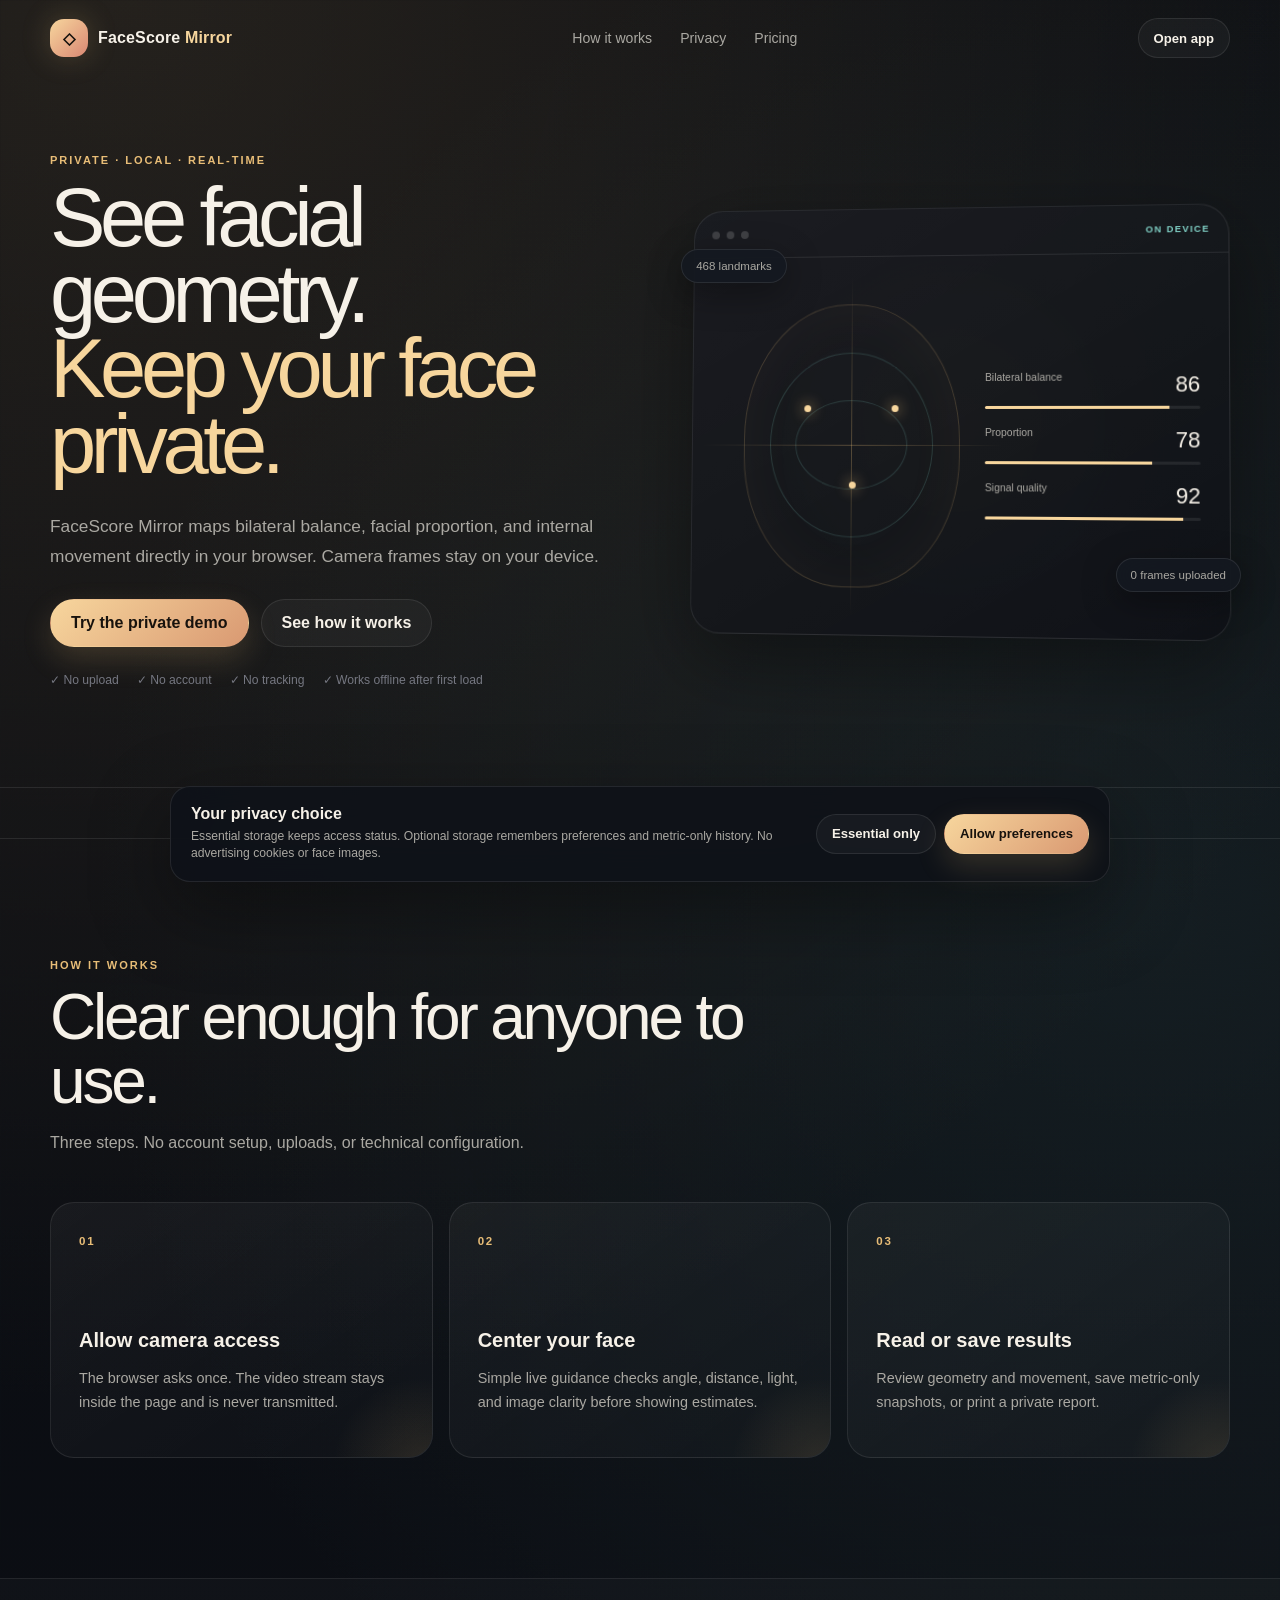
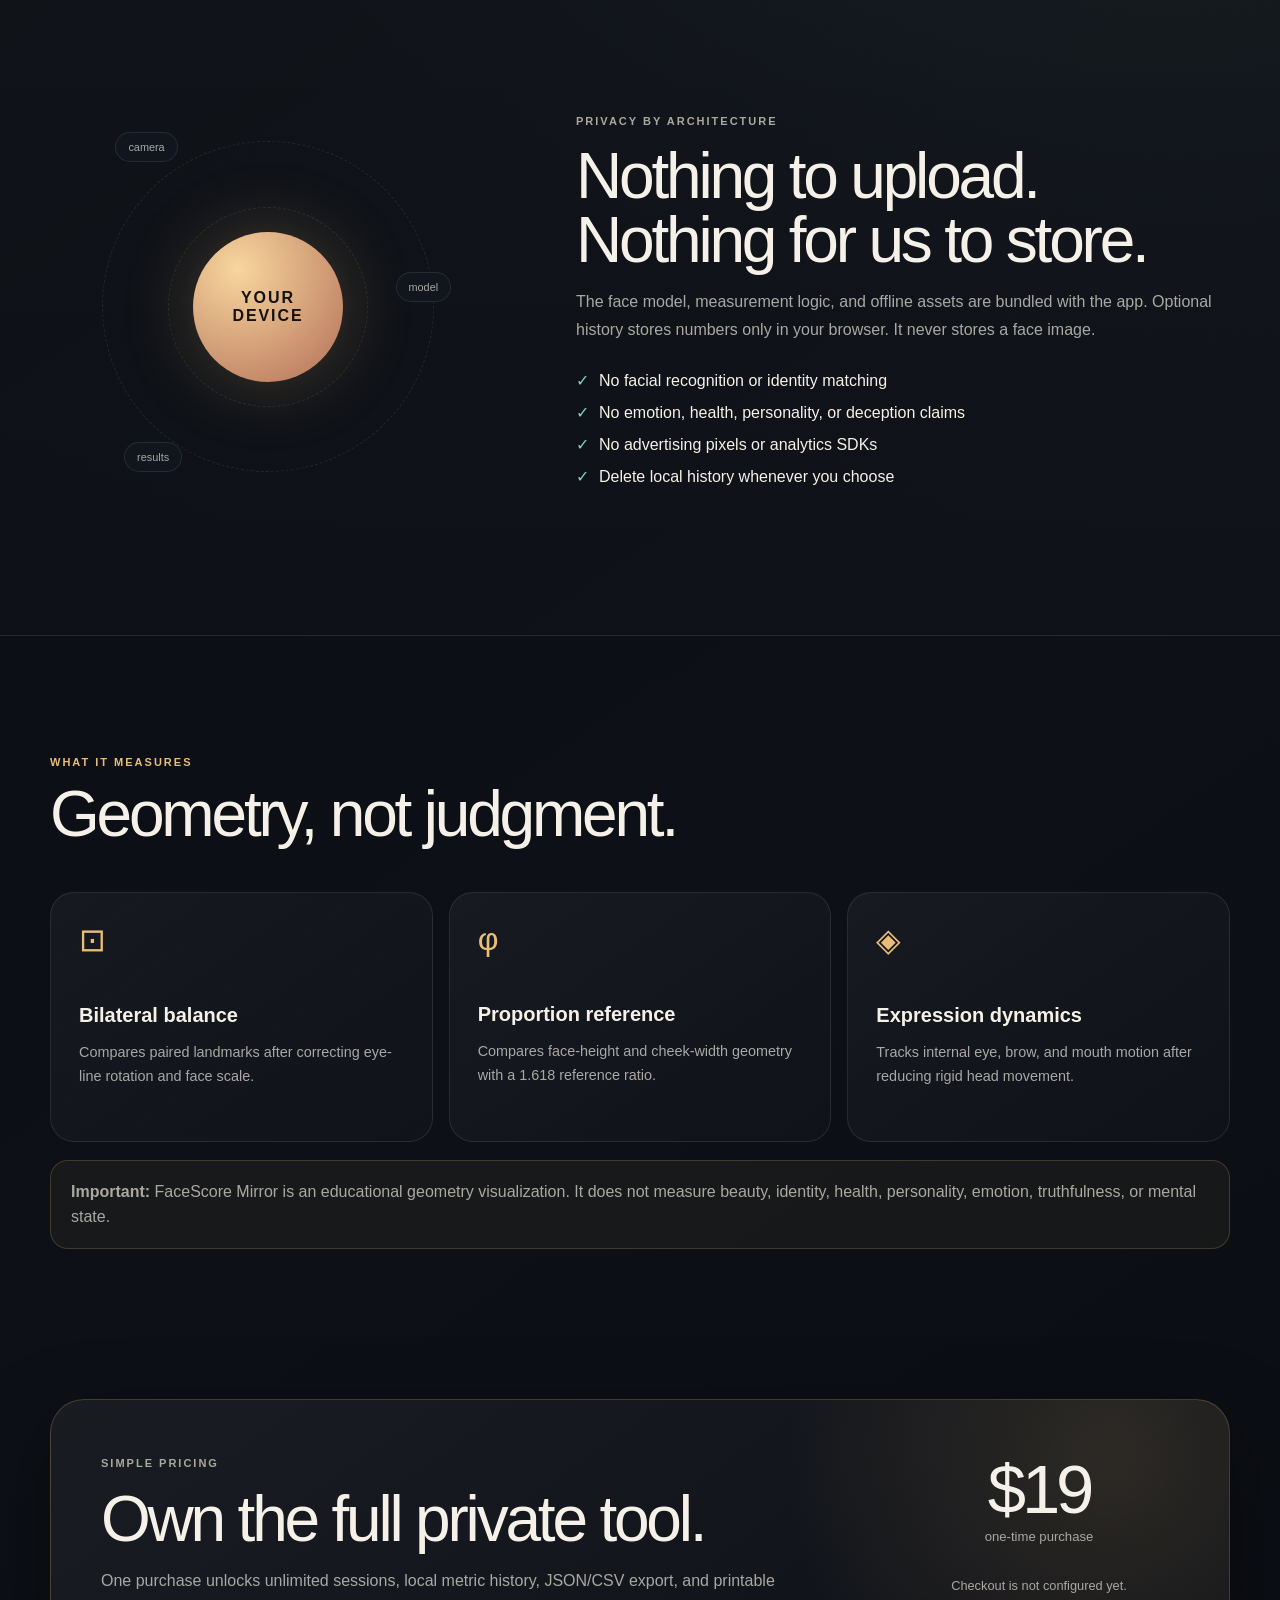
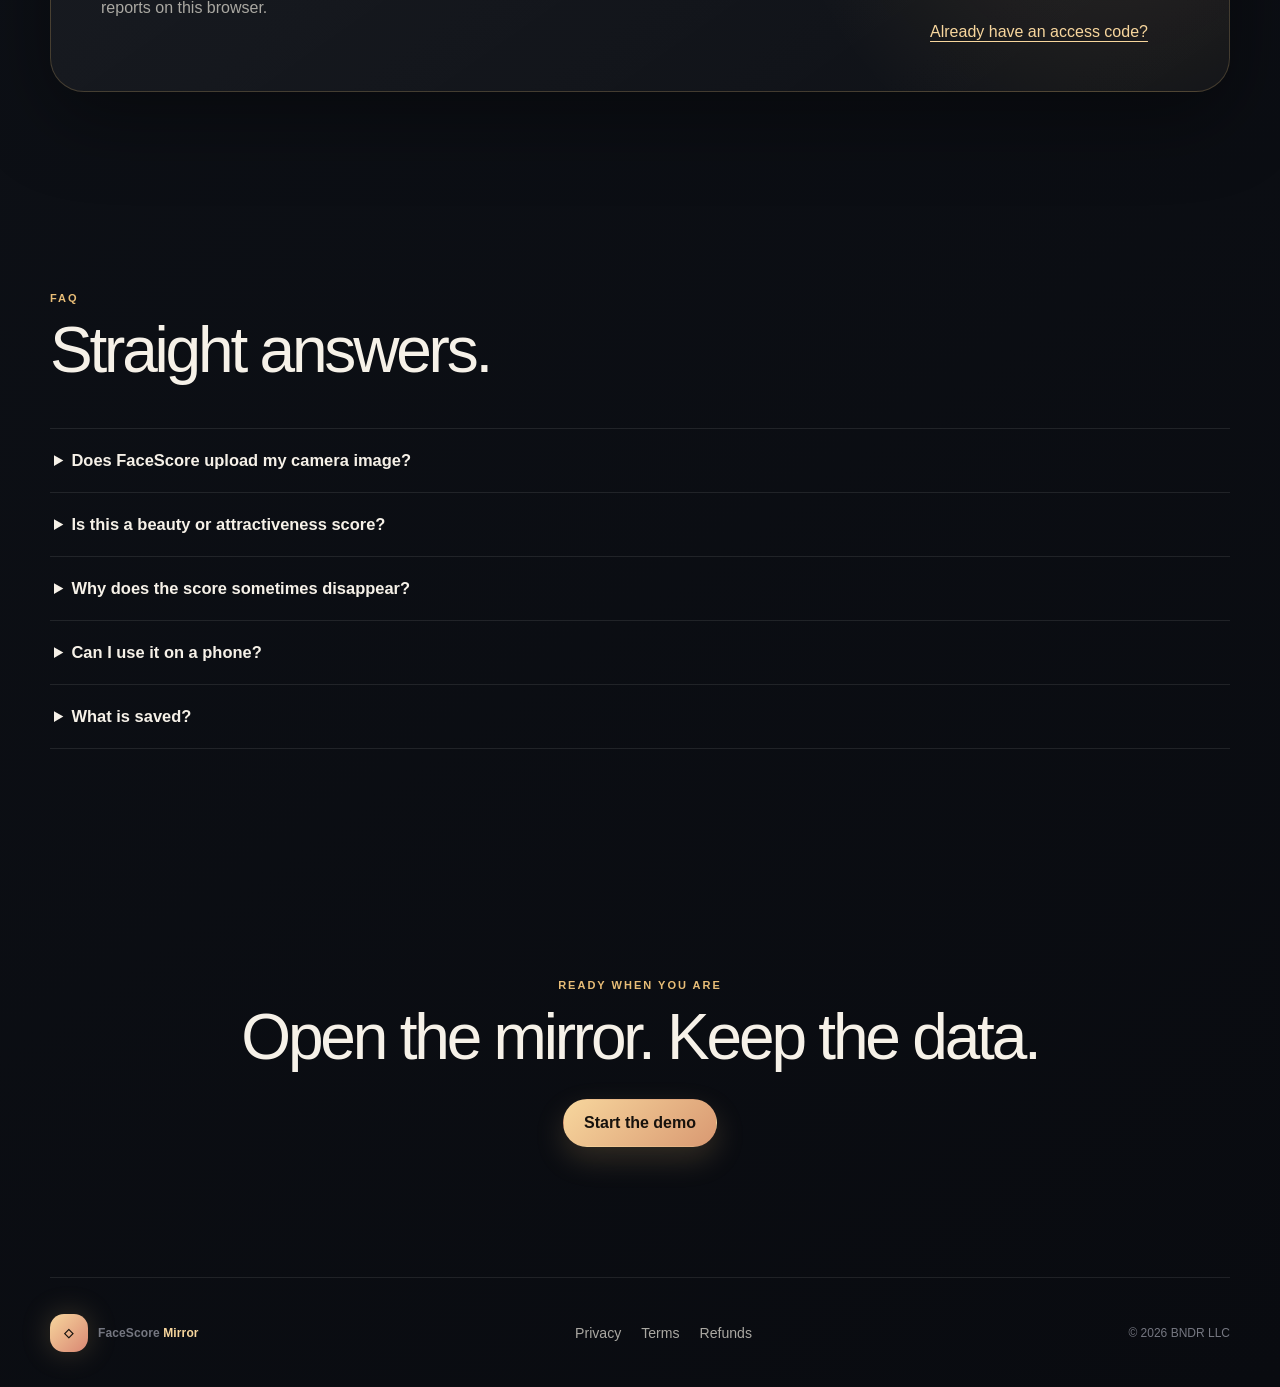
==== index.html @ 3c95c1e1 "Add files via upload" ====
<!doctype html>
<html lang="en">
<head>
  <meta charset="utf-8">
  <meta name="viewport" content="width=device-width, initial-scale=1, viewport-fit=cover">
  <meta name="theme-color" content="#0b0d12">
  <meta name="description" content="Private on-device facial geometry analysis. No uploads, accounts, trackers, or cloud processing.">
  <meta http-equiv="Content-Security-Policy" content="default-src 'self'; script-src 'self'; style-src 'self' 'unsafe-inline'; img-src 'self' data: blob:; media-src 'self' blob:; connect-src 'self'; worker-src 'self'; manifest-src 'self'; base-uri 'self'; frame-ancestors 'none'; object-src 'none'">
  <title>FaceScore Mirror — Private facial geometry, on your device</title>
  <link rel="manifest" href="manifest.webmanifest">
  <link rel="icon" href="icons/icon.svg" type="image/svg+xml">
  <link rel="stylesheet" href="styles.css">
  <script src="config.js" defer></script>
  <script src="shared.js" defer></script>
  <script src="landing.js" defer></script>
</head>
<body class="site-page">
  <a class="skip-link" href="#main">Skip to content</a>
  <header class="site-header">
    <a class="site-brand" href="index.html" aria-label="FaceScore home">
      <span class="logo-orb" aria-hidden="true">◇</span>
      <span>FaceScore <b>Mirror</b></span>
    </a>
    <nav class="site-nav" aria-label="Primary navigation">
      <a href="#how">How it works</a><a href="#privacy">Privacy</a><a href="#pricing">Pricing</a>
    </nav>
    <a class="button button-small button-ghost" href="app.html">Open app</a>
  </header>

  <main id="main">
    <section class="hero section-shell">
      <div class="hero-copy reveal">
        <p class="eyebrow">PRIVATE · LOCAL · REAL-TIME</p>
        <h1>See facial geometry.<br><span>Keep your face private.</span></h1>
        <p class="hero-lede">FaceScore Mirror maps bilateral balance, facial proportion, and internal movement directly in your browser. Camera frames stay on your device.</p>
        <div class="hero-actions">
          <a class="button button-primary" href="app.html">Try the private demo</a>
          <a class="button button-ghost" href="#how">See how it works</a>
        </div>
        <div class="trust-row" aria-label="Privacy promises">
          <span>✓ No upload</span><span>✓ No account</span><span>✓ No tracking</span><span>✓ Works offline after first load</span>
        </div>
      </div>
      <div class="hero-visual reveal" aria-label="Product preview illustration">
        <div class="visual-glow"></div>
        <div class="visual-window">
          <div class="visual-topbar"><span></span><span></span><span></span><b>ON DEVICE</b></div>
          <div class="visual-stage">
            <div class="face-radar"><div class="radar-ring r1"></div><div class="radar-ring r2"></div><div class="radar-axis x"></div><div class="radar-axis y"></div><div class="radar-dot d1"></div><div class="radar-dot d2"></div><div class="radar-dot d3"></div></div>
            <div class="visual-metrics">
              <div><span>Bilateral balance</span><strong>86</strong><i style="--p:86%"></i></div>
              <div><span>Proportion</span><strong>78</strong><i style="--p:78%"></i></div>
              <div><span>Signal quality</span><strong>92</strong><i style="--p:92%"></i></div>
            </div>
          </div>
        </div>
        <div class="floating-badge badge-one">468 landmarks</div>
        <div class="floating-badge badge-two">0 frames uploaded</div>
      </div>
    </section>

    <section class="proof-strip" aria-label="Product principles"><span>Local-first</span><span>Explainable measurements</span><span>Mobile camera ready</span><span>No subscription required</span></section>

    <section id="how" class="content-section section-shell">
      <div class="section-heading reveal"><p class="eyebrow">HOW IT WORKS</p><h2>Clear enough for anyone to use.</h2><p>Three steps. No account setup, uploads, or technical configuration.</p></div>
      <div class="steps-grid">
        <article class="feature-card reveal"><b>01</b><h3>Allow camera access</h3><p>The browser asks once. The video stream stays inside the page and is never transmitted.</p></article>
        <article class="feature-card reveal"><b>02</b><h3>Center your face</h3><p>Simple live guidance checks angle, distance, light, and image clarity before showing estimates.</p></article>
        <article class="feature-card reveal"><b>03</b><h3>Read or save results</h3><p>Review geometry and movement, save metric-only snapshots, or print a private report.</p></article>
      </div>
    </section>

    <section id="privacy" class="privacy-section">
      <div class="section-shell privacy-grid">
        <div class="privacy-orbit reveal"><div class="privacy-core">YOUR<br>DEVICE</div><span class="orbit o1">camera</span><span class="orbit o2">model</span><span class="orbit o3">results</span></div>
        <div class="reveal"><p class="eyebrow">PRIVACY BY ARCHITECTURE</p><h2>Nothing to upload.<br>Nothing for us to store.</h2><p>The face model, measurement logic, and offline assets are bundled with the app. Optional history stores numbers only in your browser. It never stores a face image.</p><ul class="check-list"><li>No facial recognition or identity matching</li><li>No emotion, health, personality, or deception claims</li><li>No advertising pixels or analytics SDKs</li><li>Delete local history whenever you choose</li></ul></div>
      </div>
    </section>

    <section class="content-section section-shell">
      <div class="section-heading reveal"><p class="eyebrow">WHAT IT MEASURES</p><h2>Geometry, not judgment.</h2></div>
      <div class="metric-explain-grid">
        <article class="glass-card reveal"><span>⊡</span><h3>Bilateral balance</h3><p>Compares paired landmarks after correcting eye-line rotation and face scale.</p></article>
        <article class="glass-card reveal"><span>φ</span><h3>Proportion reference</h3><p>Compares face-height and cheek-width geometry with a 1.618 reference ratio.</p></article>
        <article class="glass-card reveal"><span>◈</span><h3>Expression dynamics</h3><p>Tracks internal eye, brow, and mouth motion after reducing rigid head movement.</p></article>
      </div>
      <p class="disclaimer-card reveal"><strong>Important:</strong> FaceScore Mirror is an educational geometry visualization. It does not measure beauty, identity, health, personality, emotion, truthfulness, or mental state.</p>
    </section>

    <section id="pricing" class="pricing-section section-shell">
      <div class="pricing-card reveal">
        <div><p class="eyebrow">SIMPLE PRICING</p><h2>Own the full private tool.</h2><p>One purchase unlocks unlimited sessions, local metric history, JSON/CSV export, and printable reports on this browser.</p></div>
        <div class="price-column"><div class="price" data-price>$19</div><div class="price-note" data-price-note>one-time purchase</div><div class="payment-buttons" data-payment-buttons></div><p class="payment-empty" data-payment-empty hidden>Checkout is not configured yet.</p><a class="text-link" href="app.html#activate">Already have an access code?</a></div>
      </div>
    </section>

    <section class="faq-section section-shell">
      <div class="section-heading reveal"><p class="eyebrow">FAQ</p><h2>Straight answers.</h2></div>
      <div class="faq-list">
        <details><summary>Does FaceScore upload my camera image?</summary><p>No. The model runs locally in the browser. The app does not include an upload endpoint.</p></details>
        <details><summary>Is this a beauty or attractiveness score?</summary><p>No. The composite is a weighted geometry reference. It is not an objective judgment of appearance or worth.</p></details>
        <details><summary>Why does the score sometimes disappear?</summary><p>The app withholds measurements when face angle, size, lighting, or image clarity is not sufficient.</p></details>
        <details><summary>Can I use it on a phone?</summary><p>Yes. It is mobile-first and works in modern browsers over HTTPS. Camera permissions are controlled by your device.</p></details>
        <details><summary>What is saved?</summary><p>Essential access status and, with permission, preferences and metric-only history. No camera frame is saved.</p></details>
      </div>
    </section>

    <section class="final-cta section-shell reveal"><p class="eyebrow">READY WHEN YOU ARE</p><h2>Open the mirror. Keep the data.</h2><a class="button button-primary" href="app.html">Start the demo</a></section>
  </main>

  <footer class="site-footer section-shell"><div class="site-brand"><span class="logo-orb">◇</span><span>FaceScore <b>Mirror</b></span></div><nav><a href="privacy.html">Privacy</a><a href="terms.html">Terms</a><a href="refund.html">Refunds</a><a data-support-link hidden>Support</a></nav><span>© <span data-year></span> BNDR LLC</span></footer>

  <aside class="consent-banner" data-consent-banner hidden aria-label="Storage choices"><div><strong>Your privacy choice</strong><p>Essential storage keeps access status. Optional storage remembers preferences and metric-only history. No advertising cookies or face images.</p></div><div class="consent-actions"><button class="button button-ghost button-small" data-consent-essential>Essential only</button><button class="button button-primary button-small" data-consent-preferences>Allow preferences</button></div></aside>
</body>
</html>
---- styles.css ----
:root {
  --bg: #0b0d12;
  --bg2: #11151d;
  --panel: rgba(18, 22, 30, 0.82);
  --panel2: #171c25;
  --text: #f6f1e8;
  --muted: #aaa8a2;
  --dim: #757781;
  --line: rgba(255, 255, 255, 0.09);
  --gold: #e8bd77;
  --gold2: #f7d69d;
  --rose: #d98773;
  --cyan: #7fd0c5;
  --good: #86c49a;
  --warn: #e0b878;
  --bad: #e08a7c;
  --radius: 24px;
  --shadow: 0 26px 80px rgba(0, 0, 0, 0.38);
  --ease: cubic-bezier(0.2, 0.75, 0.25, 1);
  font-family:
    Inter,
    ui-sans-serif,
    -apple-system,
    BlinkMacSystemFont,
    "Segoe UI",
    sans-serif;
  color-scheme: dark;
}
* {
  box-sizing: border-box;
}
html {
  scroll-behavior: smooth;
  background: var(--bg);
}
body {
  margin: 0;
  min-height: 100vh;
  overflow-x: clip;
  color: var(--text);
  background:
    radial-gradient(
      circle at 10% 0,
      rgba(232, 189, 119, 0.12),
      transparent 30%
    ),
    radial-gradient(
      circle at 90% 20%,
      rgba(127, 208, 197, 0.08),
      transparent 28%
    ),
    linear-gradient(145deg, #090b10, #0d1016 55%, #090b10);
  -webkit-font-smoothing: antialiased;
}
body.reduce-motion *,
body.reduce-motion *::before,
body.reduce-motion *::after {
  animation: none !important;
  transition: none !important;
  scroll-behavior: auto !important;
}
a {
  color: inherit;
}
button,
input {
  font: inherit;
}
.skip-link {
  position: fixed;
  left: 12px;
  top: -60px;
  z-index: 9999;
  background: #fff;
  color: #111;
  padding: 10px 14px;
  border-radius: 8px;
}
.skip-link:focus-visible {
  top: 12px;
}
.section-shell,
.site-header,
.app-topbar,
.app-shell {
  width: min(1180px, calc(100% - 32px));
  margin-inline: auto;
}
.site-header,
.app-topbar {
  height: 76px;
  display: flex;
  align-items: center;
  justify-content: space-between;
  gap: 22px;
  position: relative;
  z-index: 50;
}
.site-brand {
  display: inline-flex;
  align-items: center;
  gap: 10px;
  text-decoration: none;
  font-weight: 600;
  letter-spacing: 0.01em;
}
.site-brand b {
  color: var(--gold2);
}
.logo-orb {
  width: 38px;
  height: 38px;
  display: grid;
  place-items: center;
  border-radius: 14px;
  color: #14110d;
  background: linear-gradient(135deg, var(--gold2), var(--rose));
  box-shadow: 0 0 30px rgba(232, 189, 119, 0.22);
  font-weight: 900;
}
.site-nav {
  display: flex;
  gap: 28px;
}
.site-nav a,
.site-footer a {
  text-decoration: none;
  color: var(--muted);
  font-size: 0.88rem;
}
.site-nav a:hover,
.site-footer a:hover {
  color: var(--text);
}
.button {
  min-height: 48px;
  padding: 12px 20px;
  border-radius: 999px;
  border: 1px solid transparent;
  display: inline-flex;
  align-items: center;
  justify-content: center;
  gap: 8px;
  text-decoration: none;
  cursor: pointer;
  font-weight: 750;
  transition:
    transform 0.24s var(--ease),
    box-shadow 0.24s,
    background 0.2s,
    border-color 0.2s;
}
.button:hover {
  transform: translateY(-2px);
}
.button:active {
  transform: translateY(0) scale(0.98);
}
.button-primary {
  background: linear-gradient(135deg, var(--gold2), #d99972);
  color: #17120d;
  box-shadow: 0 12px 30px rgba(232, 189, 119, 0.18);
}
.button-primary:hover {
  box-shadow: 0 17px 40px rgba(232, 189, 119, 0.3);
}
.button-secondary {
  background: #fff;
  color: #111;
}
.button-ghost {
  background: rgba(255, 255, 255, 0.035);
  border-color: var(--line);
  color: var(--text);
}
.button-small {
  min-height: 40px;
  padding: 8px 15px;
  font-size: 0.82rem;
}
.eyebrow {
  margin: 0 0 14px;
  color: var(--gold);
  font-size: 0.69rem;
  font-weight: 800;
  letter-spacing: 0.18em;
}
.hero {
  min-height: 680px;
  display: grid;
  grid-template-columns: 1.02fr 0.98fr;
  gap: 60px;
  align-items: center;
  padding: 78px 0 100px;
}
.hero h1 {
  font-size: clamp(3.1rem, 6.5vw, 6.25rem);
  line-height: 0.91;
  letter-spacing: -0.065em;
  margin: 0;
  font-weight: 350;
  max-width: 760px;
}
.hero h1 span {
  color: var(--gold2);
}
.hero-lede {
  font-size: 1.08rem;
  line-height: 1.75;
  color: var(--muted);
  max-width: 620px;
  margin: 28px 0;
}
.hero-actions {
  display: flex;
  gap: 12px;
  flex-wrap: wrap;
}
.trust-row {
  display: flex;
  gap: 18px;
  flex-wrap: wrap;
  margin-top: 26px;
  color: var(--dim);
  font-size: 0.76rem;
}
.hero-visual {
  position: relative;
  min-height: 520px;
  display: grid;
  place-items: center;
}
.visual-glow {
  position: absolute;
  width: 80%;
  aspect-ratio: 1;
  border-radius: 50%;
  background: radial-gradient(
    circle,
    rgba(232, 189, 119, 0.17),
    transparent 66%
  );
  filter: blur(12px);
}
.visual-window {
  position: relative;
  width: min(100%, 540px);
  height: 430px;
  border: 1px solid var(--line);
  border-radius: 30px;
  background:
    linear-gradient(
      150deg,
      rgba(255, 255, 255, 0.06),
      rgba(255, 255, 255, 0.015)
    ),
    rgba(10, 13, 18, 0.9);
  box-shadow: var(--shadow);
  overflow: hidden;
  transform: perspective(1200px) rotateY(-5deg) rotateX(2deg);
}
.visual-topbar {
  height: 48px;
  display: flex;
  align-items: center;
  gap: 7px;
  padding: 0 18px;
  border-bottom: 1px solid var(--line);
}
.visual-topbar span {
  width: 8px;
  height: 8px;
  border-radius: 50%;
  background: rgba(255, 255, 255, 0.16);
}
.visual-topbar b {
  margin-left: auto;
  font-size: 0.58rem;
  color: var(--cyan);
  letter-spacing: 0.14em;
}
.visual-stage {
  height: calc(100% - 48px);
  display: grid;
  grid-template-columns: 1.12fr 0.88fr;
  align-items: center;
  padding: 28px;
}
.face-radar {
  position: relative;
  width: 220px;
  height: 285px;
  border: 1px solid rgba(232, 189, 119, 0.2);
  border-radius: 48% 48% 46% 46%;
  margin: auto;
  box-shadow: inset 0 0 60px rgba(232, 189, 119, 0.04);
}
.radar-ring {
  position: absolute;
  border: 1px solid rgba(127, 208, 197, 0.19);
  border-radius: 50%;
  inset: 17% 12%;
}
.radar-ring.r2 {
  inset: 34% 24%;
}
.radar-axis {
  position: absolute;
  background: linear-gradient(
    90deg,
    transparent,
    rgba(232, 189, 119, 0.3),
    transparent
  );
}
.radar-axis.x {
  height: 1px;
  left: -20%;
  right: -20%;
  top: 50%;
}
.radar-axis.y {
  width: 1px;
  top: -10%;
  bottom: -10%;
  left: 50%;
  background: linear-gradient(
    transparent,
    rgba(232, 189, 119, 0.3),
    transparent
  );
}
.radar-dot {
  position: absolute;
  width: 7px;
  height: 7px;
  border-radius: 50%;
  background: var(--gold2);
  box-shadow: 0 0 14px var(--gold);
}
.d1 {
  left: 28%;
  top: 36%;
}
.d2 {
  right: 28%;
  top: 36%;
}
.d3 {
  left: 49%;
  top: 63%;
}
.visual-metrics {
  display: grid;
  gap: 18px;
}
.visual-metrics div {
  display: grid;
  grid-template-columns: 1fr auto;
  gap: 8px;
}
.visual-metrics span {
  font-size: 0.65rem;
  color: var(--muted);
}
.visual-metrics strong {
  font-weight: 400;
  font-size: 1.35rem;
}
.visual-metrics i {
  grid-column: 1/-1;
  height: 3px;
  border-radius: 10px;
  background: linear-gradient(
    90deg,
    var(--gold2) var(--p),
    rgba(255, 255, 255, 0.08) var(--p)
  );
}
.floating-badge {
  position: absolute;
  padding: 10px 14px;
  border-radius: 999px;
  background: rgba(20, 25, 33, 0.9);
  border: 1px solid var(--line);
  box-shadow: 0 10px 35px rgba(0, 0, 0, 0.35);
  font-size: 0.72rem;
  color: var(--muted);
  backdrop-filter: blur(16px);
  animation: float 4s ease-in-out infinite;
}
.badge-one {
  left: 0;
  top: 17%;
}
.badge-two {
  right: -2%;
  bottom: 17%;
  animation-delay: -1.3s;
}
@keyframes float {
  50% {
    transform: translateY(-8px);
  }
}
.proof-strip {
  border-block: 1px solid var(--line);
  display: flex;
  justify-content: center;
  gap: 52px;
  flex-wrap: wrap;
  padding: 19px 24px;
  color: var(--dim);
  font-size: 0.72rem;
  letter-spacing: 0.08em;
  text-transform: uppercase;
}
.content-section {
  padding: 120px 0;
}
.section-heading {
  max-width: 720px;
  margin-bottom: 46px;
}
.section-heading h2,
.privacy-section h2,
.pricing-card h2,
.final-cta h2 {
  font-size: clamp(2.3rem, 5vw, 4.6rem);
  line-height: 1;
  letter-spacing: -0.05em;
  margin: 0;
  font-weight: 400;
}
.section-heading > p:last-child,
.privacy-section p,
.pricing-card p {
  color: var(--muted);
  line-height: 1.7;
}
.steps-grid,
.metric-explain-grid {
  display: grid;
  grid-template-columns: repeat(3, 1fr);
  gap: 16px;
}
.feature-card,
.glass-card {
  position: relative;
  padding: 28px;
  border-radius: var(--radius);
  border: 1px solid var(--line);
  background: linear-gradient(
    145deg,
    rgba(255, 255, 255, 0.045),
    rgba(255, 255, 255, 0.015)
  );
  min-height: 250px;
  overflow: hidden;
}
.feature-card::after {
  content: "";
  position: absolute;
  width: 180px;
  height: 180px;
  border-radius: 50%;
  right: -80px;
  bottom: -100px;
  background: radial-gradient(
    circle,
    rgba(232, 189, 119, 0.13),
    transparent 70%
  );
}
.feature-card > b {
  font-size: 0.72rem;
  color: var(--gold);
  letter-spacing: 0.15em;
}
.feature-card h3,
.glass-card h3 {
  font-size: 1.25rem;
  margin: 80px 0 10px;
}
.feature-card p,
.glass-card p {
  color: var(--muted);
  line-height: 1.65;
  font-size: 0.9rem;
}
.privacy-section {
  padding: 110px 0;
  background: linear-gradient(
    180deg,
    rgba(255, 255, 255, 0.018),
    rgba(255, 255, 255, 0.006)
  );
  border-block: 1px solid var(--line);
}
.privacy-grid {
  display: grid;
  grid-template-columns: 0.8fr 1.2fr;
  gap: 90px;
  align-items: center;
}
.privacy-orbit {
  position: relative;
  aspect-ratio: 1;
  display: grid;
  place-items: center;
}
.privacy-core {
  width: 150px;
  aspect-ratio: 1;
  border-radius: 50%;
  display: grid;
  place-items: center;
  text-align: center;
  background: radial-gradient(circle at 30% 25%, var(--gold2), #b36f58);
  color: #16110e;
  font-weight: 900;
  letter-spacing: 0.12em;
  box-shadow: 0 0 70px rgba(232, 189, 119, 0.25);
}
.orbit {
  position: absolute;
  border: 1px solid var(--line);
  border-radius: 999px;
  padding: 8px 12px;
  background: var(--bg2);
  font-size: 0.68rem;
  color: var(--muted);
}
.o1 {
  top: 10%;
  left: 15%;
}
.o2 {
  right: 8%;
  top: 42%;
}
.o3 {
  left: 17%;
  bottom: 12%;
}
.privacy-orbit::before,
.privacy-orbit::after {
  content: "";
  position: absolute;
  inset: 12%;
  border: 1px dashed rgba(255, 255, 255, 0.09);
  border-radius: 50%;
  animation: spin 28s linear infinite;
}
.privacy-orbit::after {
  inset: 27%;
  animation-direction: reverse;
  animation-duration: 20s;
}
@keyframes spin {
  to {
    transform: rotate(360deg);
  }
}
.check-list {
  padding: 0;
  list-style: none;
  display: grid;
  gap: 13px;
  margin-top: 28px;
}
.check-list li::before {
  content: "✓";
  color: var(--cyan);
  margin-right: 10px;
}
.glass-card span {
  font-size: 2rem;
  color: var(--gold);
}
.glass-card h3 {
  margin-top: 45px;
}
.disclaimer-card {
  margin: 18px 0 0;
  padding: 18px 20px;
  border: 1px solid rgba(232, 189, 119, 0.2);
  border-radius: 18px;
  background: rgba(232, 189, 119, 0.05);
  color: var(--muted);
  line-height: 1.6;
}
.pricing-section {
  padding: 30px 0 120px;
}
.pricing-card {
  display: grid;
  grid-template-columns: 1fr auto;
  gap: 70px;
  align-items: center;
  padding: 50px;
  border-radius: 34px;
  border: 1px solid rgba(232, 189, 119, 0.22);
  background:
    radial-gradient(
      circle at 90% 20%,
      rgba(232, 189, 119, 0.13),
      transparent 30%
    ),
    linear-gradient(
      145deg,
      rgba(255, 255, 255, 0.05),
      rgba(255, 255, 255, 0.015)
    );
  box-shadow: var(--shadow);
}
.price-column {
  min-width: 280px;
  text-align: center;
}
.price {
  font-size: 4.3rem;
  letter-spacing: -0.06em;
  font-weight: 330;
}
.price-note {
  color: var(--muted);
  font-size: 0.82rem;
  margin-bottom: 18px;
}
.payment-buttons {
  display: flex;
  flex-direction: column;
  gap: 10px;
}
.payment-empty {
  color: var(--dim);
  font-size: 0.8rem;
}
.text-link,
.text-button {
  display: inline-block;
  margin-top: 14px;
  background: none;
  border: 0;
  color: var(--gold2);
  text-decoration: underline;
  text-underline-offset: 4px;
  cursor: pointer;
}
.faq-section {
  padding: 80px 0 120px;
}
.faq-list {
  border-top: 1px solid var(--line);
}
.faq-list details {
  border-bottom: 1px solid var(--line);
  padding: 22px 4px;
}
.faq-list summary {
  cursor: pointer;
  font-size: 1.03rem;
  font-weight: 700;
}
.faq-list p {
  color: var(--muted);
  line-height: 1.7;
  max-width: 760px;
}
.final-cta {
  text-align: center;
  padding: 110px 0 130px;
}
.final-cta h2 {
  margin-bottom: 30px;
}
.site-footer {
  border-top: 1px solid var(--line);
  min-height: 110px;
  display: flex;
  align-items: center;
  justify-content: space-between;
  gap: 20px;
  color: var(--dim);
  font-size: 0.75rem;
}
.site-footer nav {
  display: flex;
  gap: 20px;
}
.reveal {
  opacity: 0;
  transform: translateY(18px);
  transition:
    opacity 0.7s var(--ease),
    transform 0.7s var(--ease);
}
.reveal.visible {
  opacity: 1;
  transform: none;
}
.consent-banner {
  position: fixed;
  left: 50%;
  bottom: 18px;
  transform: translateX(-50%);
  z-index: 1000;
  width: min(940px, calc(100% - 28px));
  display: flex;
  align-items: center;
  justify-content: space-between;
  gap: 20px;
  padding: 18px 20px;
  border-radius: 20px;
  border: 1px solid var(--line);
  background: rgba(15, 18, 24, 0.96);
  box-shadow: var(--shadow);
  backdrop-filter: blur(18px);
}
.consent-banner[hidden] {
  display: none;
}
.consent-banner strong {
  display: block;
  margin-bottom: 5px;
}
.consent-banner p {
  margin: 0;
  color: var(--muted);
  font-size: 0.76rem;
  line-height: 1.45;
}
.consent-actions {
  display: flex;
  gap: 8px;
  flex-shrink: 0;
}
/* APP */
.app-topbar {
  height: 70px;
}
.app-nav-actions {
  display: flex;
  align-items: center;
  gap: 8px;
}
.icon-button {
  width: 39px;
  height: 39px;
  border-radius: 13px;
  border: 1px solid var(--line);
  background: rgba(255, 255, 255, 0.035);
  color: var(--muted);
  cursor: pointer;
}
.icon-button:hover {
  color: var(--text);
  border-color: rgba(232, 189, 119, 0.25);
}
.status-pill {
  height: 39px;
  display: inline-flex;
  align-items: center;
  gap: 8px;
  border: 1px solid var(--line);
  border-radius: 999px;
  padding: 0 12px;
  color: var(--muted);
  font-size: 0.65rem;
  letter-spacing: 0.1em;
}
.status-dot {
  width: 7px;
  height: 7px;
  border-radius: 50%;
  background: #555;
}
.status-pill.active .status-dot {
  background: var(--good);
  box-shadow: 0 0 12px var(--good);
}
.status-pill.warning .status-dot {
  background: var(--warn);
}
.status-pill.error .status-dot {
  background: var(--bad);
}
.app-shell {
  padding-bottom: 20px;
}
.app-intro {
  display: flex;
  justify-content: space-between;
  align-items: end;
  gap: 20px;
  padding: 30px 0 18px;
}
.app-intro h1 {
  font-size: clamp(2rem, 4vw, 3.5rem);
  margin: 0;
  letter-spacing: -0.045em;
  font-weight: 400;
}
.entitlement-pill {
  padding: 9px 12px;
  border-radius: 999px;
  border: 1px solid var(--line);
  font-size: 0.62rem;
  letter-spacing: 0.12em;
  color: var(--gold2);
}
.workspace {
  display: grid;
  grid-template-columns: minmax(0, 1.08fr) minmax(360px, 0.92fr);
  gap: 18px;
}
.panel {
  background:
    linear-gradient(155deg, rgba(255, 255, 255, 0.04), transparent 45%),
    var(--panel);
  border: 1px solid var(--line);
  box-shadow: var(--shadow);
  border-radius: var(--radius);
  backdrop-filter: blur(22px);
}
.camera-card {
  padding: 14px;
  min-height: 680px;
  display: flex;
  flex-direction: column;
}
.camera-viewport {
  position: relative;
  flex: 1;
  min-height: 570px;
  overflow: hidden;
  border-radius: 17px;
  background: #050609;
}
.camera-viewport video,
.camera-viewport canvas {
  position: absolute;
  inset: 0;
  width: 100%;
  height: 100%;
  object-fit: cover;
  transform: scaleX(-1);
}
.camera-viewport canvas {
  pointer-events: none;
  z-index: 3;
}
.face-guide {
  position: absolute;
  inset: 0;
  display: grid;
  place-items: center;
  pointer-events: none;
  z-index: 2;
}
.guide-oval {
  width: 48%;
  aspect-ratio: 0.78;
  border: 1px dashed rgba(255, 255, 255, 0.16);
  border-radius: 50%;
  display: grid;
  place-items: end center;
  padding-bottom: 12%;
  color: rgba(255, 255, 255, 0.28);
  font-size: 0.62rem;
  letter-spacing: 0.12em;
  text-transform: uppercase;
}
.camera-card.tracking .guide-oval {
  border-style: solid;
  border-color: rgba(232, 189, 119, 0.32);
}
.launch-overlay {
  position: absolute;
  inset: 0;
  z-index: 8;
  display: flex;
  flex-direction: column;
  align-items: center;
  justify-content: center;
  gap: 22px;
  padding: 44px;
  text-align: center;
  background:
    radial-gradient(
      circle at 50% 30%,
      rgba(232, 189, 119, 0.09),
      transparent 35%
    ),
    rgba(8, 9, 12, 0.9);
  backdrop-filter: blur(14px);
  transition:
    opacity 0.4s,
    var(--ease);
}
.launch-overlay.hidden {
  opacity: 0;
  visibility: hidden;
  pointer-events: none;
}
.launch-copy {
  max-width: 470px;
}
.launch-kicker {
  color: var(--gold);
  font-size: 0.66rem;
  letter-spacing: 0.18em;
  margin-bottom: 13px;
}
.launch-copy h2 {
  font-size: clamp(1.8rem, 4vw, 3.1rem);
  line-height: 1.02;
  margin: 0 0 15px;
  font-weight: 380;
  letter-spacing: -0.04em;
}
.launch-copy p {
  margin: 0;
  color: var(--muted);
  line-height: 1.65;
  font-size: 0.92rem;
}
.launch-note {
  color: var(--dim);
  font-size: 0.64rem;
  text-transform: uppercase;
  letter-spacing: 0.1em;
}
.camera-message {
  position: absolute;
  left: 50%;
  bottom: 18px;
  z-index: 7;
  transform: translateX(-50%) translateY(10px);
  opacity: 0;
  max-width: calc(100% - 30px);
  padding: 9px 14px;
  border-radius: 999px;
  background: rgba(8, 9, 12, 0.82);
  border: 1px solid var(--line);
  font-size: 0.72rem;
  white-space: nowrap;
  transition: 0.25s var(--ease);
  pointer-events: none;
}
.camera-message.visible {
  opacity: 1;
  transform: translateX(-50%);
}
.camera-message.warning {
  color: #f1d2a1;
}
.camera-message.error {
  color: #efada3;
}
.demo-timer {
  position: absolute;
  right: 14px;
  top: 14px;
  z-index: 6;
  padding: 8px 10px;
  border-radius: 12px;
  background: rgba(8, 9, 12, 0.72);
  border: 1px solid var(--line);
  display: flex;
  gap: 8px;
  align-items: center;
  font-size: 0.62rem;
  color: var(--muted);
}
.demo-timer strong {
  color: var(--gold2);
  font-variant-numeric: tabular-nums;
}
.camera-toolbar {
  display: flex;
  align-items: center;
  justify-content: space-between;
  gap: 12px;
  min-height: 52px;
  padding: 12px 2px 0;
}
.toolbar-left,
.toolbar-actions {
  display: flex;
  gap: 8px;
  flex-wrap: wrap;
}
.privacy-chip,
.model-chip,
.movement-tag {
  border-radius: 999px;
  padding: 5px 9px;
  font-size: 0.58rem;
  letter-spacing: 0.1em;
  border: 1px solid var(--line);
}
.privacy-chip {
  color: var(--good);
}
.model-chip {
  color: var(--dim);
}
.model-chip.active {
  color: var(--gold2);
}
.secondary-button {
  border: 1px solid var(--line);
  background: rgba(255, 255, 255, 0.035);
  color: var(--muted);
  border-radius: 999px;
  padding: 8px 12px;
  font-size: 0.7rem;
  cursor: pointer;
}
.secondary-button:disabled {
  opacity: 0.35;
  cursor: not-allowed;
}
.metrics {
  display: grid;
  grid-template-columns: 1fr 1fr;
  gap: 14px;
  align-content: start;
}
.metric-card,
.summary-card {
  padding: 20px;
  min-height: 205px;
}
.metric-card:nth-child(3),
.summary-card {
  grid-column: 1/-1;
}
.metric-header,
.summary-topline {
  display: flex;
  align-items: flex-start;
  justify-content: space-between;
  gap: 12px;
}
.metric-label {
  color: var(--muted);
  font-size: 0.68rem;
  letter-spacing: 0.12em;
  text-transform: uppercase;
  font-weight: 650;
}
.metric-caption {
  color: var(--dim);
  font-size: 0.68rem;
  margin-top: 5px;
  line-height: 1.4;
}
.metric-icon {
  width: 30px;
  height: 30px;
  border-radius: 50%;
  display: grid;
  place-items: center;
  color: var(--gold);
  background: rgba(255, 255, 255, 0.035);
  border: 1px solid var(--line);
}
.metric-icon.phi {
  font-family: Georgia, serif;
  font-style: italic;
  font-size: 1.05rem;
}
.metric-value-row {
  display: flex;
  align-items: baseline;
  gap: 8px;
  margin: 20px 0 13px;
  min-height: 60px;
}
.metric-value {
  font-size: 3.1rem;
  line-height: 1;
  font-weight: 260;
  letter-spacing: -0.055em;
  font-variant-numeric: tabular-nums;
}
.metric-unit {
  color: var(--dim);
  font-size: 0.72rem;
}
.movement-tag {
  margin-left: auto;
  color: var(--gold2);
}
.meter,
.main-meter {
  width: 100%;
  overflow: hidden;
  border-radius: 99px;
  background: rgba(255, 255, 255, 0.055);
}
.meter {
  height: 4px;
}
.main-meter {
  height: 9px;
  margin-top: 20px;
}
.meter-fill,
.main-meter-fill {
  height: 100%;
  width: 0;
  border-radius: inherit;
  background: linear-gradient(90deg, #8a7561, var(--gold2) 52%, var(--rose));
  transition: width 0.55s var(--ease);
}
.metric-detail {
  color: var(--dim);
  font-size: 0.65rem;
  margin-top: 12px;
  line-height: 1.45;
}
.summary-card {
  min-height: 245px;
}
.summary-value {
  font-size: 2.35rem;
  line-height: 1;
  font-weight: 260;
  letter-spacing: -0.045em;
}
.quality-grid {
  display: grid;
  grid-template-columns: repeat(4, 1fr);
  gap: 8px;
  margin-top: 18px;
}
.quality-item {
  padding: 10px;
  border: 1px solid var(--line);
  border-radius: 12px;
  background: rgba(255, 255, 255, 0.02);
}
.quality-item span {
  display: block;
  color: var(--dim);
  font-size: 0.57rem;
  text-transform: uppercase;
  letter-spacing: 0.09em;
}
.quality-item strong {
  display: block;
  margin-top: 4px;
  color: var(--muted);
  font-size: 0.76rem;
}
.quality-item strong.good {
  color: var(--good);
}
.quality-item strong.warn {
  color: var(--warn);
}
.quality-item strong.bad {
  color: var(--bad);
}
.quality-message {
  margin-top: 12px;
  color: var(--muted);
  font-size: 0.7rem;
  line-height: 1.45;
}
.app-footer {
  display: flex;
  justify-content: space-between;
  gap: 24px;
  color: var(--dim);
  font-size: 0.62rem;
  line-height: 1.5;
  padding: 14px 4px;
}
.toast-stack {
  position: fixed;
  top: 82px;
  right: 18px;
  z-index: 1200;
  display: grid;
  gap: 8px;
}
.toast {
  max-width: 320px;
  padding: 12px 15px;
  border-radius: 14px;
  background: rgba(18, 22, 30, 0.96);
  border: 1px solid var(--line);
  box-shadow: 0 12px 35px rgba(0, 0, 0, 0.34);
  font-size: 0.78rem;
  animation: toastin 0.25s var(--ease);
}
@keyframes toastin {
  from {
    opacity: 0;
    transform: translateY(-8px);
  }
}
.modal-backdrop {
  position: fixed;
  inset: 0;
  z-index: 900;
  background: rgba(3, 4, 7, 0.72);
  backdrop-filter: blur(10px);
  display: grid;
  place-items: center;
  padding: 18px;
}
.modal-backdrop[hidden] {
  display: none;
}
.modal-card {
  position: relative;
  width: min(520px, 100%);
  max-height: min(760px, calc(100vh - 36px));
  overflow: auto;
  padding: 32px;
  border-radius: 28px;
  background:
    linear-gradient(
      150deg,
      rgba(255, 255, 255, 0.055),
      rgba(255, 255, 255, 0.018)
    ),
    #11151d;
  border: 1px solid var(--line);
  box-shadow: var(--shadow);
}
.modal-wide {
  width: min(760px, 100%);
}
.modal-card h2 {
  font-size: 2rem;
  letter-spacing: -0.04em;
  margin: 0 0 10px;
}
.modal-card h3 {
  margin: 10px 0 5px;
}
.modal-subcopy,
.modal-card > p {
  color: var(--muted);
  line-height: 1.6;
}
.modal-close {
  position: absolute;
  right: 16px;
  top: 16px;
  width: 38px;
  height: 38px;
  border-radius: 12px;
  border: 1px solid var(--line);
  background: rgba(255, 255, 255, 0.03);
  color: var(--muted);
  font-size: 1.4rem;
  cursor: pointer;
}
.modal-actions {
  display: flex;
  justify-content: flex-end;
  gap: 10px;
  margin-top: 26px;
}
.walkthrough-progress {
  display: flex;
  gap: 6px;
  margin-bottom: 24px;
}
.walkthrough-progress i {
  height: 4px;
  flex: 1;
  border-radius: 5px;
  background: rgba(255, 255, 255, 0.08);
}
.walkthrough-progress i.active {
  background: var(--gold);
}
.walkthrough-slide {
  display: none;
}
.walkthrough-slide.active {
  display: block;
}
.walkthrough-graphic {
  height: 180px;
  margin-top: 24px;
  border-radius: 22px;
  border: 1px solid var(--line);
  display: grid;
  place-items: center;
  font-size: 4rem;
  color: var(--gold);
  background: radial-gradient(
    circle,
    rgba(232, 189, 119, 0.12),
    transparent 60%
  );
}
.accept-row {
  display: flex;
  gap: 10px;
  align-items: flex-start;
  margin-top: 20px;
  padding: 14px;
  border: 1px solid var(--line);
  border-radius: 14px;
  color: var(--muted);
}
.settings-list {
  display: grid;
  margin: 22px 0;
}
.settings-list label {
  display: flex;
  align-items: center;
  justify-content: space-between;
  gap: 18px;
  padding: 15px 0;
  border-bottom: 1px solid var(--line);
}
.settings-list small {
  display: block;
  color: var(--dim);
  margin-top: 3px;
}
.settings-list input {
  width: 20px;
  height: 20px;
}
.access-panel {
  padding-top: 12px;
}
.plan-badge {
  display: inline-block;
  padding: 6px 10px;
  border: 1px solid var(--line);
  border-radius: 999px;
  color: var(--gold2);
  font-size: 0.62rem;
  letter-spacing: 0.1em;
}
.code-row {
  display: flex;
  gap: 8px;
}
.code-row input {
  min-width: 0;
  flex: 1;
  background: #0b0e14;
  color: var(--text);
  border: 1px solid var(--line);
  border-radius: 14px;
  padding: 11px 13px;
}
.form-message {
  min-height: 18px;
  color: var(--muted);
  font-size: 0.74rem;
}
.danger {
  color: var(--bad);
}
.history-list {
  display: grid;
  gap: 10px;
  margin-top: 20px;
}
.history-empty {
  padding: 30px;
  border: 1px dashed var(--line);
  border-radius: 16px;
  color: var(--dim);
  text-align: center;
}
.history-row {
  display: grid;
  grid-template-columns: 1.2fr repeat(4, 0.6fr) auto;
  gap: 8px;
  align-items: center;
  padding: 13px;
  border: 1px solid var(--line);
  border-radius: 15px;
}
.history-row span {
  font-size: 0.72rem;
  color: var(--muted);
}
.history-row strong {
  font-size: 0.9rem;
  font-variant-numeric: tabular-nums;
}
.history-delete {
  border: 0;
  background: none;
  color: var(--dim);
  cursor: pointer;
}
.paywall-card {
  text-align: center;
}
.paywall-icon {
  width: 72px;
  height: 72px;
  margin: 0 auto 22px;
  border-radius: 24px;
  display: grid;
  place-items: center;
  background: linear-gradient(135deg, var(--gold2), var(--rose));
  color: #18120e;
  font-size: 2rem;
}
.price-line {
  margin: 20px 0;
}
.price-line strong {
  font-size: 3.4rem;
  letter-spacing: -0.06em;
}
.price-line span {
  display: block;
  color: var(--muted);
  font-size: 0.78rem;
}
.paywall-card .payment-buttons {
  margin-bottom: 10px;
}
.legal-shell {
  width: min(840px, calc(100% - 32px));
  margin: 60px auto 120px;
}
.legal-shell h1 {
  font-size: clamp(2.5rem, 6vw, 4.5rem);
  letter-spacing: -0.055em;
}
.legal-shell h2 {
  margin-top: 42px;
}
.legal-shell p,
.legal-shell li {
  color: var(--muted);
  line-height: 1.75;
}
.legal-meta {
  color: var(--dim);
  font-size: 0.8rem;
}
.error-page {
  min-height: 100vh;
  display: grid;
  place-items: center;
  text-align: center;
  padding: 24px;
}
.error-page h1 {
  font-size: 6rem;
  margin: 0;
  color: var(--gold2);
}
@media (max-width: 940px) {
  .hero {
    grid-template-columns: 1fr;
    padding-top: 50px;
  }
  .hero-visual {
    min-height: 470px;
  }
  .privacy-grid {
    grid-template-columns: 1fr;
    gap: 40px;
  }
  .workspace {
    grid-template-columns: 1fr;
  }
  .camera-card {
    min-height: 620px;
  }
  .camera-viewport {
    min-height: 520px;
  }
  .pricing-card {
    grid-template-columns: 1fr;
  }
  .price-column {
    text-align: left;
  }
  .payment-buttons {
    max-width: 340px;
  }
  .site-nav {
    display: none;
  }
}
@media (max-width: 650px) {
  .section-shell,
  .site-header,
  .app-topbar,
  .app-shell {
    width: min(100% - 20px, 520px);
  }
  .site-header,
  .app-topbar {
    height: 64px;
  }
  .site-header .button {
    display: none;
  }
  .hero {
    min-height: auto;
    padding: 48px 0 80px;
    gap: 30px;
  }
  .hero h1 {
    font-size: 3.25rem;
  }
  .hero-visual {
    min-height: 390px;
  }
  .visual-window {
    height: 350px;
  }
  .visual-stage {
    padding: 18px;
    grid-template-columns: 1fr;
  }
  .face-radar {
    width: 160px;
    height: 210px;
  }
  .visual-metrics {
    display: none;
  }
  .floating-badge {
    font-size: 0.6rem;
  }
  .proof-strip {
    gap: 18px;
    justify-content: flex-start;
    overflow: auto;
    flex-wrap: nowrap;
  }
  .proof-strip span {
    white-space: nowrap;
  }
  .content-section {
    padding: 80px 0;
  }
  .steps-grid,
  .metric-explain-grid {
    grid-template-columns: 1fr;
  }
  .feature-card,
  .glass-card {
    min-height: 210px;
  }
  .privacy-section {
    padding: 80px 0;
  }
  .privacy-orbit {
    max-width: 390px;
    margin: auto;
    width: 100%;
  }
  .pricing-section {
    padding-bottom: 80px;
  }
  .pricing-card {
    padding: 28px;
  }
  .site-footer {
    flex-direction: column;
    align-items: flex-start;
    padding: 28px 0;
  }
  .site-footer nav {
    flex-wrap: wrap;
  }
  .consent-banner {
    display: grid;
  }
  .consent-actions {
    width: 100%;
  }
  .consent-actions .button {
    flex: 1;
  }
  .app-intro {
    padding-top: 18px;
  }
  .app-intro h1 {
    font-size: 2rem;
  }
  .app-nav-actions .icon-button:nth-child(2) {
    display: none;
  }
  .status-pill {
    padding-inline: 9px;
  }
  .camera-card {
    min-height: 510px;
    padding: 10px;
  }
  .camera-viewport {
    min-height: 410px;
  }
  .launch-overlay {
    padding: 24px;
  }
  .camera-toolbar {
    align-items: flex-start;
  }
  .toolbar-actions {
    justify-content: flex-end;
  }
  .metrics {
    grid-template-columns: 1fr;
  }
  .metric-card,
  .metric-card:nth-child(3),
  .summary-card {
    grid-column: auto;
  }
  .quality-grid {
    grid-template-columns: 1fr 1fr;
  }
  .app-footer {
    flex-direction: column;
    gap: 5px;
  }
  .camera-message {
    white-space: normal;
    width: calc(100% - 28px);
    text-align: center;
  }
  .modal-card {
    padding: 26px 20px;
  }
  .code-row {
    flex-direction: column;
  }
  .history-row {
    grid-template-columns: 1fr repeat(4, 0.5fr) auto;
  }
  .history-row span:first-child {
    grid-column: 1/-1;
  }
  .toast-stack {
    left: 12px;
    right: 12px;
    top: 70px;
  }
  .toast {
    max-width: none;
  }
}
@media (prefers-reduced-motion: reduce) {
  *,
  *::before,
  *::after {
    animation: none !important;
    transition-duration: 0.01ms !important;
    scroll-behavior: auto !important;
  }
}
@media print {
  body {
    background: #fff;
    color: #111;
  }
  .app-topbar,
  .app-intro,
  .camera-card,
  .app-footer,
  .consent-banner,
  .toast-stack,
  .modal-backdrop {
    display: none !important;
  }
  .app-shell {
    width: 100%;
    padding: 0;
  }
  .workspace {
    display: block;
  }
  .metrics {
    display: grid;
    grid-template-columns: 1fr 1fr;
  }
  .panel {
    box-shadow: none;
    background: #fff;
    border: 1px solid #ccc;
    color: #111;
  }
  .metric-label,
  .metric-caption,
  .metric-detail,
  .quality-message,
  .quality-item span {
    color: #555;
  }
  .metric-card:nth-child(3),
  .summary-card {
    grid-column: 1/-1;
  }
}

@media (prefers-reduced-motion: reduce) {
  .reveal {
    opacity: 1;
    transform: none;
    transition: none;
  }
  .floating-badge,
  .privacy-orbit::before,
  .privacy-orbit::after {
    animation: none;
  }
}

/* Runtime startup and recovery states */
.runtime-progress {
  min-height: 36px;
  display: inline-flex;
  align-items: center;
  justify-content: center;
  gap: 10px;
  color: var(--muted);
  font-size: 0.72rem;
  letter-spacing: 0.03em;
}

.runtime-progress[hidden] {
  display: none;
}

.runtime-spinner {
  width: 16px;
  height: 16px;
  border-radius: 50%;
  border: 2px solid rgba(255, 255, 255, 0.12);
  border-top-color: var(--gold2);
  animation: runtime-spin 0.8s linear infinite;
}

@keyframes runtime-spin {
  to {
    transform: rotate(360deg);
  }
}

.launch-note.error {
  max-width: 520px;
  color: var(--bad);
  text-transform: none;
  letter-spacing: 0;
  line-height: 1.5;
}

.runtime-recovery {
  position: absolute;
  inset: auto 16px 16px;
  z-index: 9;
  display: grid;
  grid-template-columns: auto minmax(0, 1fr) auto;
  align-items: center;
  gap: 14px;
  padding: 16px;
  border: 1px solid rgba(224, 138, 124, 0.28);
  border-radius: 18px;
  background: rgba(12, 15, 21, 0.94);
  box-shadow: 0 18px 45px rgba(0, 0, 0, 0.45);
  backdrop-filter: blur(18px);
}

.runtime-recovery[hidden] {
  display: none;
}

.runtime-recovery-icon {
  width: 38px;
  height: 38px;
  display: grid;
  place-items: center;
  border-radius: 13px;
  background: rgba(224, 138, 124, 0.14);
  color: var(--bad);
  font-weight: 900;
}

.runtime-recovery strong {
  display: block;
  margin-bottom: 4px;
}

.runtime-recovery p {
  margin: 0;
  color: var(--muted);
  font-size: 0.72rem;
  line-height: 1.45;
}

.runtime-recovery details {
  margin-top: 6px;
  color: var(--dim);
  font-size: 0.65rem;
}

.runtime-recovery code {
  display: block;
  max-height: 70px;
  overflow: auto;
  margin-top: 6px;
  white-space: pre-wrap;
  overflow-wrap: anywhere;
}

.runtime-recovery-actions {
  display: flex;
  flex-direction: column;
  gap: 7px;
}

@media (max-width: 650px) {
  .runtime-recovery {
    inset: auto 10px 10px;
    grid-template-columns: auto minmax(0, 1fr);
    padding: 13px;
  }

  .runtime-recovery-actions {
    grid-column: 1 / -1;
    display: grid;
    grid-template-columns: 1fr 1fr;
  }
}
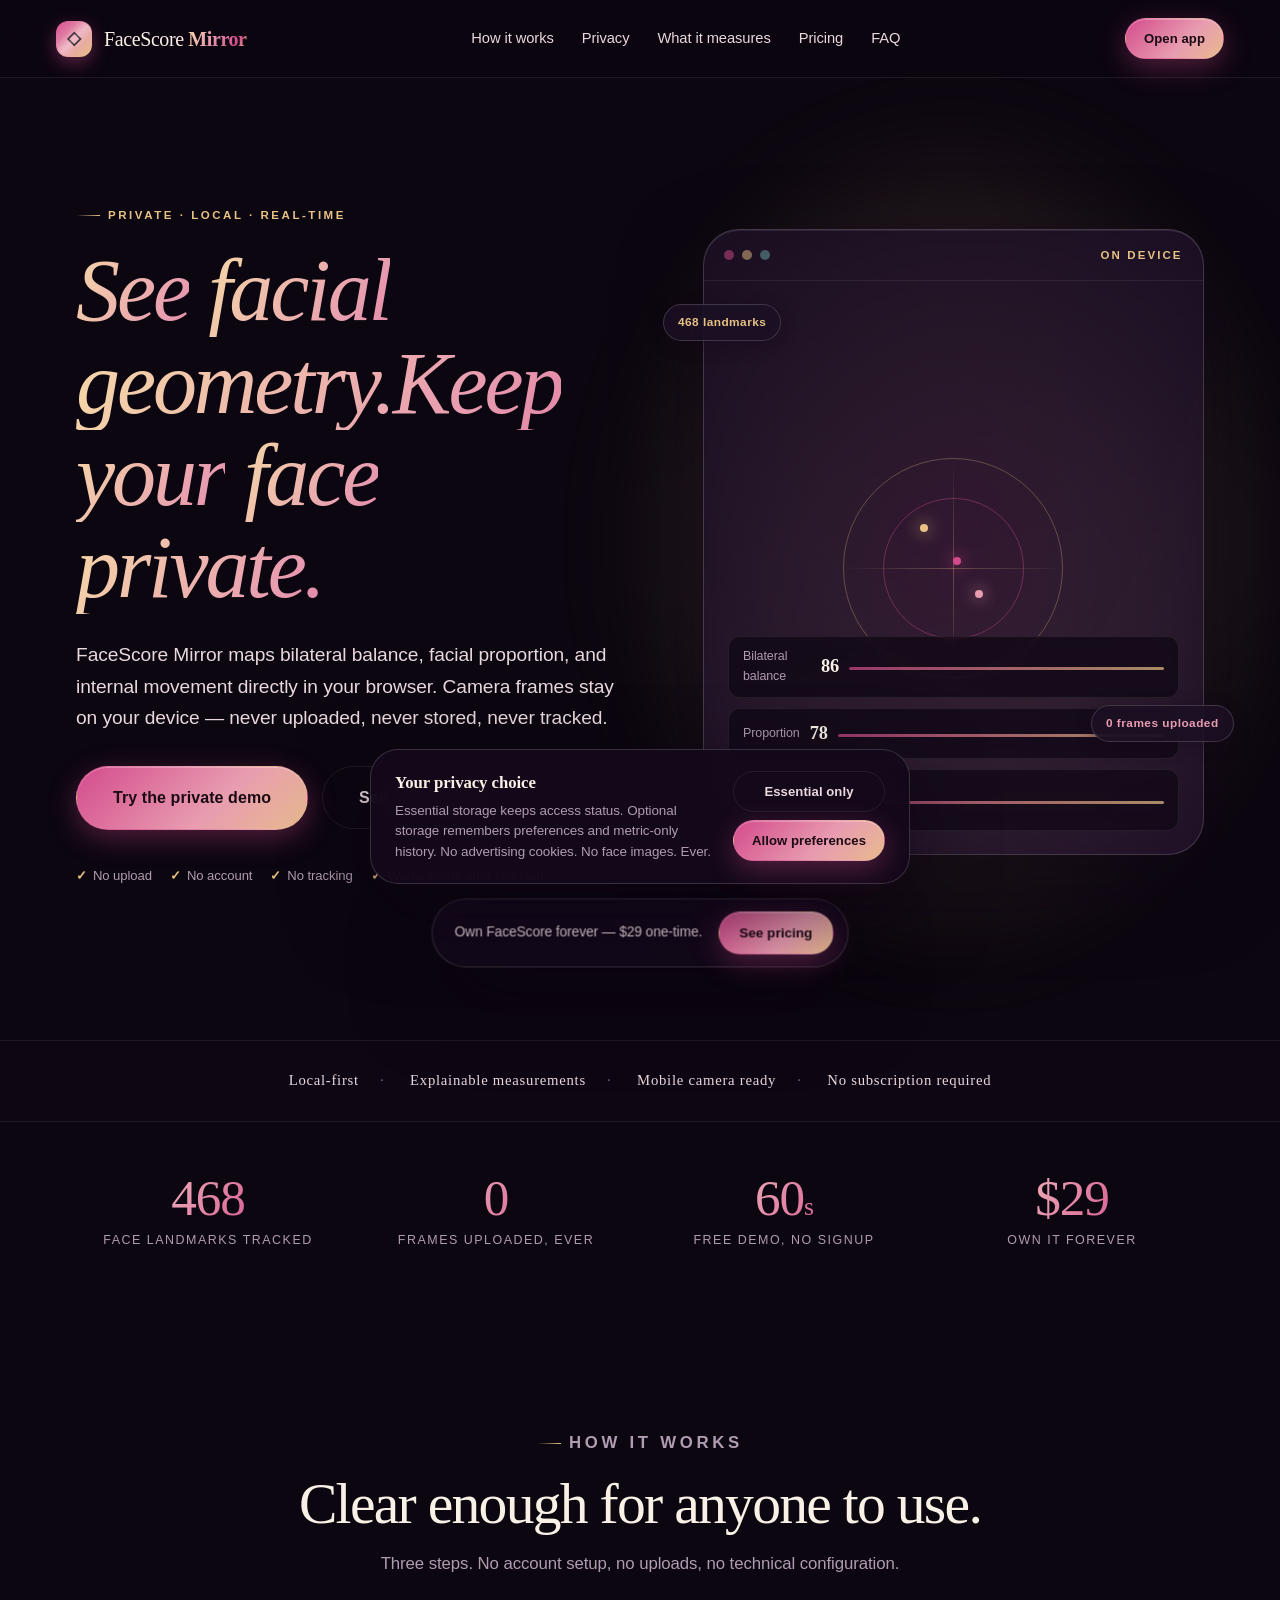
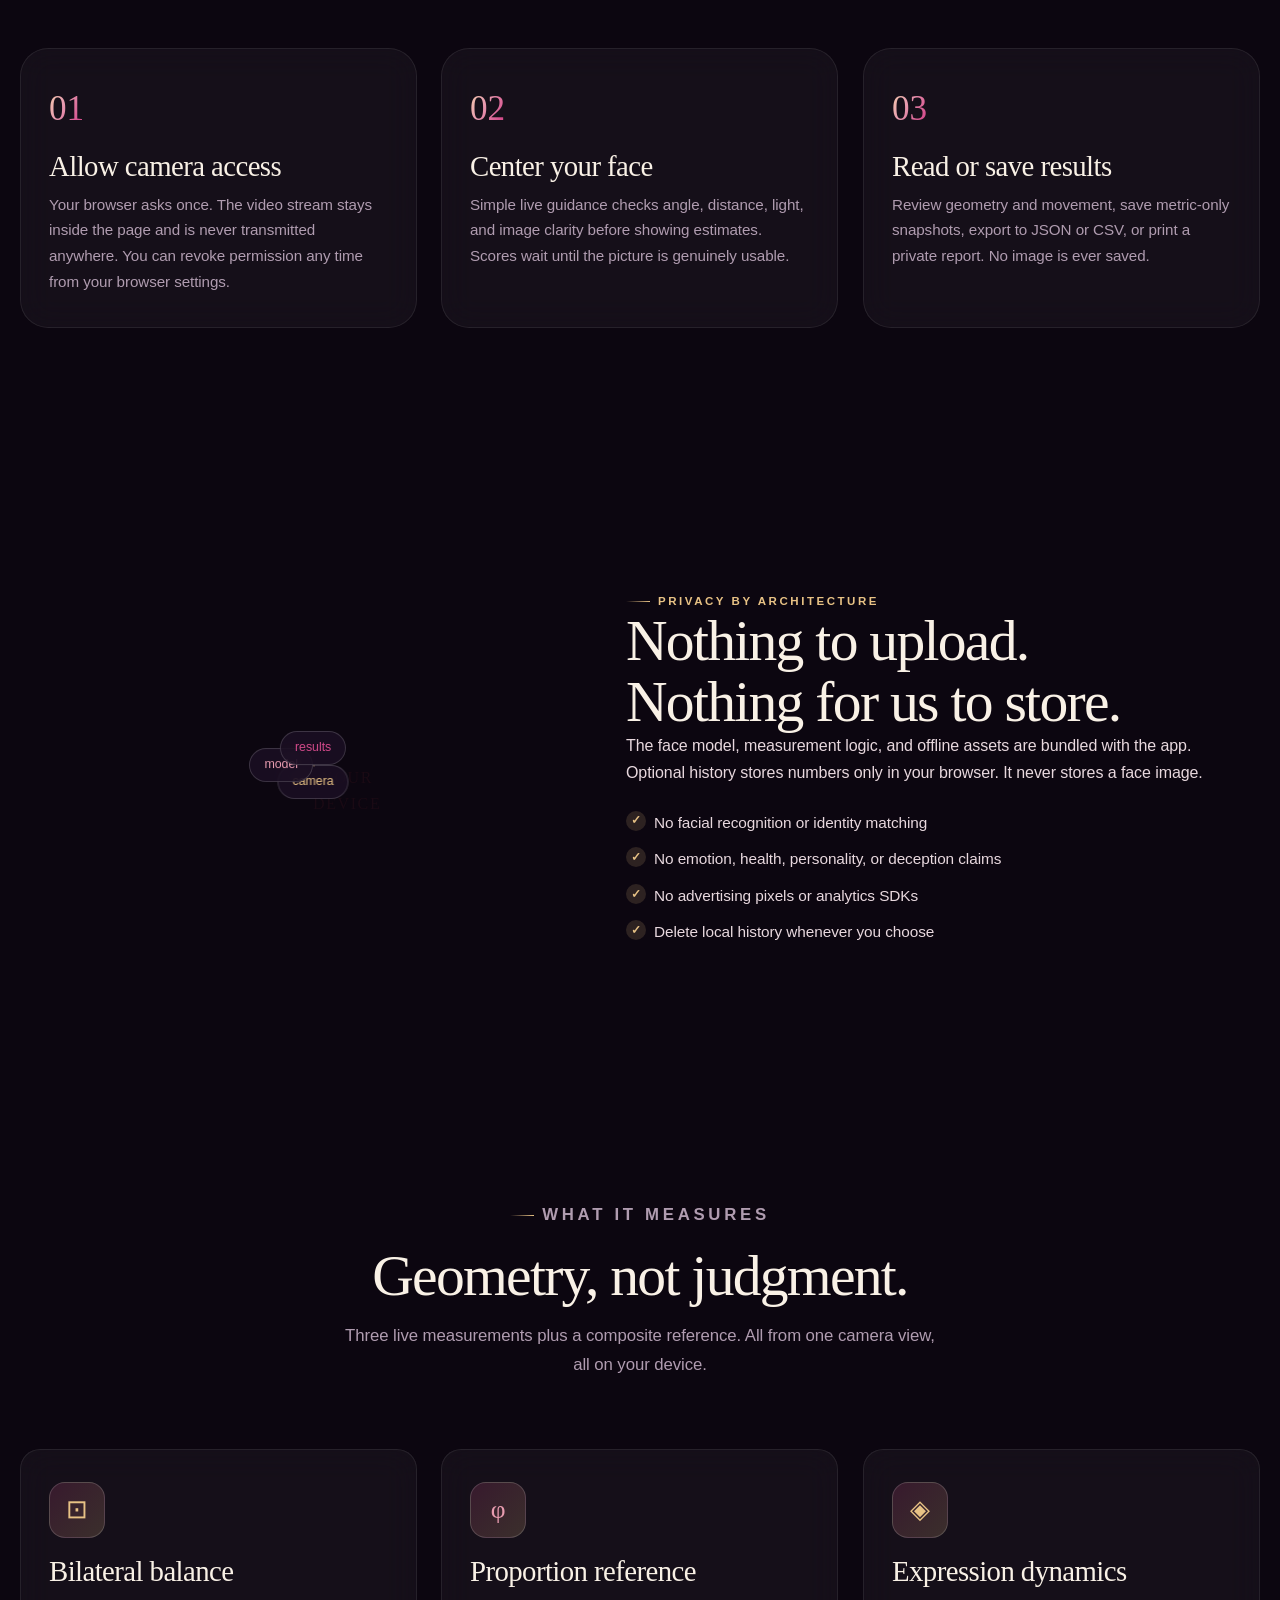
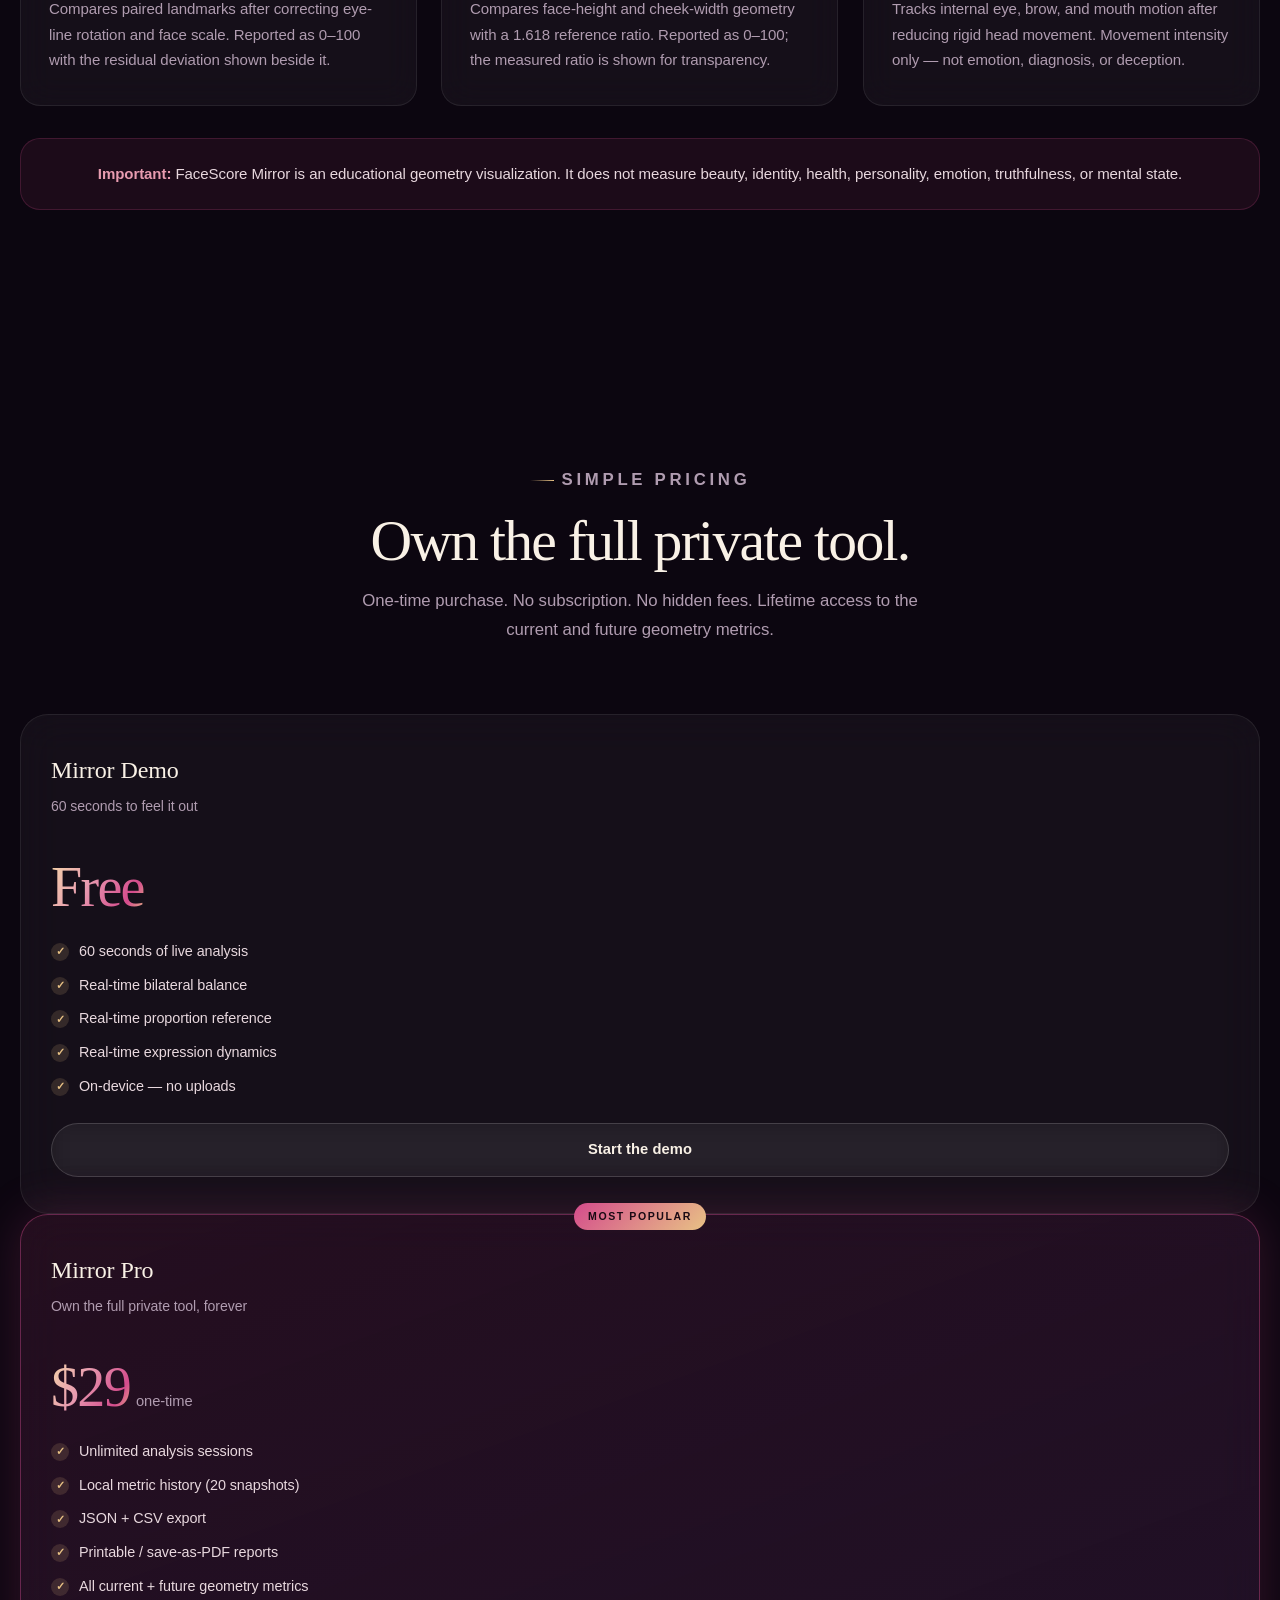
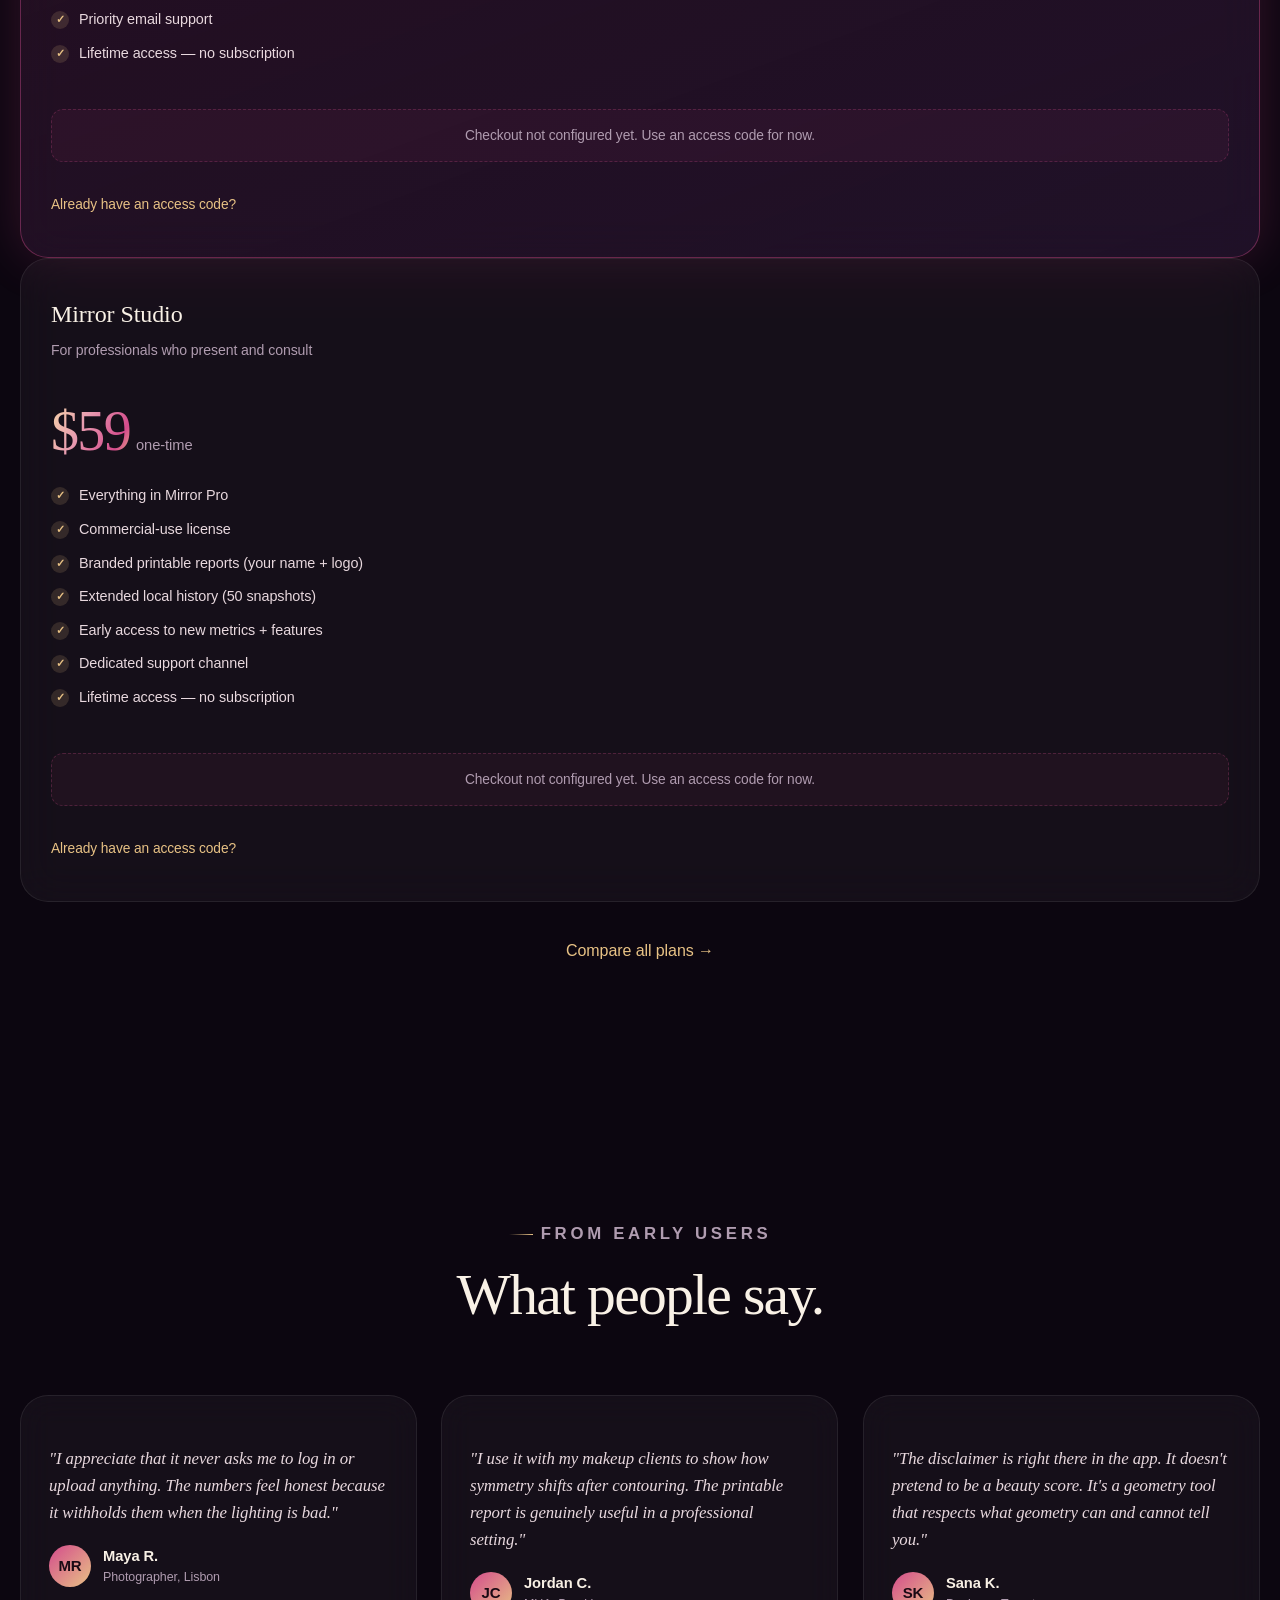
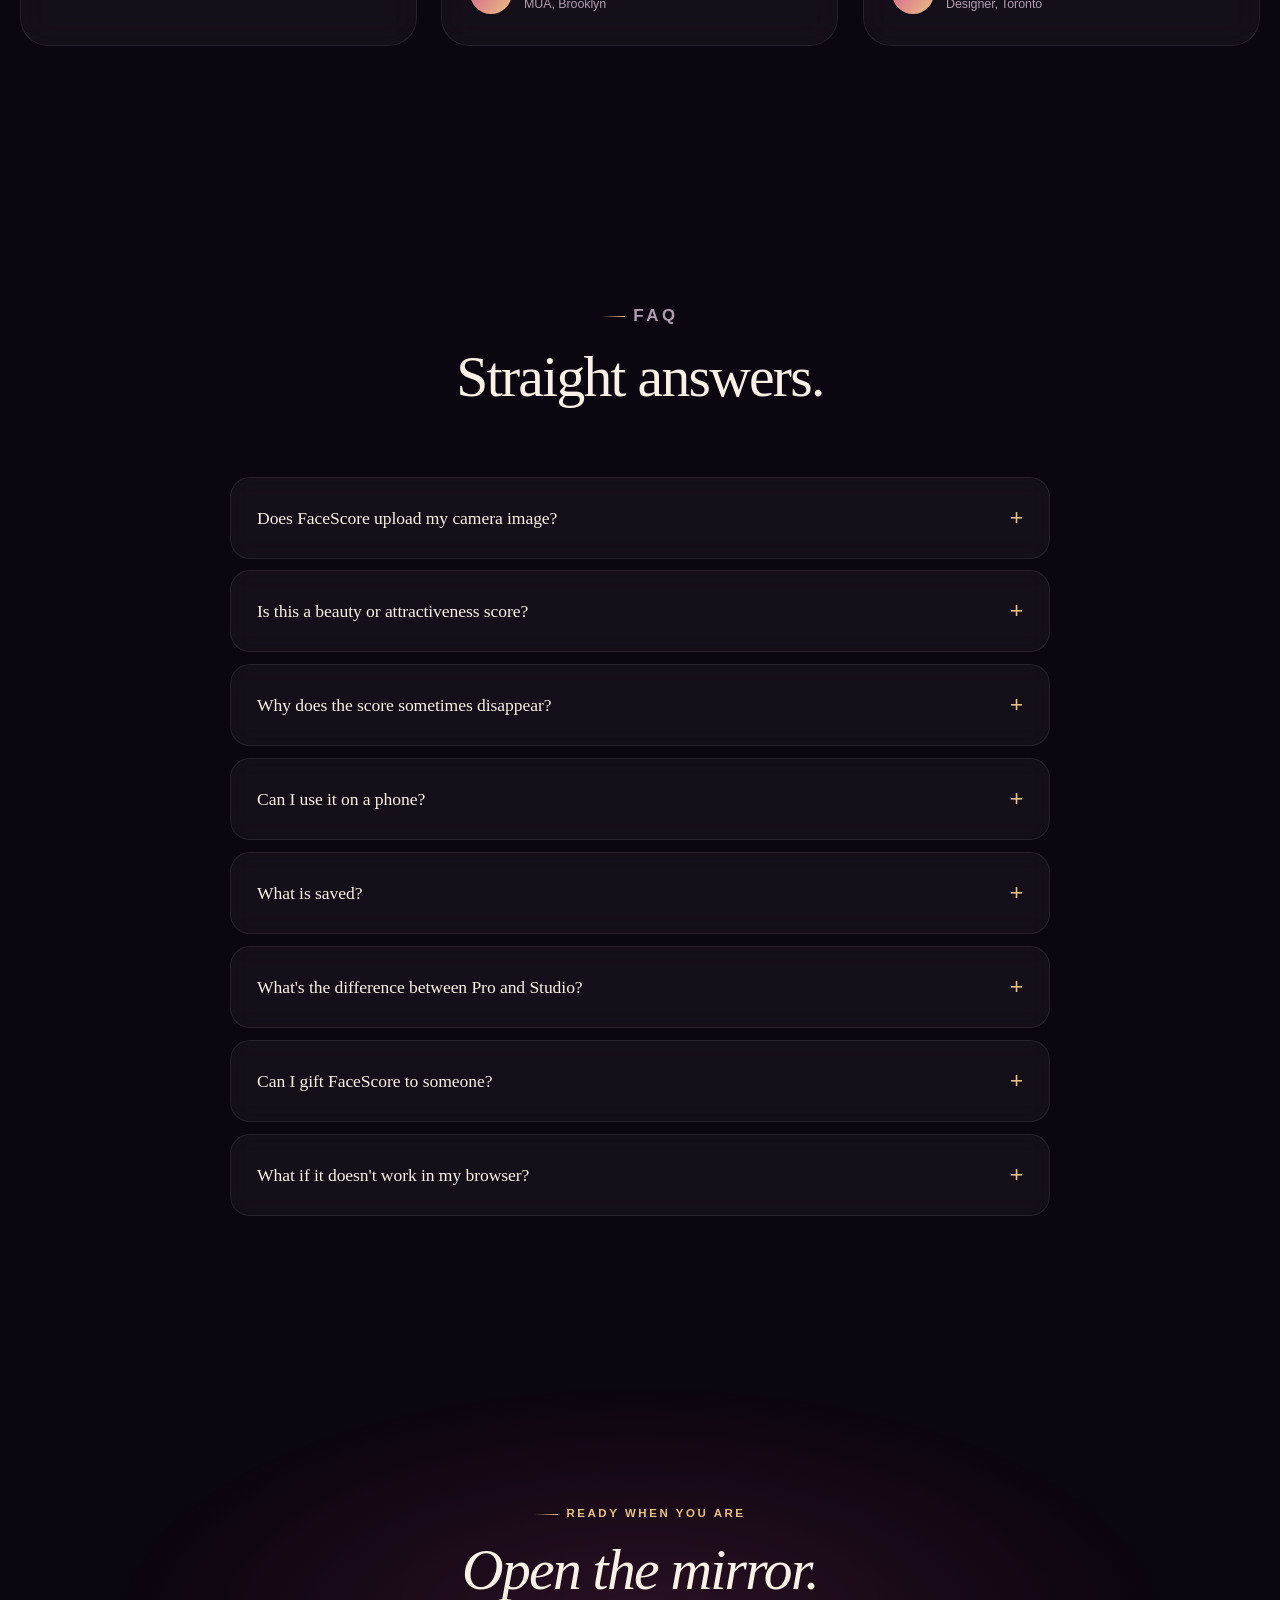
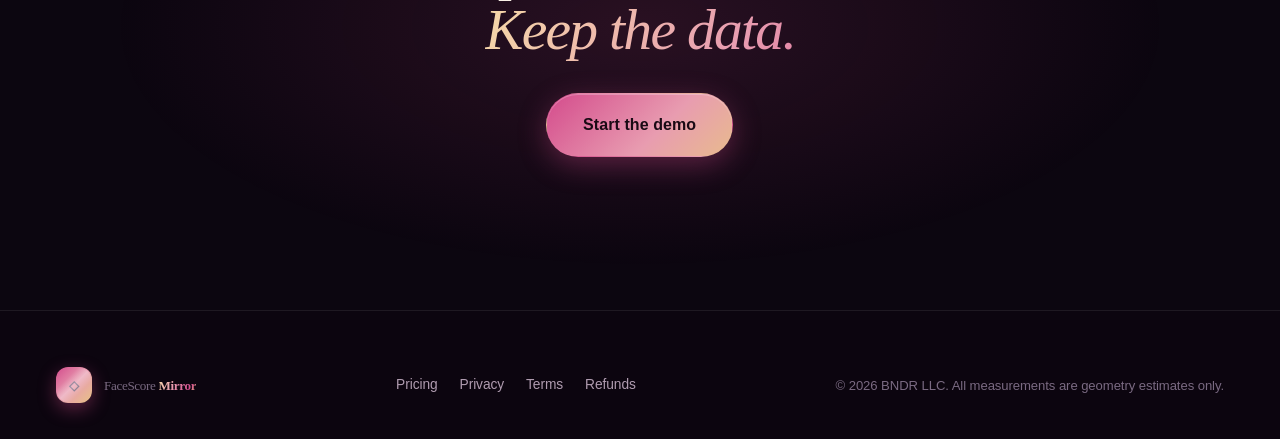
==== commit 52ec5961: "Add files via upload" ====
--- a/index.html
+++ b/index.html
@@ -3,10 +3,21 @@
 <head>
   <meta charset="utf-8">
   <meta name="viewport" content="width=device-width, initial-scale=1, viewport-fit=cover">
-  <meta name="theme-color" content="#0b0d12">
-  <meta name="description" content="Private on-device facial geometry analysis. No uploads, accounts, trackers, or cloud processing.">
+  <meta name="theme-color" content="#0c0610">
+  <meta name="description" content="FaceScore Mirror — private on-device facial geometry analysis. No uploads, no accounts, no trackers. Bilateral balance, proportion, expression dynamics. One-time purchase.">
+  <meta name="author" content="BNDR LLC">
+  <meta property="og:title" content="FaceScore Mirror — Private facial geometry, on your device">
+  <meta property="og:description" content="Bilateral balance, proportion, and expression dynamics — mapped locally in your browser. No uploads. No account. No tracking.">
+  <meta property="og:type" content="website">
+  <meta name="twitter:card" content="summary_large_image">
   <meta http-equiv="Content-Security-Policy" content="default-src 'self'; script-src 'self'; style-src 'self' 'unsafe-inline'; img-src 'self' data: blob:; media-src 'self' blob:; connect-src 'self'; worker-src 'self'; manifest-src 'self'; base-uri 'self'; frame-ancestors 'none'; object-src 'none'">
   <title>FaceScore Mirror — Private facial geometry, on your device</title>
+
+  <!-- Web fonts: Fraunces (display serif) + Inter (body sans) -->
+  <link rel="preconnect" href="https://fonts.googleapis.com">
+  <link rel="preconnect" href="https://fonts.gstatic.com" crossorigin>
+  <link href="https://fonts.googleapis.com/css2?family=Fraunces:ital,opsz,wght@0,9..144,300..700;1,9..144,300..600&family=Inter:wght@400;500;600;700&display=swap" rel="stylesheet">
+
   <link rel="manifest" href="manifest.webmanifest">
   <link rel="icon" href="icons/icon.svg" type="image/svg+xml">
   <link rel="stylesheet" href="styles.css">
@@ -16,29 +27,39 @@
 </head>
 <body class="site-page">
   <a class="skip-link" href="#main">Skip to content</a>
+
   <header class="site-header">
     <a class="site-brand" href="index.html" aria-label="FaceScore home">
       <span class="logo-orb" aria-hidden="true">◇</span>
       <span>FaceScore <b>Mirror</b></span>
     </a>
     <nav class="site-nav" aria-label="Primary navigation">
-      <a href="#how">How it works</a><a href="#privacy">Privacy</a><a href="#pricing">Pricing</a>
+      <a href="#how">How it works</a>
+      <a href="#privacy">Privacy</a>
+      <a href="#metrics">What it measures</a>
+      <a href="pricing.html">Pricing</a>
+      <a href="#faq">FAQ</a>
     </nav>
-    <a class="button button-small button-ghost" href="app.html">Open app</a>
+    <button class="mobile-menu-toggle" type="button" aria-label="Toggle menu" aria-expanded="false">≡</button>
+    <a class="button button-primary button-small" href="app.html">Open app</a>
   </header>
 
   <main id="main">
+    <!-- HERO -->
     <section class="hero section-shell">
       <div class="hero-copy reveal">
         <p class="eyebrow">PRIVATE · LOCAL · REAL-TIME</p>
-        <h1>See facial geometry.<br><span>Keep your face private.</span></h1>
-        <p class="hero-lede">FaceScore Mirror maps bilateral balance, facial proportion, and internal movement directly in your browser. Camera frames stay on your device.</p>
+        <h1 data-kinetic>See facial geometry.<br><span>Keep your face private.</span></h1>
+        <p class="hero-lede">FaceScore Mirror maps bilateral balance, facial proportion, and internal movement directly in your browser. Camera frames stay on your device — never uploaded, never stored, never tracked.</p>
         <div class="hero-actions">
-          <a class="button button-primary" href="app.html">Try the private demo</a>
-          <a class="button button-ghost" href="#how">See how it works</a>
+          <a class="button button-primary button-large" href="app.html" data-magnetic>Try the private demo</a>
+          <a class="button button-ghost button-large" href="#how">See how it works</a>
         </div>
         <div class="trust-row" aria-label="Privacy promises">
-          <span>✓ No upload</span><span>✓ No account</span><span>✓ No tracking</span><span>✓ Works offline after first load</span>
+          <span>No upload</span>
+          <span>No account</span>
+          <span>No tracking</span>
+          <span>Works offline after first load</span>
         </div>
       </div>
       <div class="hero-visual reveal" aria-label="Product preview illustration">
@@ -46,7 +67,15 @@
         <div class="visual-window">
           <div class="visual-topbar"><span></span><span></span><span></span><b>ON DEVICE</b></div>
           <div class="visual-stage">
-            <div class="face-radar"><div class="radar-ring r1"></div><div class="radar-ring r2"></div><div class="radar-axis x"></div><div class="radar-axis y"></div><div class="radar-dot d1"></div><div class="radar-dot d2"></div><div class="radar-dot d3"></div></div>
+            <div class="face-radar">
+              <div class="radar-ring r1"></div>
+              <div class="radar-ring r2"></div>
+              <div class="radar-axis x"></div>
+              <div class="radar-axis y"></div>
+              <div class="radar-dot d1"></div>
+              <div class="radar-dot d2"></div>
+              <div class="radar-dot d3"></div>
+            </div>
             <div class="visual-metrics">
               <div><span>Bilateral balance</span><strong>86</strong><i style="--p:86%"></i></div>
               <div><span>Proportion</span><strong>78</strong><i style="--p:78%"></i></div>
@@ -59,57 +88,246 @@
       </div>
     </section>
 
-    <section class="proof-strip" aria-label="Product principles"><span>Local-first</span><span>Explainable measurements</span><span>Mobile camera ready</span><span>No subscription required</span></section>
-
+    <!-- PROOF STRIP -->
+    <section class="proof-strip" aria-label="Product principles">
+      <span>Local-first</span>
+      <span>Explainable measurements</span>
+      <span>Mobile camera ready</span>
+      <span>No subscription required</span>
+    </section>
+
+    <!-- STATS -->
+    <section class="section-shell">
+      <div class="stat-block">
+        <div class="stat-item reveal">
+          <div class="stat-value"><span data-count="468">468</span></div>
+          <div class="stat-label">Face landmarks tracked</div>
+        </div>
+        <div class="stat-item reveal">
+          <div class="stat-value"><span data-count="0">0</span></div>
+          <div class="stat-label">Frames uploaded, ever</div>
+        </div>
+        <div class="stat-item reveal">
+          <div class="stat-value"><span data-count="60">60</span><span style="font-size:1.6rem;color:var(--muted)">s</span></div>
+          <div class="stat-label">Free demo, no signup</div>
+        </div>
+        <div class="stat-item reveal">
+          <div class="stat-value">$29</div>
+          <div class="stat-label">Own it forever</div>
+        </div>
+      </div>
+    </section>
+
+    <!-- HOW IT WORKS -->
     <section id="how" class="content-section section-shell">
-      <div class="section-heading reveal"><p class="eyebrow">HOW IT WORKS</p><h2>Clear enough for anyone to use.</h2><p>Three steps. No account setup, uploads, or technical configuration.</p></div>
+      <div class="section-heading reveal">
+        <p class="eyebrow">HOW IT WORKS</p>
+        <h2>Clear enough for anyone to use.</h2>
+        <p>Three steps. No account setup, no uploads, no technical configuration.</p>
+      </div>
       <div class="steps-grid">
-        <article class="feature-card reveal"><b>01</b><h3>Allow camera access</h3><p>The browser asks once. The video stream stays inside the page and is never transmitted.</p></article>
-        <article class="feature-card reveal"><b>02</b><h3>Center your face</h3><p>Simple live guidance checks angle, distance, light, and image clarity before showing estimates.</p></article>
-        <article class="feature-card reveal"><b>03</b><h3>Read or save results</h3><p>Review geometry and movement, save metric-only snapshots, or print a private report.</p></article>
-      </div>
-    </section>
-
+        <article class="feature-card reveal">
+          <b>01</b>
+          <h3>Allow camera access</h3>
+          <p>Your browser asks once. The video stream stays inside the page and is never transmitted anywhere. You can revoke permission any time from your browser settings.</p>
+        </article>
+        <article class="feature-card reveal">
+          <b>02</b>
+          <h3>Center your face</h3>
+          <p>Simple live guidance checks angle, distance, light, and image clarity before showing estimates. Scores wait until the picture is genuinely usable.</p>
+        </article>
+        <article class="feature-card reveal">
+          <b>03</b>
+          <h3>Read or save results</h3>
+          <p>Review geometry and movement, save metric-only snapshots, export to JSON or CSV, or print a private report. No image is ever saved.</p>
+        </article>
+      </div>
+    </section>
+
+    <!-- PRIVACY -->
     <section id="privacy" class="privacy-section">
       <div class="section-shell privacy-grid">
-        <div class="privacy-orbit reveal"><div class="privacy-core">YOUR<br>DEVICE</div><span class="orbit o1">camera</span><span class="orbit o2">model</span><span class="orbit o3">results</span></div>
-        <div class="reveal"><p class="eyebrow">PRIVACY BY ARCHITECTURE</p><h2>Nothing to upload.<br>Nothing for us to store.</h2><p>The face model, measurement logic, and offline assets are bundled with the app. Optional history stores numbers only in your browser. It never stores a face image.</p><ul class="check-list"><li>No facial recognition or identity matching</li><li>No emotion, health, personality, or deception claims</li><li>No advertising pixels or analytics SDKs</li><li>Delete local history whenever you choose</li></ul></div>
-      </div>
-    </section>
-
-    <section class="content-section section-shell">
-      <div class="section-heading reveal"><p class="eyebrow">WHAT IT MEASURES</p><h2>Geometry, not judgment.</h2></div>
+        <div class="privacy-orbit reveal">
+          <div class="privacy-core">YOUR<br>DEVICE</div>
+          <span class="orbit o1">camera</span>
+          <span class="orbit o2">model</span>
+          <span class="orbit o3">results</span>
+        </div>
+        <div class="reveal">
+          <p class="eyebrow">PRIVACY BY ARCHITECTURE</p>
+          <h2>Nothing to upload.<br>Nothing for us to store.</h2>
+          <p>The face model, measurement logic, and offline assets are bundled with the app. Optional history stores numbers only in your browser. It never stores a face image.</p>
+          <ul class="check-list">
+            <li>No facial recognition or identity matching</li>
+            <li>No emotion, health, personality, or deception claims</li>
+            <li>No advertising pixels or analytics SDKs</li>
+            <li>Delete local history whenever you choose</li>
+          </ul>
+        </div>
+      </div>
+    </section>
+
+    <!-- WHAT IT MEASURES -->
+    <section id="metrics" class="content-section section-shell">
+      <div class="section-heading reveal">
+        <p class="eyebrow">WHAT IT MEASURES</p>
+        <h2>Geometry, not judgment.</h2>
+        <p>Three live measurements plus a composite reference. All from one camera view, all on your device.</p>
+      </div>
       <div class="metric-explain-grid">
-        <article class="glass-card reveal"><span>⊡</span><h3>Bilateral balance</h3><p>Compares paired landmarks after correcting eye-line rotation and face scale.</p></article>
-        <article class="glass-card reveal"><span>φ</span><h3>Proportion reference</h3><p>Compares face-height and cheek-width geometry with a 1.618 reference ratio.</p></article>
-        <article class="glass-card reveal"><span>◈</span><h3>Expression dynamics</h3><p>Tracks internal eye, brow, and mouth motion after reducing rigid head movement.</p></article>
+        <article class="glass-card reveal">
+          <span aria-hidden="true">⊡</span>
+          <h3>Bilateral balance</h3>
+          <p>Compares paired landmarks after correcting eye-line rotation and face scale. Reported as 0–100 with the residual deviation shown beside it.</p>
+        </article>
+        <article class="glass-card reveal">
+          <span class="phi" aria-hidden="true">φ</span>
+          <h3>Proportion reference</h3>
+          <p>Compares face-height and cheek-width geometry with a 1.618 reference ratio. Reported as 0–100; the measured ratio is shown for transparency.</p>
+        </article>
+        <article class="glass-card reveal">
+          <span aria-hidden="true">◈</span>
+          <h3>Expression dynamics</h3>
+          <p>Tracks internal eye, brow, and mouth motion after reducing rigid head movement. Movement intensity only — not emotion, diagnosis, or deception.</p>
+        </article>
       </div>
       <p class="disclaimer-card reveal"><strong>Important:</strong> FaceScore Mirror is an educational geometry visualization. It does not measure beauty, identity, health, personality, emotion, truthfulness, or mental state.</p>
     </section>
 
+    <!-- PRICING PREVIEW -->
     <section id="pricing" class="pricing-section section-shell">
-      <div class="pricing-card reveal">
-        <div><p class="eyebrow">SIMPLE PRICING</p><h2>Own the full private tool.</h2><p>One purchase unlocks unlimited sessions, local metric history, JSON/CSV export, and printable reports on this browser.</p></div>
-        <div class="price-column"><div class="price" data-price>$19</div><div class="price-note" data-price-note>one-time purchase</div><div class="payment-buttons" data-payment-buttons></div><p class="payment-empty" data-payment-empty hidden>Checkout is not configured yet.</p><a class="text-link" href="app.html#activate">Already have an access code?</a></div>
-      </div>
-    </section>
-
-    <section class="faq-section section-shell">
-      <div class="section-heading reveal"><p class="eyebrow">FAQ</p><h2>Straight answers.</h2></div>
+      <div class="section-heading reveal">
+        <p class="eyebrow">SIMPLE PRICING</p>
+        <h2>Own the full private tool.</h2>
+        <p>One-time purchase. No subscription. No hidden fees. Lifetime access to the current and future geometry metrics.</p>
+      </div>
+      <div data-tier-cards data-skip-demo="false" style="margin-top:50px;"></div>
+      <div style="text-align:center;margin-top:36px;" class="reveal">
+        <a class="text-link" href="pricing.html">Compare all plans →</a>
+      </div>
+    </section>
+
+    <!-- TESTIMONIALS -->
+    <section class="testimonials-section section-shell">
+      <div class="section-heading reveal">
+        <p class="eyebrow">FROM EARLY USERS</p>
+        <h2>What people say.</h2>
+      </div>
+      <div class="testimonials-grid">
+        <article class="testimonial reveal">
+          <blockquote>"I appreciate that it never asks me to log in or upload anything. The numbers feel honest because it withholds them when the lighting is bad."</blockquote>
+          <div class="testimonial-author">
+            <div class="testimonial-avatar">MR</div>
+            <div>
+              <div class="testimonial-name">Maya R.</div>
+              <div class="testimonial-role">Photographer, Lisbon</div>
+            </div>
+          </div>
+        </article>
+        <article class="testimonial reveal">
+          <blockquote>"I use it with my makeup clients to show how symmetry shifts after contouring. The printable report is genuinely useful in a professional setting."</blockquote>
+          <div class="testimonial-author">
+            <div class="testimonial-avatar">JC</div>
+            <div>
+              <div class="testimonial-name">Jordan C.</div>
+              <div class="testimonial-role">MUA, Brooklyn</div>
+            </div>
+          </div>
+        </article>
+        <article class="testimonial reveal">
+          <blockquote>"The disclaimer is right there in the app. It doesn't pretend to be a beauty score. It's a geometry tool that respects what geometry can and cannot tell you."</blockquote>
+          <div class="testimonial-author">
+            <div class="testimonial-avatar">SK</div>
+            <div>
+              <div class="testimonial-name">Sana K.</div>
+              <div class="testimonial-role">Designer, Toronto</div>
+            </div>
+          </div>
+        </article>
+      </div>
+    </section>
+
+    <!-- FAQ -->
+    <section id="faq" class="faq-section section-shell">
+      <div class="section-heading reveal">
+        <p class="eyebrow">FAQ</p>
+        <h2>Straight answers.</h2>
+      </div>
       <div class="faq-list">
-        <details><summary>Does FaceScore upload my camera image?</summary><p>No. The model runs locally in the browser. The app does not include an upload endpoint.</p></details>
-        <details><summary>Is this a beauty or attractiveness score?</summary><p>No. The composite is a weighted geometry reference. It is not an objective judgment of appearance or worth.</p></details>
-        <details><summary>Why does the score sometimes disappear?</summary><p>The app withholds measurements when face angle, size, lighting, or image clarity is not sufficient.</p></details>
-        <details><summary>Can I use it on a phone?</summary><p>Yes. It is mobile-first and works in modern browsers over HTTPS. Camera permissions are controlled by your device.</p></details>
-        <details><summary>What is saved?</summary><p>Essential access status and, with permission, preferences and metric-only history. No camera frame is saved.</p></details>
-      </div>
-    </section>
-
-    <section class="final-cta section-shell reveal"><p class="eyebrow">READY WHEN YOU ARE</p><h2>Open the mirror. Keep the data.</h2><a class="button button-primary" href="app.html">Start the demo</a></section>
+        <details class="reveal">
+          <summary>Does FaceScore upload my camera image?</summary>
+          <p>No. The model runs locally in the browser. The app does not include an upload endpoint. Your camera frames stay on your device.</p>
+        </details>
+        <details class="reveal">
+          <summary>Is this a beauty or attractiveness score?</summary>
+          <p>No. The composite is a weighted geometry reference. It is not an objective judgment of appearance or worth. The app says so directly in its disclaimer.</p>
+        </details>
+        <details class="reveal">
+          <summary>Why does the score sometimes disappear?</summary>
+          <p>The app withholds measurements when face angle, size, lighting, or image clarity is not sufficient. This is intentional — it refuses to show numbers it cannot stand behind.</p>
+        </details>
+        <details class="reveal">
+          <summary>Can I use it on a phone?</summary>
+          <p>Yes. It is mobile-first and works in modern Safari on iPhone/iPad and modern Chrome, Edge, or Firefox on Android. Camera permissions are controlled by your device.</p>
+        </details>
+        <details class="reveal">
+          <summary>What is saved?</summary>
+          <p>Essential storage keeps access status and demo usage. With your permission, optional storage remembers interface preferences and metric-only history (numbers, timestamps). No camera frame is ever saved.</p>
+        </details>
+        <details class="reveal">
+          <summary>What's the difference between Pro and Studio?</summary>
+          <p>Pro ($29 one-time) unlocks unlimited analysis, local history, JSON/CSV export, printable reports, and priority email support. Studio ($59 one-time) adds a commercial-use license, branded reports, extended history, early access to new metrics, and a dedicated support channel. Both are lifetime — no subscription.</p>
+        </details>
+        <details class="reveal">
+          <summary>Can I gift FaceScore to someone?</summary>
+          <p>Yes. The owner can generate SHA-256 access codes from any code string and add the hash to the app's configuration. The recipient enters the code in Settings → Access code and unlocks Pro or Studio instantly. See the README for the exact command.</p>
+        </details>
+        <details class="reveal">
+          <summary>What if it doesn't work in my browser?</summary>
+          <p>The app gracefully reports blocked permission, unavailable WebGL or WebAssembly, missing model assets, timeout, and camera-in-use states. If a failure is genuinely unrecoverable, a one-click "Notify BNDR.Labs" button sends a sanitized diagnostic to the developer (with your permission) and shows a simple acknowledgment — never raw logs or your image.</p>
+        </details>
+      </div>
+    </section>
+
+    <!-- FINAL CTA -->
+    <section class="final-cta section-shell reveal">
+      <p class="eyebrow" style="justify-content:center">READY WHEN YOU ARE</p>
+      <h2>Open the mirror.<br><span class="text-gradient">Keep the data.</span></h2>
+      <a class="button button-primary button-large" href="app.html" data-magnetic>Start the demo</a>
+    </section>
   </main>
 
-  <footer class="site-footer section-shell"><div class="site-brand"><span class="logo-orb">◇</span><span>FaceScore <b>Mirror</b></span></div><nav><a href="privacy.html">Privacy</a><a href="terms.html">Terms</a><a href="refund.html">Refunds</a><a data-support-link hidden>Support</a></nav><span>© <span data-year></span> BNDR LLC</span></footer>
-
-  <aside class="consent-banner" data-consent-banner hidden aria-label="Storage choices"><div><strong>Your privacy choice</strong><p>Essential storage keeps access status. Optional storage remembers preferences and metric-only history. No advertising cookies or face images.</p></div><div class="consent-actions"><button class="button button-ghost button-small" data-consent-essential>Essential only</button><button class="button button-primary button-small" data-consent-preferences>Allow preferences</button></div></aside>
+  <footer class="site-footer">
+    <a class="site-brand" href="index.html">
+      <span class="logo-orb">◇</span>
+      <span>FaceScore <b>Mirror</b></span>
+    </a>
+    <nav aria-label="Footer">
+      <a href="pricing.html">Pricing</a>
+      <a href="privacy.html">Privacy</a>
+      <a href="terms.html">Terms</a>
+      <a href="refund.html">Refunds</a>
+      <a data-support-link hidden>Support</a>
+    </nav>
+    <span>© <span data-year></span> BNDR LLC. All measurements are geometry estimates only.</span>
+  </footer>
+
+  <!-- Sticky CTA -->
+  <div class="sticky-cta" data-sticky-cta aria-hidden="true">
+    <span class="sticky-cta-label">Own FaceScore forever — $29 one-time.</span>
+    <a class="button button-primary button-small" href="pricing.html">See pricing</a>
+  </div>
+
+  <!-- Consent banner -->
+  <aside class="consent-banner" data-consent-banner hidden aria-label="Storage choices">
+    <div>
+      <strong>Your privacy choice</strong>
+      <p>Essential storage keeps access status. Optional storage remembers preferences and metric-only history. No advertising cookies. No face images. Ever.</p>
+    </div>
+    <div class="consent-actions">
+      <button class="button button-ghost button-small" data-consent-essential>Essential only</button>
+      <button class="button button-primary button-small" data-consent-preferences>Allow preferences</button>
+    </div>
+  </aside>
 </body>
 </html>
--- a/styles.css
+++ b/styles.css
@@ -1,57 +1,2489 @@
+/* ============================================================================
+   FaceScore Mirror — Luxury Edition Design System
+   ----------------------------------------------------------------------------
+   A bleeding-edge, feminine-bold-luxury design language built on:
+   - CSS custom properties with @property for animated gradients
+   - Scroll-driven animations (animation-timeline: scroll())
+   - View Transitions API opt-in
+   - Container queries for true component-level responsiveness
+   - color-mix() for dynamic theme blending
+   - Glassmorphism with backdrop-filter
+   - Kinetic typography with staggered reveals
+   - Mobile-first, asymmetric layouts
+   ============================================================================ */
+
+/* ---- Animated custom properties ------------------------------------------- */
+@property --grad-angle {
+  syntax: "<angle>";
+  initial-value: 0deg;
+  inherits: false;
+}
+@property --shimmer-x {
+  syntax: "<percentage>";
+  initial-value: -100%;
+  inherits: false;
+}
+@property --hue-shift {
+  syntax: "<angle>";
+  initial-value: 0deg;
+  inherits: false;
+}
+
+/* ---- Design tokens -------------------------------------------------------- */
 :root {
-  --bg: #0b0d12;
-  --bg2: #11151d;
-  --panel: rgba(18, 22, 30, 0.82);
-  --panel2: #171c25;
-  --text: #f6f1e8;
-  --muted: #aaa8a2;
-  --dim: #757781;
-  --line: rgba(255, 255, 255, 0.09);
-  --gold: #e8bd77;
-  --gold2: #f7d69d;
-  --rose: #d98773;
-  --cyan: #7fd0c5;
+  /* Color system — deep plum + rose gold + blush + champagne */
+  --bg: #0c0610;
+  --bg-2: #14091a;
+  --bg-3: #1d0f25;
+  --panel: rgba(28, 16, 36, 0.72);
+  --panel-2: rgba(40, 22, 50, 0.6);
+  --panel-glass: rgba(255, 255, 255, 0.04);
+  --panel-glass-hover: rgba(255, 255, 255, 0.08);
+
+  --text: #f6eef0;
+  --text-soft: #e8d8de;
+  --muted: #b09cb0;
+  --dim: #7a6a82;
+
+  --line: rgba(255, 255, 255, 0.08);
+  --line-strong: rgba(255, 255, 255, 0.16);
+
+  /* Accent palette — feminine bold luxury */
+  --gold: #e8c285;        /* champagne gold */
+  --gold-2: #f5d9a8;      /* light champagne */
+  --gold-deep: #c69856;   /* deep gold */
+  --rose: #e89cb0;        /* blush rose */
+  --rose-2: #f4c4d2;      /* light blush */
+  --magenta: #d44b8c;     /* bold magenta */
+  --magenta-deep: #9b2a6b;
+  --plum: #4a1d3f;        /* deep plum */
+  --plum-2: #2d0f25;
+  --cream: #f9f1e6;
   --good: #86c49a;
   --warn: #e0b878;
   --bad: #e08a7c;
-  --radius: 24px;
-  --shadow: 0 26px 80px rgba(0, 0, 0, 0.38);
-  --ease: cubic-bezier(0.2, 0.75, 0.25, 1);
-  font-family:
-    Inter,
-    ui-sans-serif,
-    -apple-system,
-    BlinkMacSystemFont,
-    "Segoe UI",
-    sans-serif;
+  --cyan: #7fd0c5;
+
+  /* Gradients */
+  --grad-hero: linear-gradient(
+    135deg,
+    var(--magenta) 0%,
+    var(--rose) 35%,
+    var(--gold) 75%,
+    var(--gold-2) 100%
+  );
+  --grad-hero-soft: linear-gradient(
+    135deg,
+    rgba(212, 75, 140, 0.18) 0%,
+    rgba(232, 156, 176, 0.12) 50%,
+    rgba(232, 194, 133, 0.18) 100%
+  );
+  --grad-text: linear-gradient(
+    120deg,
+    var(--gold-2) 0%,
+    var(--rose) 40%,
+    var(--magenta) 80%,
+    var(--gold) 100%
+  );
+  --grad-text-soft: linear-gradient(
+    120deg,
+    var(--gold-2) 0%,
+    var(--rose-2) 100%
+  );
+
+  /* Shadows — soft, luxurious, multi-layered */
+  --shadow-sm: 0 4px 16px rgba(20, 8, 24, 0.4);
+  --shadow: 0 18px 50px rgba(15, 5, 22, 0.45);
+  --shadow-lg: 0 30px 80px rgba(12, 4, 18, 0.55);
+  --shadow-glow: 0 0 60px rgba(212, 75, 140, 0.18);
+  --shadow-gold: 0 0 50px rgba(232, 194, 133, 0.22);
+
+  /* Radii — generous, soft */
+  --radius-sm: 12px;
+  --radius: 20px;
+  --radius-lg: 28px;
+  --radius-xl: 36px;
+  --radius-pill: 999px;
+
+  /* Spacing scale */
+  --space-1: 4px;
+  --space-2: 8px;
+  --space-3: 12px;
+  --space-4: 16px;
+  --space-5: 24px;
+  --space-6: 32px;
+  --space-7: 48px;
+  --space-8: 64px;
+  --space-9: 96px;
+  --space-10: 128px;
+
+  /* Typography */
+  --font-display: "Fraunces", "Playfair Display", "Cormorant Garamond", Georgia, serif;
+  --font-body: "Inter", ui-sans-serif, -apple-system, BlinkMacSystemFont, "Segoe UI", sans-serif;
+  --font-mono: "JetBrains Mono", "Fira Code", ui-monospace, Menlo, monospace;
+
+  /* Motion */
+  --ease: cubic-bezier(0.22, 0.78, 0.28, 1);
+  --ease-out: cubic-bezier(0.16, 1, 0.3, 1);
+  --ease-in-out: cubic-bezier(0.65, 0, 0.35, 1);
+  --ease-spring: cubic-bezier(0.34, 1.56, 0.64, 1);
+  --dur-fast: 180ms;
+  --dur: 320ms;
+  --dur-slow: 600ms;
+  --dur-slower: 1200ms;
+
+  /* Layout */
+  --shell: 1240px;
+  --shell-narrow: 760px;
+  --shell-wide: 1440px;
+
+  /* Z-index scale */
+  --z-base: 1;
+  --z-sticky: 100;
+  --z-header: 200;
+  --z-overlay: 800;
+  --z-modal: 900;
+  --z-toast: 1000;
+  --z-cursor: 9999;
+
   color-scheme: dark;
 }
-* {
-  box-sizing: border-box;
-}
+
+/* ---- Reset ---------------------------------------------------------------- */
+*, *::before, *::after { box-sizing: border-box; }
+* { margin: 0; padding: 0; }
 html {
   scroll-behavior: smooth;
   background: var(--bg);
+  -webkit-text-size-adjust: 100%;
+  text-rendering: optimizeLegibility;
+  -webkit-font-smoothing: antialiased;
+  -moz-osx-font-smoothing: grayscale;
 }
 body {
-  margin: 0;
+  font-family: var(--font-body);
+  color: var(--text);
+  background: var(--bg);
   min-height: 100vh;
   overflow-x: clip;
-  color: var(--text);
+  line-height: 1.6;
+  font-size: 16px;
+  letter-spacing: -0.005em;
+  position: relative;
+}
+img, svg, video, canvas { display: block; max-width: 100%; }
+a { color: inherit; text-decoration: none; }
+button, input, select, textarea {
+  font: inherit;
+  color: inherit;
+  background: none;
+  border: none;
+}
+button { cursor: pointer; }
+ul, ol { list-style: none; }
+:focus-visible {
+  outline: 2px solid var(--gold);
+  outline-offset: 3px;
+  border-radius: 4px;
+}
+::selection {
+  background: rgba(212, 75, 140, 0.35);
+  color: var(--cream);
+}
+
+/* ---- Animated background field -------------------------------------------- */
+body::before {
+  content: "";
+  position: fixed;
+  inset: 0;
+  z-index: -2;
   background:
     radial-gradient(
-      circle at 10% 0,
-      rgba(232, 189, 119, 0.12),
-      transparent 30%
+      ellipse 80% 60% at 12% -10%,
+      rgba(212, 75, 140, 0.18),
+      transparent 55%
     ),
     radial-gradient(
-      circle at 90% 20%,
-      rgba(127, 208, 197, 0.08),
-      transparent 28%
+      ellipse 70% 50% at 88% 8%,
+      rgba(232, 194, 133, 0.14),
+      transparent 55%
     ),
-    linear-gradient(145deg, #090b10, #0d1016 55%, #090b10);
-  -webkit-font-smoothing: antialiased;
-}
+    radial-gradient(
+      ellipse 90% 70% at 50% 110%,
+      rgba(232, 156, 176, 0.12),
+      transparent 60%
+    ),
+    linear-gradient(160deg, #0c0610 0%, #14091a 40%, #1d0f25 75%, #0c0610 100%);
+  pointer-events: none;
+}
+body::after {
+  content: "";
+  position: fixed;
+  inset: 0;
+  z-index: -1;
+  background-image:
+    radial-gradient(circle at 1px 1px, rgba(255,255,255,0.025) 1px, transparent 0);
+  background-size: 36px 36px;
+  pointer-events: none;
+  mask-image: radial-gradient(ellipse 100% 100% at 50% 0%, black 30%, transparent 80%);
+  -webkit-mask-image: radial-gradient(ellipse 100% 100% at 50% 0%, black 30%, transparent 80%);
+}
+
+/* ---- Typography ----------------------------------------------------------- */
+h1, h2, h3, h4, h5 {
+  font-family: var(--font-display);
+  font-weight: 500;
+  line-height: 1.05;
+  letter-spacing: -0.02em;
+  color: var(--cream);
+}
+h1 {
+  font-size: clamp(2.6rem, 7vw, 5.5rem);
+  font-weight: 400;
+  letter-spacing: -0.035em;
+}
+h2 {
+  font-size: clamp(2rem, 5vw, 3.6rem);
+  letter-spacing: -0.03em;
+}
+h3 {
+  font-size: clamp(1.3rem, 2.5vw, 1.8rem);
+}
+h4 {
+  font-size: 1.1rem;
+  font-weight: 600;
+  font-family: var(--font-body);
+  letter-spacing: 0;
+}
+p { line-height: 1.7; color: var(--text-soft); }
+.eyebrow {
+  font-family: var(--font-body);
+  font-size: 0.72rem;
+  font-weight: 600;
+  letter-spacing: 0.22em;
+  text-transform: uppercase;
+  color: var(--gold);
+  display: inline-flex;
+  align-items: center;
+  gap: 8px;
+}
+.eyebrow::before {
+  content: "";
+  width: 24px;
+  height: 1px;
+  background: linear-gradient(90deg, transparent, var(--gold));
+}
+.text-gradient {
+  background: var(--grad-text);
+  background-size: 200% 200%;
+  -webkit-background-clip: text;
+  background-clip: text;
+  -webkit-text-fill-color: transparent;
+  color: transparent;
+  animation: text-grad-shift 8s ease-in-out infinite alternate;
+}
+@keyframes text-grad-shift {
+  0% { background-position: 0% 50%; }
+  100% { background-position: 100% 50%; }
+}
+.text-balance { text-wrap: balance; }
+.text-pretty { text-wrap: pretty; }
+
+/* ---- Layout shells -------------------------------------------------------- */
+.section-shell {
+  width: 100%;
+  max-width: var(--shell);
+  margin: 0 auto;
+  padding-left: clamp(20px, 5vw, 56px);
+  padding-right: clamp(20px, 5vw, 56px);
+}
+.section-shell-narrow {
+  width: 100%;
+  max-width: var(--shell-narrow);
+  margin: 0 auto;
+  padding-left: clamp(20px, 5vw, 40px);
+  padding-right: clamp(20px, 5vw, 40px);
+}
+.section-shell-wide {
+  width: 100%;
+  max-width: var(--shell-wide);
+  margin: 0 auto;
+  padding-left: clamp(20px, 5vw, 64px);
+  padding-right: clamp(20px, 5vw, 64px);
+}
+section { position: relative; }
+
+/* ---- Buttons -------------------------------------------------------------- */
+.button {
+  display: inline-flex;
+  align-items: center;
+  justify-content: center;
+  gap: 10px;
+  padding: 14px 26px;
+  border-radius: var(--radius-pill);
+  font-family: var(--font-body);
+  font-weight: 600;
+  font-size: 0.92rem;
+  letter-spacing: 0.005em;
+  border: 1px solid transparent;
+  transition: transform var(--dur) var(--ease-spring),
+              box-shadow var(--dur) var(--ease),
+              background var(--dur) var(--ease),
+              border-color var(--dur) var(--ease);
+  position: relative;
+  overflow: hidden;
+  isolation: isolate;
+  text-decoration: none;
+  white-space: nowrap;
+  -webkit-tap-highlight-color: transparent;
+}
+.button:disabled {
+  opacity: 0.45;
+  cursor: not-allowed;
+  pointer-events: none;
+}
+.button-primary {
+  background: linear-gradient(135deg, var(--magenta) 0%, var(--rose) 60%, var(--gold) 110%);
+  color: #1a0a14;
+  box-shadow:
+    0 8px 28px rgba(212, 75, 140, 0.35),
+    inset 0 1px 0 rgba(255, 255, 255, 0.25);
+}
+.button-primary::before {
+  content: "";
+  position: absolute;
+  inset: 0;
+  background: linear-gradient(135deg, var(--gold-2) 0%, var(--rose) 50%, var(--magenta) 110%);
+  opacity: 0;
+  transition: opacity var(--dur) var(--ease);
+  z-index: -1;
+}
+.button-primary:hover {
+  transform: translateY(-2px);
+  box-shadow:
+    0 14px 40px rgba(212, 75, 140, 0.5),
+    0 0 0 1px rgba(232, 194, 133, 0.3),
+    inset 0 1px 0 rgba(255, 255, 255, 0.35);
+}
+.button-primary:hover::before { opacity: 1; }
+.button-primary:active { transform: translateY(0); }
+.button-secondary {
+  background: var(--panel-glass);
+  color: var(--cream);
+  border-color: var(--line-strong);
+  backdrop-filter: blur(12px);
+  -webkit-backdrop-filter: blur(12px);
+}
+.button-secondary:hover {
+  background: var(--panel-glass-hover);
+  border-color: var(--gold);
+  transform: translateY(-2px);
+  box-shadow: 0 8px 24px rgba(0,0,0,0.3);
+}
+.button-ghost {
+  background: transparent;
+  color: var(--text-soft);
+  border-color: var(--line);
+}
+.button-ghost:hover {
+  color: var(--cream);
+  border-color: var(--gold);
+  background: rgba(232, 194, 133, 0.06);
+}
+.button-small {
+  padding: 9px 18px;
+  font-size: 0.82rem;
+}
+.button-large {
+  padding: 18px 36px;
+  font-size: 1rem;
+}
+
+/* Magnetic button shimmer */
+.button-primary::after {
+  content: "";
+  position: absolute;
+  top: 0;
+  left: 0;
+  width: 50%;
+  height: 100%;
+  background: linear-gradient(
+    100deg,
+    transparent 0%,
+    rgba(255, 255, 255, 0.35) 50%,
+    transparent 100%
+  );
+  transform: translateX(-150%) skewX(-20deg);
+  transition: transform var(--dur-slow) var(--ease);
+  z-index: 0;
+  pointer-events: none;
+}
+.button-primary:hover::after { transform: translateX(280%) skewX(-20deg); }
+
+.icon-button {
+  width: 40px;
+  height: 40px;
+  display: inline-flex;
+  align-items: center;
+  justify-content: center;
+  border-radius: var(--radius-pill);
+  background: var(--panel-glass);
+  border: 1px solid var(--line);
+  color: var(--text-soft);
+  font-size: 1.05rem;
+  transition: all var(--dur) var(--ease);
+  backdrop-filter: blur(10px);
+  -webkit-backdrop-filter: blur(10px);
+}
+.icon-button:hover {
+  background: var(--panel-glass-hover);
+  border-color: var(--gold);
+  color: var(--cream);
+  transform: translateY(-1px);
+}
+.icon-button:active { transform: translateY(0); }
+
+.secondary-button {
+  padding: 10px 18px;
+  border-radius: var(--radius-pill);
+  background: var(--panel-glass);
+  border: 1px solid var(--line);
+  color: var(--text-soft);
+  font-size: 0.84rem;
+  font-weight: 500;
+  transition: all var(--dur) var(--ease);
+}
+.secondary-button:hover:not(:disabled) {
+  background: var(--panel-glass-hover);
+  border-color: var(--gold);
+  color: var(--cream);
+}
+.secondary-button:disabled { opacity: 0.4; cursor: not-allowed; }
+
+.text-button {
+  background: none;
+  color: var(--gold);
+  font-size: 0.86rem;
+  font-weight: 500;
+  padding: 4px 0;
+  border-bottom: 1px solid transparent;
+  transition: all var(--dur) var(--ease);
+  cursor: pointer;
+}
+.text-button:hover {
+  color: var(--gold-2);
+  border-bottom-color: var(--gold);
+}
+.text-button.danger { color: var(--bad); }
+.text-button.danger:hover { border-bottom-color: var(--bad); }
+
+.text-link {
+  color: var(--gold);
+  border-bottom: 1px solid transparent;
+  transition: all var(--dur) var(--ease);
+}
+.text-link:hover { color: var(--gold-2); border-bottom-color: var(--gold); }
+
+/* ---- Glass panel ---------------------------------------------------------- */
+.panel {
+  background: var(--panel);
+  border: 1px solid var(--line);
+  border-radius: var(--radius-lg);
+  backdrop-filter: blur(20px) saturate(140%);
+  -webkit-backdrop-filter: blur(20px) saturate(140%);
+  box-shadow: var(--shadow);
+  position: relative;
+  overflow: hidden;
+}
+.panel::before {
+  content: "";
+  position: absolute;
+  inset: 0;
+  background: linear-gradient(
+    135deg,
+    rgba(255, 255, 255, 0.05) 0%,
+    transparent 30%,
+    transparent 70%,
+    rgba(255, 255, 255, 0.02) 100%
+  );
+  pointer-events: none;
+  border-radius: inherit;
+}
+.glass-card {
+  background: var(--panel-glass);
+  border: 1px solid var(--line);
+  border-radius: var(--radius);
+  backdrop-filter: blur(16px);
+  -webkit-backdrop-filter: blur(16px);
+  transition: all var(--dur) var(--ease);
+  position: relative;
+  overflow: hidden;
+}
+.glass-card:hover {
+  background: var(--panel-glass-hover);
+  border-color: var(--line-strong);
+  transform: translateY(-3px);
+  box-shadow: var(--shadow);
+}
+
+/* ---- Site header ---------------------------------------------------------- */
+.site-header {
+  position: sticky;
+  top: 0;
+  z-index: var(--z-header);
+  display: flex;
+  align-items: center;
+  justify-content: space-between;
+  gap: 20px;
+  padding: 18px clamp(20px, 5vw, 56px);
+  background: rgba(12, 6, 16, 0.7);
+  backdrop-filter: blur(20px) saturate(160%);
+  -webkit-backdrop-filter: blur(20px) saturate(160%);
+  border-bottom: 1px solid var(--line);
+  transition: all var(--dur) var(--ease);
+}
+.site-header.scrolled {
+  padding: 12px clamp(20px, 5vw, 56px);
+  background: rgba(12, 6, 16, 0.92);
+  box-shadow: 0 4px 24px rgba(0,0,0,0.4);
+}
+.site-brand {
+  display: inline-flex;
+  align-items: center;
+  gap: 12px;
+  font-family: var(--font-display);
+  font-size: 1.25rem;
+  font-weight: 500;
+  letter-spacing: -0.02em;
+  color: var(--cream);
+}
+.site-brand b {
+  font-weight: 600;
+  background: var(--grad-text);
+  -webkit-background-clip: text;
+  background-clip: text;
+  -webkit-text-fill-color: transparent;
+}
+.logo-orb {
+  display: inline-flex;
+  align-items: center;
+  justify-content: center;
+  width: 36px;
+  height: 36px;
+  border-radius: 12px;
+  background: linear-gradient(135deg, var(--magenta), var(--rose), var(--gold));
+  color: #1a0a14;
+  font-weight: 700;
+  font-size: 1.1rem;
+  box-shadow: 0 6px 18px rgba(212, 75, 140, 0.4);
+  position: relative;
+  overflow: hidden;
+}
+.logo-orb::after {
+  content: "";
+  position: absolute;
+  inset: 1px;
+  border-radius: 11px;
+  background: linear-gradient(135deg, transparent 30%, rgba(255,255,255,0.3) 50%, transparent 70%);
+  animation: orb-shimmer 4s linear infinite;
+}
+@keyframes orb-shimmer {
+  0% { transform: translateX(-100%) translateY(-100%); }
+  100% { transform: translateX(100%) translateY(100%); }
+}
+.site-nav {
+  display: flex;
+  align-items: center;
+  gap: 28px;
+  font-size: 0.92rem;
+  color: var(--text-soft);
+}
+.site-nav a {
+  position: relative;
+  transition: color var(--dur) var(--ease);
+}
+.site-nav a::after {
+  content: "";
+  position: absolute;
+  left: 0;
+  bottom: -4px;
+  width: 100%;
+  height: 1px;
+  background: var(--gold);
+  transform: scaleX(0);
+  transform-origin: left;
+  transition: transform var(--dur) var(--ease);
+}
+.site-nav a:hover { color: var(--cream); }
+.site-nav a:hover::after { transform: scaleX(1); }
+
+.mobile-menu-toggle {
+  display: none;
+  width: 40px;
+  height: 40px;
+  align-items: center;
+  justify-content: center;
+  border-radius: var(--radius-pill);
+  background: var(--panel-glass);
+  border: 1px solid var(--line);
+  color: var(--text-soft);
+}
+
+/* ---- Hero ----------------------------------------------------------------- */
+.hero {
+  display: grid;
+  grid-template-columns: 1.1fr 1fr;
+  gap: clamp(40px, 6vw, 80px);
+  align-items: center;
+  padding-top: clamp(60px, 10vw, 120px);
+  padding-bottom: clamp(80px, 12vw, 160px);
+  position: relative;
+}
+.hero-copy { position: relative; z-index: 2; }
+.hero h1 {
+  margin: 20px 0 24px;
+}
+.hero h1 span {
+  display: block;
+  background: var(--grad-text);
+  background-size: 200% 200%;
+  -webkit-background-clip: text;
+  background-clip: text;
+  -webkit-text-fill-color: transparent;
+  animation: text-grad-shift 8s ease-in-out infinite alternate;
+  font-style: italic;
+  font-weight: 400;
+}
+.hero-lede {
+  font-size: clamp(1.05rem, 1.6vw, 1.2rem);
+  line-height: 1.65;
+  color: var(--text-soft);
+  max-width: 540px;
+  margin-bottom: 32px;
+}
+.hero-actions {
+  display: flex;
+  flex-wrap: wrap;
+  gap: 14px;
+  margin-bottom: 36px;
+}
+.trust-row {
+  display: flex;
+  flex-wrap: wrap;
+  gap: 18px;
+  font-size: 0.82rem;
+  color: var(--muted);
+}
+.trust-row span {
+  display: inline-flex;
+  align-items: center;
+  gap: 6px;
+}
+.trust-row span::before {
+  content: "✓";
+  color: var(--gold);
+  font-weight: 700;
+}
+
+/* ---- Hero visual ---------------------------------------------------------- */
+.hero-visual {
+  position: relative;
+  aspect-ratio: 4 / 5;
+  max-width: 520px;
+  justify-self: end;
+  width: 100%;
+}
+.visual-glow {
+  position: absolute;
+  inset: -20% -20% -20% -20%;
+  background: radial-gradient(
+    ellipse at center,
+    rgba(212, 75, 140, 0.35) 0%,
+    rgba(232, 194, 133, 0.18) 30%,
+    transparent 70%
+  );
+  filter: blur(40px);
+  animation: glow-pulse 6s ease-in-out infinite alternate;
+}
+@keyframes glow-pulse {
+  0% { transform: scale(0.95); opacity: 0.7; }
+  100% { transform: scale(1.05); opacity: 1; }
+}
+.visual-window {
+  position: absolute;
+  inset: 0;
+  border-radius: var(--radius-xl);
+  background: linear-gradient(160deg, rgba(28, 16, 36, 0.9), rgba(40, 22, 50, 0.7));
+  border: 1px solid var(--line-strong);
+  backdrop-filter: blur(20px);
+  -webkit-backdrop-filter: blur(20px);
+  box-shadow: var(--shadow-lg), inset 0 1px 0 rgba(255,255,255,0.08);
+  overflow: hidden;
+}
+.visual-topbar {
+  display: flex;
+  align-items: center;
+  gap: 8px;
+  padding: 16px 20px;
+  border-bottom: 1px solid var(--line);
+  font-size: 0.72rem;
+  letter-spacing: 0.18em;
+  color: var(--gold);
+}
+.visual-topbar span {
+  width: 10px;
+  height: 10px;
+  border-radius: 50%;
+  background: var(--line-strong);
+}
+.visual-topbar span:nth-child(1) { background: rgba(212, 75, 140, 0.5); }
+.visual-topbar span:nth-child(2) { background: rgba(232, 194, 133, 0.5); }
+.visual-topbar span:nth-child(3) { background: rgba(127, 208, 197, 0.4); }
+.visual-topbar b { margin-left: auto; }
+.visual-stage {
+  position: relative;
+  height: calc(100% - 50px);
+  display: grid;
+  place-items: center;
+  padding: 30px;
+}
+.face-radar {
+  position: relative;
+  width: 220px;
+  height: 220px;
+}
+.radar-ring {
+  position: absolute;
+  inset: 0;
+  border: 1px solid var(--line-strong);
+  border-radius: 50%;
+}
+.radar-ring.r1 {
+  inset: 0;
+  border-color: rgba(232, 194, 133, 0.3);
+  animation: radar-pulse 3s ease-out infinite;
+}
+.radar-ring.r2 {
+  inset: 18%;
+  border-color: rgba(212, 75, 140, 0.4);
+  animation: radar-pulse 3s ease-out infinite 0.6s;
+}
+@keyframes radar-pulse {
+  0% { transform: scale(0.6); opacity: 1; }
+  100% { transform: scale(1.15); opacity: 0; }
+}
+.radar-axis {
+  position: absolute;
+  background: linear-gradient(90deg, transparent, var(--gold), transparent);
+  opacity: 0.3;
+}
+.radar-axis.x {
+  top: 50%;
+  left: 0;
+  right: 0;
+  height: 1px;
+}
+.radar-axis.y {
+  left: 50%;
+  top: 0;
+  bottom: 0;
+  width: 1px;
+  background: linear-gradient(180deg, transparent, var(--gold), transparent);
+}
+.radar-dot {
+  position: absolute;
+  width: 8px;
+  height: 8px;
+  border-radius: 50%;
+  background: var(--gold);
+  box-shadow: 0 0 16px var(--gold);
+  animation: dot-float 4s ease-in-out infinite;
+}
+.radar-dot.d1 { top: 30%; left: 35%; animation-delay: 0s; }
+.radar-dot.d2 { top: 60%; left: 60%; animation-delay: 1s; background: var(--rose); box-shadow: 0 0 16px var(--rose); }
+.radar-dot.d3 { top: 45%; left: 50%; animation-delay: 2s; background: var(--magenta); box-shadow: 0 0 16px var(--magenta); }
+@keyframes dot-float {
+  0%, 100% { transform: translate(0, 0); }
+  50% { transform: translate(8px, -8px); }
+}
+.visual-metrics {
+  position: absolute;
+  bottom: 24px;
+  left: 24px;
+  right: 24px;
+  display: grid;
+  gap: 10px;
+}
+.visual-metrics > div {
+  background: rgba(12, 6, 16, 0.6);
+  border: 1px solid var(--line);
+  border-radius: var(--radius-sm);
+  padding: 10px 14px;
+  display: flex;
+  align-items: center;
+  justify-content: space-between;
+  gap: 10px;
+  font-size: 0.78rem;
+  backdrop-filter: blur(8px);
+  -webkit-backdrop-filter: blur(8px);
+}
+.visual-metrics span { color: var(--muted); }
+.visual-metrics strong {
+  font-family: var(--font-display);
+  font-size: 1.15rem;
+  color: var(--cream);
+  font-feature-settings: "tnum";
+}
+.visual-metrics i {
+  display: block;
+  height: 3px;
+  width: 100%;
+  background: linear-gradient(90deg, var(--magenta), var(--gold));
+  border-radius: 2px;
+  margin-top: 4px;
+  opacity: 0.7;
+}
+.floating-badge {
+  position: absolute;
+  padding: 8px 14px;
+  border-radius: var(--radius-pill);
+  background: rgba(28, 16, 36, 0.85);
+  border: 1px solid var(--line-strong);
+  backdrop-filter: blur(12px);
+  -webkit-backdrop-filter: blur(12px);
+  font-size: 0.74rem;
+  font-weight: 600;
+  letter-spacing: 0.04em;
+  color: var(--cream);
+  box-shadow: var(--shadow-sm);
+  animation: badge-float 6s ease-in-out infinite;
+}
+.badge-one {
+  top: 12%;
+  left: -8%;
+  color: var(--gold);
+}
+.badge-two {
+  bottom: 18%;
+  right: -6%;
+  color: var(--rose);
+  animation-delay: -3s;
+}
+@keyframes badge-float {
+  0%, 100% { transform: translateY(0); }
+  50% { transform: translateY(-10px); }
+}
+
+/* ---- Section heading ------------------------------------------------------ */
+.section-heading {
+  text-align: center;
+  max-width: 720px;
+  margin: 0 auto clamp(40px, 6vw, 70px);
+  display: flex;
+  flex-direction: column;
+  align-items: center;
+  gap: 16px;
+}
+.section-heading h2 { margin: 0; }
+.section-heading p {
+  font-size: 1.05rem;
+  color: var(--muted);
+  max-width: 600px;
+}
+
+/* ---- Content sections ---------------------------------------------------- */
+.content-section {
+  padding: clamp(70px, 10vw, 130px) 0;
+  position: relative;
+}
+
+/* ---- How it works steps -------------------------------------------------- */
+.steps-grid {
+  display: grid;
+  grid-template-columns: repeat(3, 1fr);
+  gap: 24px;
+}
+.feature-card {
+  padding: 32px 28px;
+  border-radius: var(--radius-lg);
+  background: var(--panel-glass);
+  border: 1px solid var(--line);
+  backdrop-filter: blur(16px);
+  -webkit-backdrop-filter: blur(16px);
+  position: relative;
+  overflow: hidden;
+  transition: all var(--dur) var(--ease);
+}
+.feature-card::before {
+  content: "";
+  position: absolute;
+  top: 0;
+  left: 0;
+  width: 100%;
+  height: 1px;
+  background: linear-gradient(90deg, transparent, var(--gold), transparent);
+  opacity: 0;
+  transition: opacity var(--dur) var(--ease);
+}
+.feature-card:hover {
+  background: var(--panel-glass-hover);
+  border-color: var(--line-strong);
+  transform: translateY(-4px);
+  box-shadow: var(--shadow);
+}
+.feature-card:hover::before { opacity: 1; }
+.feature-card b {
+  display: inline-block;
+  font-family: var(--font-display);
+  font-size: 2.2rem;
+  font-weight: 400;
+  background: var(--grad-text);
+  -webkit-background-clip: text;
+  background-clip: text;
+  -webkit-text-fill-color: transparent;
+  margin-bottom: 14px;
+}
+.feature-card h3 { margin-bottom: 10px; }
+.feature-card p { color: var(--muted); font-size: 0.95rem; }
+
+/* ---- Privacy section ----------------------------------------------------- */
+.privacy-section {
+  padding: clamp(70px, 10vw, 130px) 0;
+  position: relative;
+}
+.privacy-grid {
+  display: grid;
+  grid-template-columns: 0.9fr 1.1fr;
+  gap: clamp(40px, 6vw, 80px);
+  align-items: center;
+}
+.privacy-orbit {
+  position: relative;
+  aspect-ratio: 1;
+  max-width: 420px;
+  margin: 0 auto;
+}
+.privacy-core {
+  position: absolute;
+  top: 50%;
+  left: 50%;
+  transform: translate(-50%, -50%);
+  width: 40%;
+  height: 40%;
+  border-radius: 50%;
+  background: linear-gradient(135deg, var(--magenta), var(--rose), var(--gold));
+  display: grid;
+  place-items: center;
+  font-family: var(--font-display);
+  font-size: 1rem;
+  font-weight: 500;
+  letter-spacing: 0.1em;
+  color: #1a0a14;
+  text-align: center;
+  box-shadow: 0 0 80px rgba(212, 75, 140, 0.4);
+  animation: core-pulse 4s ease-in-out infinite;
+}
+@keyframes core-pulse {
+  0%, 100% { transform: translate(-50%, -50%) scale(1); }
+  50% { transform: translate(-50%, -50%) scale(1.05); }
+}
+.privacy-orbit::before,
+.privacy-orbit::after {
+  content: "";
+  position: absolute;
+  inset: 8%;
+  border: 1px dashed var(--line-strong);
+  border-radius: 50%;
+  animation: orbit-spin 30s linear infinite;
+}
+.privacy-orbit::after {
+  inset: 22%;
+  animation-duration: 22s;
+  animation-direction: reverse;
+  border-color: rgba(232, 194, 133, 0.2);
+}
+@keyframes orbit-spin {
+  to { transform: rotate(360deg); }
+}
+.orbit {
+  position: absolute;
+  padding: 6px 14px;
+  border-radius: var(--radius-pill);
+  background: rgba(28, 16, 36, 0.85);
+  border: 1px solid var(--line-strong);
+  font-size: 0.78rem;
+  font-weight: 500;
+  color: var(--text-soft);
+  backdrop-filter: blur(8px);
+  -webkit-backdrop-filter: blur(8px);
+}
+.orbit.o1 { top: 6%; left: 50%; transform: translateX(-50%); color: var(--gold); }
+.orbit.o2 { top: 50%; right: 0; transform: translateY(-50%); color: var(--rose); }
+.orbit.o3 { bottom: 6%; left: 50%; transform: translateX(-50%); color: var(--magenta); }
+.check-list {
+  display: grid;
+  gap: 12px;
+  margin-top: 24px;
+}
+.check-list li {
+  position: relative;
+  padding-left: 28px;
+  color: var(--text-soft);
+  font-size: 0.96rem;
+}
+.check-list li::before {
+  content: "✓";
+  position: absolute;
+  left: 0;
+  top: 0;
+  width: 20px;
+  height: 20px;
+  display: grid;
+  place-items: center;
+  border-radius: 50%;
+  background: rgba(232, 194, 133, 0.15);
+  color: var(--gold);
+  font-size: 0.72rem;
+  font-weight: 700;
+}
+
+/* ---- Metric explanation grid --------------------------------------------- */
+.metric-explain-grid {
+  display: grid;
+  grid-template-columns: repeat(3, 1fr);
+  gap: 24px;
+}
+.metric-explain-grid .glass-card {
+  padding: 32px 28px;
+}
+.metric-explain-grid .glass-card span {
+  display: inline-flex;
+  align-items: center;
+  justify-content: center;
+  width: 56px;
+  height: 56px;
+  border-radius: 16px;
+  background: linear-gradient(135deg, rgba(212, 75, 140, 0.18), rgba(232, 194, 133, 0.18));
+  border: 1px solid var(--line-strong);
+  font-family: var(--font-display);
+  font-size: 1.6rem;
+  color: var(--gold);
+  margin-bottom: 18px;
+}
+.metric-explain-grid .glass-card span.phi { color: var(--rose); }
+.metric-explain-grid .glass-card h3 { margin-bottom: 10px; }
+.metric-explain-grid .glass-card p { color: var(--muted); font-size: 0.94rem; }
+.disclaimer-card {
+  margin-top: 32px;
+  padding: 22px 28px;
+  border-radius: var(--radius);
+  background: rgba(212, 75, 140, 0.08);
+  border: 1px solid rgba(212, 75, 140, 0.2);
+  color: var(--text-soft);
+  font-size: 0.94rem;
+  text-align: center;
+}
+.disclaimer-card strong { color: var(--rose); }
+
+/* ---- Pricing section ----------------------------------------------------- */
+.pricing-section {
+  padding: clamp(70px, 10vw, 130px) 0;
+}
+.pricing-card {
+  display: grid;
+  grid-template-columns: 1.1fr 1fr;
+  gap: clamp(30px, 5vw, 60px);
+  align-items: center;
+  padding: clamp(32px, 5vw, 56px);
+  border-radius: var(--radius-xl);
+  background: linear-gradient(160deg, rgba(28, 16, 36, 0.85), rgba(40, 22, 50, 0.6));
+  border: 1px solid var(--line-strong);
+  backdrop-filter: blur(24px) saturate(160%);
+  -webkit-backdrop-filter: blur(24px) saturate(160%);
+  box-shadow: var(--shadow-lg);
+  position: relative;
+  overflow: hidden;
+}
+.pricing-card::before {
+  content: "";
+  position: absolute;
+  inset: 0;
+  background: radial-gradient(
+    ellipse at top right,
+    rgba(212, 75, 140, 0.18),
+    transparent 50%
+  );
+  pointer-events: none;
+}
+.price-column { position: relative; z-index: 1; }
+.price {
+  font-family: var(--font-display);
+  font-size: clamp(3rem, 6vw, 4.5rem);
+  font-weight: 400;
+  letter-spacing: -0.04em;
+  background: var(--grad-text);
+  -webkit-background-clip: text;
+  background-clip: text;
+  -webkit-text-fill-color: transparent;
+  line-height: 1;
+  margin-bottom: 6px;
+}
+.price-note {
+  font-size: 0.92rem;
+  color: var(--muted);
+  margin-bottom: 26px;
+}
+.payment-buttons {
+  display: flex;
+  flex-direction: column;
+  gap: 10px;
+  margin-bottom: 18px;
+}
+.payment-buttons .button { width: 100%; }
+.payment-empty {
+  font-size: 0.86rem;
+  color: var(--muted);
+  margin-bottom: 18px;
+  padding: 14px;
+  border-radius: var(--radius-sm);
+  background: rgba(212, 75, 140, 0.06);
+  border: 1px dashed rgba(212, 75, 140, 0.25);
+  text-align: center;
+}
+
+/* ---- Pricing table (dedicated page) -------------------------------------- */
+.pricing-grid {
+  display: grid;
+  grid-template-columns: repeat(3, 1fr);
+  gap: 24px;
+  margin-top: 50px;
+}
+.pricing-tier {
+  padding: 36px 30px;
+  border-radius: var(--radius-lg);
+  background: var(--panel-glass);
+  border: 1px solid var(--line);
+  backdrop-filter: blur(20px);
+  -webkit-backdrop-filter: blur(20px);
+  position: relative;
+  transition: all var(--dur) var(--ease);
+  display: flex;
+  flex-direction: column;
+}
+.pricing-tier:hover {
+  border-color: var(--line-strong);
+  transform: translateY(-4px);
+  box-shadow: var(--shadow);
+}
+.pricing-tier.featured {
+  background: linear-gradient(160deg, rgba(212, 75, 140, 0.12), rgba(40, 22, 50, 0.7));
+  border-color: rgba(212, 75, 140, 0.4);
+  box-shadow: 0 0 50px rgba(212, 75, 140, 0.2);
+}
+.pricing-tier.featured::before {
+  content: "MOST POPULAR";
+  position: absolute;
+  top: -12px;
+  left: 50%;
+  transform: translateX(-50%);
+  padding: 5px 14px;
+  border-radius: var(--radius-pill);
+  background: linear-gradient(135deg, var(--magenta), var(--gold));
+  color: #1a0a14;
+  font-size: 0.66rem;
+  font-weight: 700;
+  letter-spacing: 0.15em;
+}
+.tier-name {
+  font-family: var(--font-display);
+  font-size: 1.5rem;
+  font-weight: 500;
+  color: var(--cream);
+  margin-bottom: 6px;
+}
+.tier-tagline {
+  font-size: 0.88rem;
+  color: var(--muted);
+  margin-bottom: 24px;
+  min-height: 40px;
+}
+.tier-price {
+  font-family: var(--font-display);
+  font-size: 3.5rem;
+  font-weight: 400;
+  letter-spacing: -0.03em;
+  background: var(--grad-text);
+  -webkit-background-clip: text;
+  background-clip: text;
+  -webkit-text-fill-color: transparent;
+  line-height: 1;
+}
+.tier-price-period {
+  font-family: var(--font-body);
+  font-size: 0.92rem;
+  color: var(--muted);
+  font-weight: 400;
+  background: none;
+  -webkit-text-fill-color: var(--muted);
+  margin-left: 6px;
+}
+.tier-features {
+  display: grid;
+  gap: 12px;
+  margin: 26px 0;
+  flex: 1;
+}
+.tier-features li {
+  display: flex;
+  align-items: flex-start;
+  gap: 10px;
+  font-size: 0.9rem;
+  color: var(--text-soft);
+  line-height: 1.5;
+}
+.tier-features li::before {
+  content: "✓";
+  flex-shrink: 0;
+  width: 18px;
+  height: 18px;
+  display: grid;
+  place-items: center;
+  border-radius: 50%;
+  background: rgba(232, 194, 133, 0.15);
+  color: var(--gold);
+  font-size: 0.66rem;
+  font-weight: 700;
+  margin-top: 2px;
+}
+.tier-features li.disabled {
+  color: var(--dim);
+  text-decoration: line-through;
+  text-decoration-color: var(--dim);
+}
+.tier-features li.disabled::before {
+  background: rgba(122, 106, 130, 0.15);
+  color: var(--dim);
+  content: "×";
+}
+.tier-cta { margin-top: auto; }
+.tier-cta .button { width: 100%; }
+
+/* ---- FAQ ----------------------------------------------------------------- */
+.faq-section {
+  padding: clamp(70px, 10vw, 130px) 0;
+}
+.faq-list {
+  display: grid;
+  gap: 12px;
+  max-width: 820px;
+  margin: 0 auto;
+}
+.faq-list details {
+  padding: 22px 26px;
+  border-radius: var(--radius);
+  background: var(--panel-glass);
+  border: 1px solid var(--line);
+  backdrop-filter: blur(12px);
+  -webkit-backdrop-filter: blur(12px);
+  transition: all var(--dur) var(--ease);
+}
+.faq-list details[open] {
+  border-color: rgba(232, 194, 133, 0.3);
+  background: var(--panel-glass-hover);
+}
+.faq-list summary {
+  cursor: pointer;
+  font-family: var(--font-display);
+  font-size: 1.1rem;
+  font-weight: 500;
+  color: var(--cream);
+  list-style: none;
+  display: flex;
+  justify-content: space-between;
+  align-items: center;
+  gap: 16px;
+}
+.faq-list summary::-webkit-details-marker { display: none; }
+.faq-list summary::after {
+  content: "+";
+  font-family: var(--font-body);
+  font-size: 1.4rem;
+  color: var(--gold);
+  transition: transform var(--dur) var(--ease);
+  flex-shrink: 0;
+}
+.faq-list details[open] summary::after { transform: rotate(45deg); }
+.faq-list details p {
+  margin-top: 14px;
+  color: var(--muted);
+  font-size: 0.94rem;
+  line-height: 1.7;
+}
+
+/* ---- Testimonials -------------------------------------------------------- */
+.testimonials-section { padding: clamp(70px, 10vw, 130px) 0; }
+.testimonials-grid {
+  display: grid;
+  grid-template-columns: repeat(3, 1fr);
+  gap: 24px;
+  margin-top: 50px;
+}
+.testimonial {
+  padding: 30px 28px;
+  border-radius: var(--radius-lg);
+  background: var(--panel-glass);
+  border: 1px solid var(--line);
+  backdrop-filter: blur(16px);
+  -webkit-backdrop-filter: blur(16px);
+  position: relative;
+}
+.testimonial::before {
+  content: """;
+  position: absolute;
+  top: 18px;
+  left: 22px;
+  font-family: var(--font-display);
+  font-size: 4rem;
+  color: var(--gold);
+  opacity: 0.18;
+  line-height: 1;
+}
+.testimonial blockquote {
+  font-family: var(--font-display);
+  font-size: 1.05rem;
+  line-height: 1.6;
+  color: var(--text-soft);
+  font-style: italic;
+  margin-bottom: 18px;
+  padding-top: 20px;
+  position: relative;
+  z-index: 1;
+}
+.testimonial-author {
+  display: flex;
+  align-items: center;
+  gap: 12px;
+}
+.testimonial-avatar {
+  width: 42px;
+  height: 42px;
+  border-radius: 50%;
+  background: linear-gradient(135deg, var(--magenta), var(--gold));
+  display: grid;
+  place-items: center;
+  color: #1a0a14;
+  font-weight: 600;
+  font-size: 0.94rem;
+  flex-shrink: 0;
+}
+.testimonial-name {
+  font-weight: 600;
+  font-size: 0.92rem;
+  color: var(--cream);
+}
+.testimonial-role {
+  font-size: 0.78rem;
+  color: var(--muted);
+}
+
+/* ---- Final CTA ----------------------------------------------------------- */
+.final-cta {
+  padding: clamp(80px, 12vw, 160px) 0;
+  text-align: center;
+  position: relative;
+}
+.final-cta::before {
+  content: "";
+  position: absolute;
+  inset: 0;
+  background: radial-gradient(
+    ellipse at center,
+    rgba(212, 75, 140, 0.15) 0%,
+    transparent 60%
+  );
+  pointer-events: none;
+}
+.final-cta > * { position: relative; z-index: 1; }
+.final-cta h2 {
+  margin: 16px 0 32px;
+  font-style: italic;
+}
+
+/* ---- Proof strip --------------------------------------------------------- */
+.proof-strip {
+  display: flex;
+  flex-wrap: wrap;
+  justify-content: center;
+  gap: clamp(20px, 4vw, 56px);
+  padding: 28px clamp(20px, 5vw, 56px);
+  border-top: 1px solid var(--line);
+  border-bottom: 1px solid var(--line);
+  background: rgba(20, 9, 26, 0.4);
+}
+.proof-strip span {
+  font-family: var(--font-display);
+  font-size: 0.92rem;
+  font-weight: 500;
+  letter-spacing: 0.05em;
+  color: var(--text-soft);
+  position: relative;
+}
+.proof-strip span:not(:last-child)::after {
+  content: "·";
+  position: absolute;
+  right: calc(-1 * clamp(20px, 4vw, 56px) / 2);
+  top: 50%;
+  transform: translateY(-50%);
+  color: var(--dim);
+}
+
+/* ---- Site footer --------------------------------------------------------- */
+.site-footer {
+  padding: 56px clamp(20px, 5vw, 56px) 36px;
+  border-top: 1px solid var(--line);
+  background: rgba(12, 6, 16, 0.6);
+  display: flex;
+  flex-wrap: wrap;
+  align-items: center;
+  justify-content: space-between;
+  gap: 20px;
+}
+.site-footer .site-brand { font-size: 1.05rem; }
+.site-footer nav {
+  display: flex;
+  flex-wrap: wrap;
+  gap: 22px;
+  font-size: 0.86rem;
+  color: var(--muted);
+}
+.site-footer nav a:hover { color: var(--gold); }
+.site-footer span { font-size: 0.82rem; color: var(--dim); }
+
+/* ---- Skip link ----------------------------------------------------------- */
+.skip-link {
+  position: fixed;
+  left: 12px;
+  top: -80px;
+  z-index: var(--z-toast);
+  background: var(--cream);
+  color: #1a0a14;
+  padding: 12px 18px;
+  border-radius: var(--radius-sm);
+  font-weight: 600;
+  font-size: 0.88rem;
+  transition: top var(--dur) var(--ease);
+}
+.skip-link:focus-visible { top: 12px; }
+
+/* ---- Reveal animations (scroll-driven + IntersectionObserver fallback) --- */
+.reveal {
+  opacity: 0;
+  transform: translateY(28px);
+  transition:
+    opacity var(--dur-slow) var(--ease-out),
+    transform var(--dur-slow) var(--ease-out);
+  will-change: opacity, transform;
+}
+.reveal.visible {
+  opacity: 1;
+  transform: translateY(0);
+}
+.reveal[data-stagger] { transition-delay: calc(var(--i, 0) * 80ms); }
+
+/* ---- Consent banner ------------------------------------------------------ */
+.consent-banner {
+  position: fixed;
+  bottom: 16px;
+  left: 16px;
+  right: 16px;
+  max-width: 540px;
+  margin: 0 auto;
+  z-index: var(--z-toast);
+  padding: 20px 24px;
+  border-radius: var(--radius-lg);
+  background: rgba(20, 9, 26, 0.94);
+  border: 1px solid var(--line-strong);
+  backdrop-filter: blur(20px) saturate(160%);
+  -webkit-backdrop-filter: blur(20px) saturate(160%);
+  box-shadow: var(--shadow-lg);
+  display: grid;
+  grid-template-columns: 1fr auto;
+  gap: 18px;
+  align-items: center;
+  animation: consent-slide-up var(--dur-slow) var(--ease-out) both;
+}
+.consent-banner[hidden] { display: none; }
+@keyframes consent-slide-up {
+  from { opacity: 0; transform: translateY(40px); }
+  to { opacity: 1; transform: translateY(0); }
+}
+.consent-banner strong {
+  display: block;
+  font-family: var(--font-display);
+  font-size: 1.05rem;
+  color: var(--cream);
+  margin-bottom: 4px;
+}
+.consent-banner p {
+  font-size: 0.84rem;
+  color: var(--muted);
+  line-height: 1.55;
+}
+.consent-actions {
+  display: flex;
+  flex-direction: column;
+  gap: 8px;
+}
+
+/* ---- Toast --------------------------------------------------------------- */
+.toast-stack {
+  position: fixed;
+  top: 84px;
+  right: 20px;
+  z-index: var(--z-toast);
+  display: flex;
+  flex-direction: column;
+  gap: 10px;
+  pointer-events: none;
+}
+.toast {
+  padding: 14px 20px;
+  border-radius: var(--radius);
+  background: rgba(28, 16, 36, 0.96);
+  border: 1px solid var(--line-strong);
+  backdrop-filter: blur(16px);
+  -webkit-backdrop-filter: blur(16px);
+  box-shadow: var(--shadow);
+  color: var(--cream);
+  font-size: 0.88rem;
+  pointer-events: auto;
+  max-width: 320px;
+  animation: toast-in var(--dur) var(--ease-spring) both;
+}
+@keyframes toast-in {
+  from { opacity: 0; transform: translateX(40px) scale(0.95); }
+  to { opacity: 1; transform: translateX(0) scale(1); }
+}
+
+/* ---- Modal --------------------------------------------------------------- */
+.modal-backdrop {
+  position: fixed;
+  inset: 0;
+  z-index: var(--z-modal);
+  background: rgba(8, 4, 12, 0.78);
+  backdrop-filter: blur(14px);
+  -webkit-backdrop-filter: blur(14px);
+  display: grid;
+  place-items: center;
+  padding: 20px;
+  animation: modal-fade-in var(--dur) var(--ease) both;
+}
+.modal-backdrop[hidden] { display: none; }
+@keyframes modal-fade-in {
+  from { opacity: 0; }
+  to { opacity: 1; }
+}
+.modal-card {
+  position: relative;
+  width: min(540px, 100%);
+  max-height: min(80vh, 760px);
+  overflow: auto;
+  padding: clamp(28px, 4vw, 40px);
+  border-radius: var(--radius-xl);
+  background: linear-gradient(160deg, rgba(28, 16, 36, 0.95), rgba(40, 22, 50, 0.92));
+  border: 1px solid var(--line-strong);
+  backdrop-filter: blur(24px) saturate(160%);
+  -webkit-backdrop-filter: blur(24px) saturate(160%);
+  box-shadow: var(--shadow-lg);
+  animation: modal-rise-in var(--dur-slow) var(--ease-spring) both;
+}
+@keyframes modal-rise-in {
+  from { opacity: 0; transform: translateY(40px) scale(0.96); }
+  to { opacity: 1; transform: translateY(0) scale(1); }
+}
+.modal-wide { width: min(720px, 100%); }
+.modal-close {
+  position: absolute;
+  top: 18px;
+  right: 18px;
+  width: 36px;
+  height: 36px;
+  display: grid;
+  place-items: center;
+  border-radius: 50%;
+  background: var(--panel-glass);
+  border: 1px solid var(--line);
+  color: var(--text-soft);
+  font-size: 1.4rem;
+  line-height: 1;
+  transition: all var(--dur) var(--ease);
+}
+.modal-close:hover {
+  background: var(--panel-glass-hover);
+  border-color: var(--gold);
+  color: var(--cream);
+  transform: rotate(90deg);
+}
+.modal-card h2 { margin: 8px 0 16px; }
+.modal-subcopy {
+  font-size: 0.9rem;
+  color: var(--muted);
+  margin-bottom: 22px;
+  line-height: 1.6;
+}
+.modal-actions {
+  display: flex;
+  gap: 12px;
+  margin-top: 28px;
+  flex-wrap: wrap;
+}
+.modal-actions .button { flex: 1; min-width: 120px; }
+.modal-actions .text-button { flex: 0 0 auto; }
+
+/* ---- Walkthrough modal --------------------------------------------------- */
+.walkthrough-card { text-align: center; }
+.walkthrough-progress {
+  display: flex;
+  justify-content: center;
+  gap: 8px;
+  margin-bottom: 24px;
+}
+.walkthrough-progress i {
+  display: block;
+  width: 36px;
+  height: 4px;
+  border-radius: 2px;
+  background: var(--line-strong);
+  transition: background var(--dur) var(--ease);
+}
+.walkthrough-progress i.active {
+  background: linear-gradient(90deg, var(--magenta), var(--gold));
+}
+.walkthrough-slide {
+  display: none;
+  animation: slide-in var(--dur) var(--ease-out) both;
+}
+.walkthrough-slide.active { display: block; }
+@keyframes slide-in {
+  from { opacity: 0; transform: translateX(20px); }
+  to { opacity: 1; transform: translateX(0); }
+}
+.walkthrough-slide .eyebrow { justify-content: center; }
+.walkthrough-slide .eyebrow::before { display: none; }
+.walkthrough-slide h2 { margin: 10px 0 14px; }
+.walkthrough-slide p {
+  color: var(--text-soft);
+  font-size: 1rem;
+  line-height: 1.65;
+  max-width: 420px;
+  margin: 0 auto 24px;
+}
+.walkthrough-graphic {
+  width: 120px;
+  height: 120px;
+  margin: 0 auto 28px;
+  border-radius: 50%;
+  display: grid;
+  place-items: center;
+  font-family: var(--font-display);
+  font-size: 3rem;
+  background: linear-gradient(135deg, rgba(212, 75, 140, 0.18), rgba(232, 194, 133, 0.18));
+  border: 1px solid var(--line-strong);
+  color: var(--gold);
+  box-shadow: var(--shadow-glow);
+  animation: graphic-float 4s ease-in-out infinite;
+}
+.walkthrough-graphic.face-mini {
+  color: var(--rose);
+}
+.walkthrough-graphic.shield {
+  color: var(--gold);
+}
+@keyframes graphic-float {
+  0%, 100% { transform: translateY(0); }
+  50% { transform: translateY(-8px); }
+}
+.accept-row {
+  display: flex;
+  align-items: center;
+  justify-content: center;
+  gap: 10px;
+  font-size: 0.92rem;
+  color: var(--text-soft);
+  padding: 14px 18px;
+  border-radius: var(--radius);
+  background: var(--panel-glass);
+  border: 1px solid var(--line);
+  margin-top: 20px;
+  cursor: pointer;
+}
+.accept-row input { accent-color: var(--gold); }
+
+/* ---- Settings modal ------------------------------------------------------ */
+.settings-list {
+  display: grid;
+  gap: 10px;
+}
+.settings-list label {
+  display: flex;
+  justify-content: space-between;
+  align-items: center;
+  gap: 16px;
+  padding: 16px 18px;
+  border-radius: var(--radius);
+  background: var(--panel-glass);
+  border: 1px solid var(--line);
+  cursor: pointer;
+  transition: all var(--dur) var(--ease);
+}
+.settings-list label:hover {
+  background: var(--panel-glass-hover);
+  border-color: var(--line-strong);
+}
+.settings-list label span {
+  display: grid;
+  gap: 3px;
+}
+.settings-list label b {
+  font-size: 0.94rem;
+  font-weight: 600;
+  color: var(--cream);
+}
+.settings-list label small {
+  font-size: 0.78rem;
+  color: var(--muted);
+}
+.settings-list input[type="checkbox"] {
+  accent-color: var(--gold);
+  width: 20px;
+  height: 20px;
+  cursor: pointer;
+}
+.settings-list input[type="checkbox"]:disabled {
+  opacity: 0.55;
+  cursor: not-allowed;
+}
+.access-panel {
+  margin-top: 22px;
+  padding-top: 22px;
+  border-top: 1px solid var(--line);
+}
+.access-panel h3 {
+  font-family: var(--font-display);
+  margin: 10px 0 6px;
+}
+.access-panel p { font-size: 0.86rem; color: var(--muted); margin-bottom: 14px; }
+.code-row {
+  display: flex;
+  gap: 8px;
+  margin-bottom: 8px;
+}
+.code-row input {
+  flex: 1;
+  padding: 12px 16px;
+  border-radius: var(--radius-sm);
+  background: var(--panel-glass);
+  border: 1px solid var(--line);
+  color: var(--cream);
+  font-size: 0.92rem;
+  transition: all var(--dur) var(--ease);
+}
+.code-row input:focus {
+  outline: none;
+  border-color: var(--gold);
+  background: var(--panel-glass-hover);
+}
+.form-message { font-size: 0.84rem; color: var(--muted); margin-top: 8px; min-height: 1.2em; }
+.plan-badge {
+  display: inline-block;
+  padding: 5px 12px;
+  border-radius: var(--radius-pill);
+  background: linear-gradient(135deg, var(--magenta), var(--gold));
+  color: #1a0a14;
+  font-size: 0.72rem;
+  font-weight: 700;
+  letter-spacing: 0.1em;
+  margin-bottom: 10px;
+}
+
+/* ---- History modal ------------------------------------------------------- */
+.history-list {
+  display: grid;
+  gap: 10px;
+  max-height: 50vh;
+  overflow-y: auto;
+  padding-right: 6px;
+}
+.history-empty {
+  padding: 40px 20px;
+  text-align: center;
+  color: var(--dim);
+  font-size: 0.92rem;
+  border-radius: var(--radius);
+  background: var(--panel-glass);
+  border: 1px dashed var(--line-strong);
+}
+.history-row {
+  display: grid;
+  grid-template-columns: 1.2fr repeat(4, 0.6fr) auto;
+  gap: 8px;
+  align-items: center;
+  padding: 14px;
+  border: 1px solid var(--line);
+  border-radius: var(--radius);
+  background: var(--panel-glass);
+  transition: all var(--dur) var(--ease);
+}
+.history-row:hover {
+  background: var(--panel-glass-hover);
+  border-color: var(--line-strong);
+}
+.history-row .history-date {
+  font-size: 0.78rem;
+  color: var(--muted);
+}
+.history-cell {
+  display: flex;
+  flex-direction: column;
+  gap: 2px;
+  min-width: 0;
+}
+.history-cell-label {
+  font-size: 0.6rem;
+  color: var(--dim);
+  letter-spacing: 0.08em;
+  text-transform: uppercase;
+  line-height: 1;
+}
+.history-row strong {
+  font-family: var(--font-display);
+  font-size: 1rem;
+  color: var(--cream);
+  font-feature-settings: "tnum";
+}
+.history-delete {
+  width: 30px;
+  height: 30px;
+  border-radius: 50%;
+  display: grid;
+  place-items: center;
+  background: var(--panel-glass);
+  border: 1px solid var(--line);
+  color: var(--dim);
+  font-size: 1.1rem;
+  line-height: 1;
+  transition: all var(--dur) var(--ease);
+}
+.history-delete:hover {
+  background: rgba(224, 138, 124, 0.15);
+  border-color: var(--bad);
+  color: var(--bad);
+}
+
+/* ---- Paywall modal ------------------------------------------------------- */
+.paywall-card { text-align: center; }
+.paywall-icon {
+  width: 80px;
+  height: 80px;
+  margin: 0 auto 22px;
+  border-radius: var(--radius-lg);
+  display: grid;
+  place-items: center;
+  background: linear-gradient(135deg, var(--magenta), var(--rose), var(--gold));
+  color: #1a0a14;
+  font-size: 2.2rem;
+  box-shadow: var(--shadow-glow);
+  animation: graphic-float 4s ease-in-out infinite;
+}
+.price-line {
+  display: flex;
+  align-items: baseline;
+  justify-content: center;
+  gap: 10px;
+  margin: 20px 0 26px;
+}
+.price-line strong {
+  font-family: var(--font-display);
+  font-size: 2.8rem;
+  background: var(--grad-text);
+  -webkit-background-clip: text;
+  background-clip: text;
+  -webkit-text-fill-color: transparent;
+}
+.price-line span { color: var(--muted); font-size: 0.92rem; }
+
+/* ---- BNDR trigger -------------------------------------------------------- */
+.bndr-trigger {
+  margin-top: 12px;
+  font-size: 0.74rem;
+  color: var(--dim);
+  text-decoration: underline;
+  background: transparent;
+  border: 0;
+  padding: 6px 0;
+  cursor: pointer;
+  text-align: center;
+  width: 100%;
+  transition: color var(--dur) var(--ease);
+}
+.bndr-trigger:hover { color: var(--muted); }
+.bndr-trigger-launch { margin-top: 16px; }
+.bndr-trigger[hidden] { display: none; }
+.toast.bndr-ack {
+  background: rgba(28, 16, 36, 0.95);
+  border: 1px solid var(--line-strong);
+  color: var(--cream);
+  font-size: 0.86rem;
+  text-align: center;
+  max-width: 360px;
+}
+
+/* ---- App page ----------------------------------------------------------- */
+.app-page { background: var(--bg); }
+.app-topbar {
+  position: sticky;
+  top: 0;
+  z-index: var(--z-header);
+  display: flex;
+  align-items: center;
+  justify-content: space-between;
+  gap: 16px;
+  padding: 14px clamp(20px, 5vw, 40px);
+  background: rgba(12, 6, 16, 0.85);
+  backdrop-filter: blur(20px) saturate(160%);
+  -webkit-backdrop-filter: blur(20px) saturate(160%);
+  border-bottom: 1px solid var(--line);
+}
+.app-nav-actions {
+  display: flex;
+  align-items: center;
+  gap: 10px;
+}
+.status-pill {
+  display: inline-flex;
+  align-items: center;
+  gap: 8px;
+  padding: 7px 14px;
+  border-radius: var(--radius-pill);
+  background: var(--panel-glass);
+  border: 1px solid var(--line);
+  font-size: 0.74rem;
+  font-weight: 600;
+  letter-spacing: 0.06em;
+  color: var(--text-soft);
+}
+.status-pill .status-dot {
+  width: 8px;
+  height: 8px;
+  border-radius: 50%;
+  background: var(--gold);
+  box-shadow: 0 0 8px var(--gold);
+}
+.status-pill.active { border-color: rgba(134, 196, 154, 0.4); color: var(--good); }
+.status-pill.active .status-dot { background: var(--good); box-shadow: 0 0 8px var(--good); }
+.status-pill.warning { border-color: rgba(224, 184, 120, 0.4); color: var(--warn); }
+.status-pill.warning .status-dot { background: var(--warn); box-shadow: 0 0 8px var(--warn); }
+.status-pill.error { border-color: rgba(224, 138, 124, 0.4); color: var(--bad); }
+.status-pill.error .status-dot { background: var(--bad); box-shadow: 0 0 8px var(--bad); }
+
+.app-shell {
+  max-width: var(--shell-wide);
+  margin: 0 auto;
+  padding: clamp(20px, 4vw, 36px) clamp(16px, 4vw, 40px) 48px;
+}
+.app-intro {
+  display: flex;
+  align-items: center;
+  justify-content: space-between;
+  gap: 20px;
+  margin-bottom: 28px;
+  flex-wrap: wrap;
+}
+.app-intro h1 {
+  font-size: clamp(1.8rem, 3.5vw, 2.6rem);
+  margin: 6px 0 0;
+}
+.entitlement-pill {
+  padding: 8px 16px;
+  border-radius: var(--radius-pill);
+  background: linear-gradient(135deg, rgba(212, 75, 140, 0.18), rgba(232, 194, 133, 0.18));
+  border: 1px solid var(--line-strong);
+  font-size: 0.74rem;
+  font-weight: 700;
+  letter-spacing: 0.1em;
+  color: var(--gold);
+}
+
+.workspace {
+  display: grid;
+  grid-template-columns: 1.3fr 1fr;
+  gap: 24px;
+}
+
+/* Print-only report header */
+.print-only-report-header { display: none; }
+
+/* ---- Camera card -------------------------------------------------------- */
+.camera-card {
+  position: relative;
+  overflow: hidden;
+  padding: 0;
+  min-height: 520px;
+  display: flex;
+  flex-direction: column;
+}
+.camera-viewport {
+  position: relative;
+  flex: 1;
+  background: #050308;
+  overflow: hidden;
+  border-radius: var(--radius-lg) var(--radius-lg) 0 0;
+  min-height: 420px;
+}
+.camera-viewport video {
+  position: absolute;
+  inset: 0;
+  width: 100%;
+  height: 100%;
+  object-fit: cover;
+  transform: scaleX(-1);
+}
+.camera-viewport #overlayCanvas {
+  position: absolute;
+  inset: 0;
+  width: 100%;
+  height: 100%;
+  pointer-events: none;
+}
+.face-guide {
+  position: absolute;
+  inset: 0;
+  display: grid;
+  place-items: center;
+  pointer-events: none;
+  transition: opacity var(--dur) var(--ease);
+}
+.face-guide.hidden { opacity: 0; }
+.guide-oval {
+  width: 60%;
+  aspect-ratio: 3/4;
+  border: 1.5px dashed rgba(232, 194, 133, 0.4);
+  border-radius: 50%;
+  display: grid;
+  place-items: end center;
+  padding-bottom: 14%;
+  color: rgba(232, 194, 133, 0.5);
+  font-size: 0.82rem;
+  letter-spacing: 0.08em;
+  transition: all var(--dur) var(--ease);
+}
+.camera-card.tracking .guide-oval {
+  border-color: rgba(134, 196, 154, 0.5);
+  color: rgba(134, 196, 154, 0.6);
+}
+.launch-overlay {
+  position: absolute;
+  inset: 0;
+  display: flex;
+  flex-direction: column;
+  align-items: center;
+  justify-content: center;
+  gap: 18px;
+  padding: 32px;
+  background: linear-gradient(160deg, rgba(12, 6, 16, 0.92), rgba(28, 16, 36, 0.88));
+  backdrop-filter: blur(8px);
+  -webkit-backdrop-filter: blur(8px);
+  text-align: center;
+  transition: opacity var(--dur) var(--ease), transform var(--dur) var(--ease);
+}
+.launch-overlay.hidden {
+  opacity: 0;
+  pointer-events: none;
+  transform: scale(0.98);
+}
+.launch-copy { max-width: 380px; }
+.launch-copy h2 {
+  font-size: 1.7rem;
+  margin: 8px 0 10px;
+}
+.launch-copy p {
+  font-size: 0.94rem;
+  color: var(--muted);
+  line-height: 1.6;
+}
+.launch-kicker {
+  font-size: 0.7rem;
+  font-weight: 700;
+  letter-spacing: 0.2em;
+  color: var(--gold);
+  text-transform: uppercase;
+}
+.runtime-progress {
+  min-height: 36px;
+  display: inline-flex;
+  align-items: center;
+  justify-content: center;
+  gap: 10px;
+  color: var(--muted);
+  font-size: 0.78rem;
+  letter-spacing: 0.03em;
+}
+.runtime-progress[hidden] { display: none; }
+.runtime-spinner {
+  width: 14px;
+  height: 14px;
+  border: 2px solid var(--line-strong);
+  border-top-color: var(--gold);
+  border-radius: 50%;
+  animation: spin 0.9s linear infinite;
+}
+@keyframes spin {
+  to { transform: rotate(360deg); }
+}
+.launch-note {
+  font-size: 0.76rem;
+  color: var(--dim);
+  letter-spacing: 0.04em;
+  text-align: center;
+  max-width: 280px;
+}
+.launch-note.error {
+  color: var(--bad);
+  font-weight: 500;
+}
+.camera-message {
+  position: absolute;
+  bottom: 16px;
+  left: 16px;
+  right: 16px;
+  text-align: center;
+  padding: 10px 16px;
+  border-radius: var(--radius);
+  background: rgba(20, 9, 26, 0.92);
+  border: 1px solid var(--line-strong);
+  backdrop-filter: blur(10px);
+  -webkit-backdrop-filter: blur(10px);
+  font-size: 0.84rem;
+  color: var(--text-soft);
+  opacity: 0;
+  transform: translateY(8px);
+  transition: all var(--dur) var(--ease);
+  pointer-events: none;
+}
+.camera-message.visible { opacity: 1; transform: translateY(0); }
+.camera-message.warning { border-color: rgba(224, 184, 120, 0.4); color: var(--warn); }
+.camera-message.error { border-color: rgba(224, 138, 124, 0.4); color: var(--bad); }
+
+.runtime-recovery {
+  position: absolute;
+  bottom: 16px;
+  left: 16px;
+  right: 16px;
+  padding: 16px 18px;
+  border-radius: var(--radius);
+  background: rgba(20, 9, 26, 0.95);
+  border: 1px solid rgba(224, 138, 124, 0.3);
+  backdrop-filter: blur(14px);
+  -webkit-backdrop-filter: blur(14px);
+  display: grid;
+  grid-template-columns: auto 1fr;
+  gap: 14px;
+}
+.runtime-recovery[hidden] { display: none; }
+.runtime-recovery-icon {
+  width: 32px;
+  height: 32px;
+  border-radius: 50%;
+  background: rgba(224, 138, 124, 0.15);
+  color: var(--bad);
+  display: grid;
+  place-items: center;
+  font-weight: 700;
+  font-size: 1.1rem;
+}
+.runtime-recovery strong {
+  display: block;
+  font-family: var(--font-display);
+  font-size: 1rem;
+  color: var(--cream);
+  margin-bottom: 4px;
+}
+.runtime-recovery p {
+  font-size: 0.82rem;
+  color: var(--muted);
+  margin-bottom: 8px;
+}
+.runtime-recovery details {
+  margin-top: 6px;
+  color: var(--dim);
+  font-size: 0.74rem;
+}
+.runtime-recovery code {
+  display: block;
+  max-height: 70px;
+  overflow: auto;
+  margin-top: 6px;
+  padding: 8px 10px;
+  border-radius: var(--radius-sm);
+  background: rgba(0, 0, 0, 0.4);
+  white-space: pre-wrap;
+  overflow-wrap: anywhere;
+  font-family: var(--font-mono);
+  font-size: 0.72rem;
+  color: var(--muted);
+}
+.runtime-recovery-actions {
+  grid-column: 1 / -1;
+  display: grid;
+  grid-template-columns: 1fr 1fr;
+  gap: 8px;
+  margin-top: 8px;
+}
+
+.demo-timer {
+  position: absolute;
+  top: 14px;
+  right: 14px;
+  padding: 6px 14px;
+  border-radius: var(--radius-pill);
+  background: rgba(20, 9, 26, 0.92);
+  border: 1px solid var(--line-strong);
+  backdrop-filter: blur(10px);
+  -webkit-backdrop-filter: blur(10px);
+  display: inline-flex;
+  align-items: center;
+  gap: 8px;
+  font-size: 0.74rem;
+  color: var(--text-soft);
+}
+.demo-timer[hidden] { display: none; }
+.demo-timer strong {
+  font-family: var(--font-display);
+  font-size: 0.92rem;
+  color: var(--gold);
+  font-feature-settings: "tnum";
+}
+
+.camera-toolbar {
+  display: flex;
+  align-items: center;
+  justify-content: space-between;
+  gap: 12px;
+  padding: 14px 18px;
+  background: rgba(20, 9, 26, 0.7);
+  border-top: 1px solid var(--line);
+  flex-wrap: wrap;
+}
+.toolbar-left {
+  display: flex;
+  align-items: center;
+  gap: 8px;
+}
+.toolbar-actions {
+  display: flex;
+  gap: 8px;
+  flex-wrap: wrap;
+}
+.privacy-chip,
+.model-chip {
+  padding: 5px 12px;
+  border-radius: var(--radius-pill);
+  background: var(--panel-glass);
+  border: 1px solid var(--line);
+  font-size: 0.7rem;
+  font-weight: 600;
+  letter-spacing: 0.08em;
+  color: var(--text-soft);
+}
+.model-chip.active {
+  border-color: rgba(232, 194, 133, 0.4);
+  color: var(--gold);
+}
+
+/* ---- Metrics panel ------------------------------------------------------ */
+.metrics {
+  display: grid;
+  gap: 16px;
+  grid-template-rows: repeat(3, auto) 1fr;
+  align-content: start;
+}
+.metric-card,
+.summary-card {
+  padding: 22px 24px;
+  background: var(--panel);
+  border: 1px solid var(--line);
+  border-radius: var(--radius-lg);
+  backdrop-filter: blur(20px);
+  -webkit-backdrop-filter: blur(20px);
+}
+.metric-header {
+  display: flex;
+  align-items: center;
+  justify-content: space-between;
+  gap: 12px;
+  margin-bottom: 14px;
+}
+.metric-label {
+  font-family: var(--font-display);
+  font-size: 1rem;
+  font-weight: 500;
+  color: var(--cream);
+}
+.metric-caption {
+  font-size: 0.74rem;
+  color: var(--muted);
+  margin-top: 2px;
+}
+.metric-icon {
+  width: 38px;
+  height: 38px;
+  border-radius: 12px;
+  display: grid;
+  place-items: center;
+  background: linear-gradient(135deg, rgba(212, 75, 140, 0.18), rgba(232, 194, 133, 0.18));
+  border: 1px solid var(--line-strong);
+  font-family: var(--font-display);
+  font-size: 1.2rem;
+  color: var(--gold);
+}
+.metric-icon.phi { color: var(--rose); }
+.metric-value-row {
+  display: flex;
+  align-items: baseline;
+  gap: 6px;
+  margin-bottom: 10px;
+}
+.metric-value {
+  font-family: var(--font-display);
+  font-size: 2.4rem;
+  font-weight: 400;
+  color: var(--cream);
+  line-height: 1;
+  letter-spacing: -0.02em;
+  font-feature-settings: "tnum";
+}
+.metric-unit {
+  font-size: 0.86rem;
+  color: var(--muted);
+}
+.meter {
+  height: 5px;
+  background: var(--line);
+  border-radius: 3px;
+  overflow: hidden;
+  margin-bottom: 8px;
+}
+.meter-fill {
+  height: 100%;
+  background: linear-gradient(90deg, var(--magenta), var(--rose), var(--gold));
+  border-radius: 3px;
+  width: 0%;
+  transition: width var(--dur) var(--ease-out);
+}
+.metric-detail {
+  font-size: 0.78rem;
+  color: var(--muted);
+  line-height: 1.5;
+}
+.movement-tag {
+  padding: 4px 12px;
+  border-radius: var(--radius-pill);
+  background: var(--panel-glass);
+  border: 1px solid var(--line);
+  font-size: 0.7rem;
+  font-weight: 700;
+  letter-spacing: 0.1em;
+  color: var(--text-soft);
+}
+
+.summary-card {
+  background: linear-gradient(160deg, rgba(212, 75, 140, 0.08), rgba(40, 22, 50, 0.7));
+  border-color: rgba(212, 75, 140, 0.2);
+}
+.summary-topline {
+  display: flex;
+  align-items: center;
+  justify-content: space-between;
+  gap: 16px;
+  margin-bottom: 16px;
+}
+.summary-value {
+  font-family: var(--font-display);
+  font-size: 3rem;
+  font-weight: 400;
+  background: var(--grad-text);
+  -webkit-background-clip: text;
+  background-clip: text;
+  -webkit-text-fill-color: transparent;
+  line-height: 1;
+  letter-spacing: -0.02em;
+  font-feature-settings: "tnum";
+}
+.main-meter {
+  height: 8px;
+  background: var(--line);
+  border-radius: 4px;
+  overflow: hidden;
+  margin-bottom: 18px;
+}
+.main-meter-fill {
+  height: 100%;
+  background: linear-gradient(90deg, var(--magenta), var(--rose), var(--gold));
+  border-radius: 4px;
+  width: 0%;
+  transition: width var(--dur) var(--ease-out);
+  box-shadow: 0 0 12px rgba(212, 75, 140, 0.4);
+}
+.quality-grid {
+  display: grid;
+  grid-template-columns: repeat(4, 1fr);
+  gap: 10px;
+  margin-bottom: 12px;
+}
+.quality-item {
+  display: flex;
+  flex-direction: column;
+  gap: 4px;
+  padding: 8px 10px;
+  border-radius: var(--radius-sm);
+  background: var(--panel-glass);
+  border: 1px solid var(--line);
+}
+.quality-item span {
+  font-size: 0.66rem;
+  color: var(--dim);
+  letter-spacing: 0.08em;
+  text-transform: uppercase;
+}
+.quality-item strong {
+  font-family: var(--font-display);
+  font-size: 1rem;
+  color: var(--cream);
+  font-feature-settings: "tnum";
+}
+.quality-item strong.good { color: var(--good); }
+.quality-item strong.warn { color: var(--warn); }
+.quality-item strong.bad { color: var(--bad); }
+.quality-message {
+  font-size: 0.82rem;
+  color: var(--muted);
+  text-align: center;
+  padding: 8px;
+}
+
+.app-footer {
+  margin-top: 28px;
+  padding-top: 22px;
+  border-top: 1px solid var(--line);
+  display: flex;
+  flex-wrap: wrap;
+  justify-content: space-between;
+  gap: 10px;
+  font-size: 0.78rem;
+  color: var(--dim);
+}
+
+/* ---- Reduce motion ------------------------------------------------------ */
 body.reduce-motion *,
 body.reduce-motion *::before,
 body.reduce-motion *::after {
@@ -59,1621 +2491,41 @@
   transition: none !important;
   scroll-behavior: auto !important;
 }
-a {
-  color: inherit;
-}
-button,
-input {
-  font: inherit;
-}
-.skip-link {
-  position: fixed;
-  left: 12px;
-  top: -60px;
-  z-index: 9999;
-  background: #fff;
-  color: #111;
-  padding: 10px 14px;
-  border-radius: 8px;
-}
-.skip-link:focus-visible {
-  top: 12px;
-}
-.section-shell,
-.site-header,
-.app-topbar,
-.app-shell {
-  width: min(1180px, calc(100% - 32px));
-  margin-inline: auto;
-}
-.site-header,
-.app-topbar {
-  height: 76px;
-  display: flex;
-  align-items: center;
-  justify-content: space-between;
-  gap: 22px;
-  position: relative;
-  z-index: 50;
-}
-.site-brand {
-  display: inline-flex;
-  align-items: center;
-  gap: 10px;
-  text-decoration: none;
-  font-weight: 600;
-  letter-spacing: 0.01em;
-}
-.site-brand b {
-  color: var(--gold2);
-}
-.logo-orb {
-  width: 38px;
-  height: 38px;
-  display: grid;
-  place-items: center;
-  border-radius: 14px;
-  color: #14110d;
-  background: linear-gradient(135deg, var(--gold2), var(--rose));
-  box-shadow: 0 0 30px rgba(232, 189, 119, 0.22);
-  font-weight: 900;
-}
-.site-nav {
-  display: flex;
-  gap: 28px;
-}
-.site-nav a,
-.site-footer a {
-  text-decoration: none;
-  color: var(--muted);
-  font-size: 0.88rem;
-}
-.site-nav a:hover,
-.site-footer a:hover {
-  color: var(--text);
-}
-.button {
-  min-height: 48px;
-  padding: 12px 20px;
-  border-radius: 999px;
-  border: 1px solid transparent;
-  display: inline-flex;
-  align-items: center;
-  justify-content: center;
-  gap: 8px;
-  text-decoration: none;
-  cursor: pointer;
-  font-weight: 750;
-  transition:
-    transform 0.24s var(--ease),
-    box-shadow 0.24s,
-    background 0.2s,
-    border-color 0.2s;
-}
-.button:hover {
-  transform: translateY(-2px);
-}
-.button:active {
-  transform: translateY(0) scale(0.98);
-}
-.button-primary {
-  background: linear-gradient(135deg, var(--gold2), #d99972);
-  color: #17120d;
-  box-shadow: 0 12px 30px rgba(232, 189, 119, 0.18);
-}
-.button-primary:hover {
-  box-shadow: 0 17px 40px rgba(232, 189, 119, 0.3);
-}
-.button-secondary {
-  background: #fff;
-  color: #111;
-}
-.button-ghost {
-  background: rgba(255, 255, 255, 0.035);
-  border-color: var(--line);
-  color: var(--text);
-}
-.button-small {
-  min-height: 40px;
-  padding: 8px 15px;
-  font-size: 0.82rem;
-}
-.eyebrow {
-  margin: 0 0 14px;
-  color: var(--gold);
-  font-size: 0.69rem;
-  font-weight: 800;
-  letter-spacing: 0.18em;
-}
-.hero {
-  min-height: 680px;
-  display: grid;
-  grid-template-columns: 1.02fr 0.98fr;
-  gap: 60px;
-  align-items: center;
-  padding: 78px 0 100px;
-}
-.hero h1 {
-  font-size: clamp(3.1rem, 6.5vw, 6.25rem);
-  line-height: 0.91;
-  letter-spacing: -0.065em;
-  margin: 0;
-  font-weight: 350;
-  max-width: 760px;
-}
-.hero h1 span {
-  color: var(--gold2);
-}
-.hero-lede {
-  font-size: 1.08rem;
-  line-height: 1.75;
-  color: var(--muted);
-  max-width: 620px;
-  margin: 28px 0;
-}
-.hero-actions {
-  display: flex;
-  gap: 12px;
-  flex-wrap: wrap;
-}
-.trust-row {
-  display: flex;
-  gap: 18px;
-  flex-wrap: wrap;
-  margin-top: 26px;
-  color: var(--dim);
-  font-size: 0.76rem;
-}
-.hero-visual {
-  position: relative;
-  min-height: 520px;
-  display: grid;
-  place-items: center;
-}
-.visual-glow {
-  position: absolute;
-  width: 80%;
-  aspect-ratio: 1;
-  border-radius: 50%;
-  background: radial-gradient(
-    circle,
-    rgba(232, 189, 119, 0.17),
-    transparent 66%
-  );
-  filter: blur(12px);
-}
-.visual-window {
-  position: relative;
-  width: min(100%, 540px);
-  height: 430px;
-  border: 1px solid var(--line);
-  border-radius: 30px;
-  background:
-    linear-gradient(
-      150deg,
-      rgba(255, 255, 255, 0.06),
-      rgba(255, 255, 255, 0.015)
-    ),
-    rgba(10, 13, 18, 0.9);
-  box-shadow: var(--shadow);
-  overflow: hidden;
-  transform: perspective(1200px) rotateY(-5deg) rotateX(2deg);
-}
-.visual-topbar {
-  height: 48px;
-  display: flex;
-  align-items: center;
-  gap: 7px;
-  padding: 0 18px;
-  border-bottom: 1px solid var(--line);
-}
-.visual-topbar span {
-  width: 8px;
-  height: 8px;
-  border-radius: 50%;
-  background: rgba(255, 255, 255, 0.16);
-}
-.visual-topbar b {
-  margin-left: auto;
-  font-size: 0.58rem;
-  color: var(--cyan);
-  letter-spacing: 0.14em;
-}
-.visual-stage {
-  height: calc(100% - 48px);
-  display: grid;
-  grid-template-columns: 1.12fr 0.88fr;
-  align-items: center;
-  padding: 28px;
-}
-.face-radar {
-  position: relative;
-  width: 220px;
-  height: 285px;
-  border: 1px solid rgba(232, 189, 119, 0.2);
-  border-radius: 48% 48% 46% 46%;
-  margin: auto;
-  box-shadow: inset 0 0 60px rgba(232, 189, 119, 0.04);
-}
-.radar-ring {
-  position: absolute;
-  border: 1px solid rgba(127, 208, 197, 0.19);
-  border-radius: 50%;
-  inset: 17% 12%;
-}
-.radar-ring.r2 {
-  inset: 34% 24%;
-}
-.radar-axis {
-  position: absolute;
-  background: linear-gradient(
-    90deg,
-    transparent,
-    rgba(232, 189, 119, 0.3),
-    transparent
-  );
-}
-.radar-axis.x {
-  height: 1px;
-  left: -20%;
-  right: -20%;
-  top: 50%;
-}
-.radar-axis.y {
-  width: 1px;
-  top: -10%;
-  bottom: -10%;
-  left: 50%;
-  background: linear-gradient(
-    transparent,
-    rgba(232, 189, 119, 0.3),
-    transparent
-  );
-}
-.radar-dot {
-  position: absolute;
-  width: 7px;
-  height: 7px;
-  border-radius: 50%;
-  background: var(--gold2);
-  box-shadow: 0 0 14px var(--gold);
-}
-.d1 {
-  left: 28%;
-  top: 36%;
-}
-.d2 {
-  right: 28%;
-  top: 36%;
-}
-.d3 {
-  left: 49%;
-  top: 63%;
-}
-.visual-metrics {
-  display: grid;
-  gap: 18px;
-}
-.visual-metrics div {
-  display: grid;
-  grid-template-columns: 1fr auto;
-  gap: 8px;
-}
-.visual-metrics span {
-  font-size: 0.65rem;
-  color: var(--muted);
-}
-.visual-metrics strong {
-  font-weight: 400;
-  font-size: 1.35rem;
-}
-.visual-metrics i {
-  grid-column: 1/-1;
-  height: 3px;
-  border-radius: 10px;
-  background: linear-gradient(
-    90deg,
-    var(--gold2) var(--p),
-    rgba(255, 255, 255, 0.08) var(--p)
-  );
-}
-.floating-badge {
-  position: absolute;
-  padding: 10px 14px;
-  border-radius: 999px;
-  background: rgba(20, 25, 33, 0.9);
-  border: 1px solid var(--line);
-  box-shadow: 0 10px 35px rgba(0, 0, 0, 0.35);
-  font-size: 0.72rem;
-  color: var(--muted);
-  backdrop-filter: blur(16px);
-  animation: float 4s ease-in-out infinite;
-}
-.badge-one {
-  left: 0;
-  top: 17%;
-}
-.badge-two {
-  right: -2%;
-  bottom: 17%;
-  animation-delay: -1.3s;
-}
-@keyframes float {
-  50% {
-    transform: translateY(-8px);
-  }
-}
-.proof-strip {
-  border-block: 1px solid var(--line);
-  display: flex;
-  justify-content: center;
-  gap: 52px;
-  flex-wrap: wrap;
-  padding: 19px 24px;
-  color: var(--dim);
-  font-size: 0.72rem;
-  letter-spacing: 0.08em;
-  text-transform: uppercase;
-}
-.content-section {
-  padding: 120px 0;
-}
-.section-heading {
-  max-width: 720px;
-  margin-bottom: 46px;
-}
-.section-heading h2,
-.privacy-section h2,
-.pricing-card h2,
-.final-cta h2 {
-  font-size: clamp(2.3rem, 5vw, 4.6rem);
-  line-height: 1;
-  letter-spacing: -0.05em;
-  margin: 0;
-  font-weight: 400;
-}
-.section-heading > p:last-child,
-.privacy-section p,
-.pricing-card p {
-  color: var(--muted);
-  line-height: 1.7;
-}
-.steps-grid,
-.metric-explain-grid {
-  display: grid;
-  grid-template-columns: repeat(3, 1fr);
-  gap: 16px;
-}
-.feature-card,
-.glass-card {
-  position: relative;
-  padding: 28px;
-  border-radius: var(--radius);
-  border: 1px solid var(--line);
-  background: linear-gradient(
-    145deg,
-    rgba(255, 255, 255, 0.045),
-    rgba(255, 255, 255, 0.015)
-  );
-  min-height: 250px;
-  overflow: hidden;
-}
-.feature-card::after {
-  content: "";
-  position: absolute;
-  width: 180px;
-  height: 180px;
-  border-radius: 50%;
-  right: -80px;
-  bottom: -100px;
-  background: radial-gradient(
-    circle,
-    rgba(232, 189, 119, 0.13),
-    transparent 70%
-  );
-}
-.feature-card > b {
-  font-size: 0.72rem;
-  color: var(--gold);
-  letter-spacing: 0.15em;
-}
-.feature-card h3,
-.glass-card h3 {
-  font-size: 1.25rem;
-  margin: 80px 0 10px;
-}
-.feature-card p,
-.glass-card p {
-  color: var(--muted);
-  line-height: 1.65;
-  font-size: 0.9rem;
-}
-.privacy-section {
-  padding: 110px 0;
-  background: linear-gradient(
-    180deg,
-    rgba(255, 255, 255, 0.018),
-    rgba(255, 255, 255, 0.006)
-  );
-  border-block: 1px solid var(--line);
-}
-.privacy-grid {
-  display: grid;
-  grid-template-columns: 0.8fr 1.2fr;
-  gap: 90px;
-  align-items: center;
-}
-.privacy-orbit {
-  position: relative;
-  aspect-ratio: 1;
-  display: grid;
-  place-items: center;
-}
-.privacy-core {
-  width: 150px;
-  aspect-ratio: 1;
-  border-radius: 50%;
-  display: grid;
-  place-items: center;
-  text-align: center;
-  background: radial-gradient(circle at 30% 25%, var(--gold2), #b36f58);
-  color: #16110e;
-  font-weight: 900;
-  letter-spacing: 0.12em;
-  box-shadow: 0 0 70px rgba(232, 189, 119, 0.25);
-}
-.orbit {
-  position: absolute;
-  border: 1px solid var(--line);
-  border-radius: 999px;
-  padding: 8px 12px;
-  background: var(--bg2);
-  font-size: 0.68rem;
-  color: var(--muted);
-}
-.o1 {
-  top: 10%;
-  left: 15%;
-}
-.o2 {
-  right: 8%;
-  top: 42%;
-}
-.o3 {
-  left: 17%;
-  bottom: 12%;
-}
-.privacy-orbit::before,
-.privacy-orbit::after {
-  content: "";
-  position: absolute;
-  inset: 12%;
-  border: 1px dashed rgba(255, 255, 255, 0.09);
-  border-radius: 50%;
-  animation: spin 28s linear infinite;
-}
-.privacy-orbit::after {
-  inset: 27%;
-  animation-direction: reverse;
-  animation-duration: 20s;
-}
-@keyframes spin {
-  to {
-    transform: rotate(360deg);
-  }
-}
-.check-list {
-  padding: 0;
-  list-style: none;
-  display: grid;
-  gap: 13px;
-  margin-top: 28px;
-}
-.check-list li::before {
-  content: "✓";
-  color: var(--cyan);
-  margin-right: 10px;
-}
-.glass-card span {
-  font-size: 2rem;
-  color: var(--gold);
-}
-.glass-card h3 {
-  margin-top: 45px;
-}
-.disclaimer-card {
-  margin: 18px 0 0;
-  padding: 18px 20px;
-  border: 1px solid rgba(232, 189, 119, 0.2);
-  border-radius: 18px;
-  background: rgba(232, 189, 119, 0.05);
-  color: var(--muted);
-  line-height: 1.6;
-}
-.pricing-section {
-  padding: 30px 0 120px;
-}
-.pricing-card {
-  display: grid;
-  grid-template-columns: 1fr auto;
-  gap: 70px;
-  align-items: center;
-  padding: 50px;
-  border-radius: 34px;
-  border: 1px solid rgba(232, 189, 119, 0.22);
-  background:
-    radial-gradient(
-      circle at 90% 20%,
-      rgba(232, 189, 119, 0.13),
-      transparent 30%
-    ),
-    linear-gradient(
-      145deg,
-      rgba(255, 255, 255, 0.05),
-      rgba(255, 255, 255, 0.015)
-    );
-  box-shadow: var(--shadow);
-}
-.price-column {
-  min-width: 280px;
-  text-align: center;
-}
-.price {
-  font-size: 4.3rem;
-  letter-spacing: -0.06em;
-  font-weight: 330;
-}
-.price-note {
-  color: var(--muted);
-  font-size: 0.82rem;
-  margin-bottom: 18px;
-}
-.payment-buttons {
-  display: flex;
-  flex-direction: column;
-  gap: 10px;
-}
-.payment-empty {
-  color: var(--dim);
-  font-size: 0.8rem;
-}
-.text-link,
-.text-button {
-  display: inline-block;
-  margin-top: 14px;
-  background: none;
-  border: 0;
-  color: var(--gold2);
-  text-decoration: underline;
-  text-underline-offset: 4px;
-  cursor: pointer;
-}
-.faq-section {
-  padding: 80px 0 120px;
-}
-.faq-list {
-  border-top: 1px solid var(--line);
-}
-.faq-list details {
-  border-bottom: 1px solid var(--line);
-  padding: 22px 4px;
-}
-.faq-list summary {
-  cursor: pointer;
-  font-size: 1.03rem;
-  font-weight: 700;
-}
-.faq-list p {
-  color: var(--muted);
-  line-height: 1.7;
-  max-width: 760px;
-}
-.final-cta {
-  text-align: center;
-  padding: 110px 0 130px;
-}
-.final-cta h2 {
-  margin-bottom: 30px;
-}
-.site-footer {
-  border-top: 1px solid var(--line);
-  min-height: 110px;
-  display: flex;
-  align-items: center;
-  justify-content: space-between;
-  gap: 20px;
-  color: var(--dim);
-  font-size: 0.75rem;
-}
-.site-footer nav {
-  display: flex;
-  gap: 20px;
-}
-.reveal {
-  opacity: 0;
-  transform: translateY(18px);
-  transition:
-    opacity 0.7s var(--ease),
-    transform 0.7s var(--ease);
-}
-.reveal.visible {
-  opacity: 1;
-  transform: none;
-}
-.consent-banner {
-  position: fixed;
-  left: 50%;
-  bottom: 18px;
-  transform: translateX(-50%);
-  z-index: 1000;
-  width: min(940px, calc(100% - 28px));
-  display: flex;
-  align-items: center;
-  justify-content: space-between;
-  gap: 20px;
-  padding: 18px 20px;
-  border-radius: 20px;
-  border: 1px solid var(--line);
-  background: rgba(15, 18, 24, 0.96);
-  box-shadow: var(--shadow);
-  backdrop-filter: blur(18px);
-}
-.consent-banner[hidden] {
-  display: none;
-}
-.consent-banner strong {
-  display: block;
-  margin-bottom: 5px;
-}
-.consent-banner p {
-  margin: 0;
-  color: var(--muted);
-  font-size: 0.76rem;
-  line-height: 1.45;
-}
-.consent-actions {
-  display: flex;
-  gap: 8px;
-  flex-shrink: 0;
-}
-/* APP */
-.app-topbar {
-  height: 70px;
-}
-.app-nav-actions {
-  display: flex;
-  align-items: center;
-  gap: 8px;
-}
-.icon-button {
-  width: 39px;
-  height: 39px;
-  border-radius: 13px;
-  border: 1px solid var(--line);
-  background: rgba(255, 255, 255, 0.035);
-  color: var(--muted);
-  cursor: pointer;
-}
-.icon-button:hover {
-  color: var(--text);
-  border-color: rgba(232, 189, 119, 0.25);
-}
-.status-pill {
-  height: 39px;
-  display: inline-flex;
-  align-items: center;
-  gap: 8px;
-  border: 1px solid var(--line);
-  border-radius: 999px;
-  padding: 0 12px;
-  color: var(--muted);
-  font-size: 0.65rem;
-  letter-spacing: 0.1em;
-}
-.status-dot {
-  width: 7px;
-  height: 7px;
-  border-radius: 50%;
-  background: #555;
-}
-.status-pill.active .status-dot {
-  background: var(--good);
-  box-shadow: 0 0 12px var(--good);
-}
-.status-pill.warning .status-dot {
-  background: var(--warn);
-}
-.status-pill.error .status-dot {
-  background: var(--bad);
-}
-.app-shell {
-  padding-bottom: 20px;
-}
-.app-intro {
-  display: flex;
-  justify-content: space-between;
-  align-items: end;
-  gap: 20px;
-  padding: 30px 0 18px;
-}
-.app-intro h1 {
-  font-size: clamp(2rem, 4vw, 3.5rem);
-  margin: 0;
-  letter-spacing: -0.045em;
-  font-weight: 400;
-}
-.entitlement-pill {
-  padding: 9px 12px;
-  border-radius: 999px;
-  border: 1px solid var(--line);
-  font-size: 0.62rem;
-  letter-spacing: 0.12em;
-  color: var(--gold2);
-}
-.workspace {
-  display: grid;
-  grid-template-columns: minmax(0, 1.08fr) minmax(360px, 0.92fr);
-  gap: 18px;
-}
-.panel {
-  background:
-    linear-gradient(155deg, rgba(255, 255, 255, 0.04), transparent 45%),
-    var(--panel);
-  border: 1px solid var(--line);
-  box-shadow: var(--shadow);
-  border-radius: var(--radius);
-  backdrop-filter: blur(22px);
-}
-.camera-card {
-  padding: 14px;
-  min-height: 680px;
-  display: flex;
-  flex-direction: column;
-}
-.camera-viewport {
-  position: relative;
-  flex: 1;
-  min-height: 570px;
-  overflow: hidden;
-  border-radius: 17px;
-  background: #050609;
-}
-.camera-viewport video,
-.camera-viewport canvas {
-  position: absolute;
-  inset: 0;
-  width: 100%;
-  height: 100%;
-  object-fit: cover;
-  transform: scaleX(-1);
-}
-.camera-viewport canvas {
-  pointer-events: none;
-  z-index: 3;
-}
-.face-guide {
-  position: absolute;
-  inset: 0;
-  display: grid;
-  place-items: center;
-  pointer-events: none;
-  z-index: 2;
-}
-.guide-oval {
-  width: 48%;
-  aspect-ratio: 0.78;
-  border: 1px dashed rgba(255, 255, 255, 0.16);
-  border-radius: 50%;
-  display: grid;
-  place-items: end center;
-  padding-bottom: 12%;
-  color: rgba(255, 255, 255, 0.28);
-  font-size: 0.62rem;
-  letter-spacing: 0.12em;
-  text-transform: uppercase;
-}
-.camera-card.tracking .guide-oval {
-  border-style: solid;
-  border-color: rgba(232, 189, 119, 0.32);
-}
-.launch-overlay {
-  position: absolute;
-  inset: 0;
-  z-index: 8;
-  display: flex;
-  flex-direction: column;
-  align-items: center;
-  justify-content: center;
-  gap: 22px;
-  padding: 44px;
-  text-align: center;
-  background:
-    radial-gradient(
-      circle at 50% 30%,
-      rgba(232, 189, 119, 0.09),
-      transparent 35%
-    ),
-    rgba(8, 9, 12, 0.9);
-  backdrop-filter: blur(14px);
-  transition:
-    opacity 0.4s,
-    var(--ease);
-}
-.launch-overlay.hidden {
-  opacity: 0;
-  visibility: hidden;
-  pointer-events: none;
-}
-.launch-copy {
-  max-width: 470px;
-}
-.launch-kicker {
-  color: var(--gold);
-  font-size: 0.66rem;
-  letter-spacing: 0.18em;
-  margin-bottom: 13px;
-}
-.launch-copy h2 {
-  font-size: clamp(1.8rem, 4vw, 3.1rem);
-  line-height: 1.02;
-  margin: 0 0 15px;
-  font-weight: 380;
-  letter-spacing: -0.04em;
-}
-.launch-copy p {
-  margin: 0;
-  color: var(--muted);
-  line-height: 1.65;
-  font-size: 0.92rem;
-}
-.launch-note {
-  color: var(--dim);
-  font-size: 0.64rem;
-  text-transform: uppercase;
-  letter-spacing: 0.1em;
-}
-.camera-message {
-  position: absolute;
-  left: 50%;
-  bottom: 18px;
-  z-index: 7;
-  transform: translateX(-50%) translateY(10px);
-  opacity: 0;
-  max-width: calc(100% - 30px);
-  padding: 9px 14px;
-  border-radius: 999px;
-  background: rgba(8, 9, 12, 0.82);
-  border: 1px solid var(--line);
-  font-size: 0.72rem;
-  white-space: nowrap;
-  transition: 0.25s var(--ease);
-  pointer-events: none;
-}
-.camera-message.visible {
-  opacity: 1;
-  transform: translateX(-50%);
-}
-.camera-message.warning {
-  color: #f1d2a1;
-}
-.camera-message.error {
-  color: #efada3;
-}
-.demo-timer {
-  position: absolute;
-  right: 14px;
-  top: 14px;
-  z-index: 6;
-  padding: 8px 10px;
-  border-radius: 12px;
-  background: rgba(8, 9, 12, 0.72);
-  border: 1px solid var(--line);
-  display: flex;
-  gap: 8px;
-  align-items: center;
-  font-size: 0.62rem;
-  color: var(--muted);
-}
-.demo-timer strong {
-  color: var(--gold2);
-  font-variant-numeric: tabular-nums;
-}
-.camera-toolbar {
-  display: flex;
-  align-items: center;
-  justify-content: space-between;
-  gap: 12px;
-  min-height: 52px;
-  padding: 12px 2px 0;
-}
-.toolbar-left,
-.toolbar-actions {
-  display: flex;
-  gap: 8px;
-  flex-wrap: wrap;
-}
-.privacy-chip,
-.model-chip,
-.movement-tag {
-  border-radius: 999px;
-  padding: 5px 9px;
-  font-size: 0.58rem;
-  letter-spacing: 0.1em;
-  border: 1px solid var(--line);
-}
-.privacy-chip {
-  color: var(--good);
-}
-.model-chip {
-  color: var(--dim);
-}
-.model-chip.active {
-  color: var(--gold2);
-}
-.secondary-button {
-  border: 1px solid var(--line);
-  background: rgba(255, 255, 255, 0.035);
-  color: var(--muted);
-  border-radius: 999px;
-  padding: 8px 12px;
-  font-size: 0.7rem;
-  cursor: pointer;
-}
-.secondary-button:disabled {
-  opacity: 0.35;
-  cursor: not-allowed;
-}
-.metrics {
-  display: grid;
-  grid-template-columns: 1fr 1fr;
-  gap: 14px;
-  align-content: start;
-}
-.metric-card,
-.summary-card {
-  padding: 20px;
-  min-height: 205px;
-}
-.metric-card:nth-child(3),
-.summary-card {
-  grid-column: 1/-1;
-}
-.metric-header,
-.summary-topline {
-  display: flex;
-  align-items: flex-start;
-  justify-content: space-between;
-  gap: 12px;
-}
-.metric-label {
-  color: var(--muted);
-  font-size: 0.68rem;
-  letter-spacing: 0.12em;
-  text-transform: uppercase;
-  font-weight: 650;
-}
-.metric-caption {
-  color: var(--dim);
-  font-size: 0.68rem;
-  margin-top: 5px;
-  line-height: 1.4;
-}
-.metric-icon {
-  width: 30px;
-  height: 30px;
-  border-radius: 50%;
-  display: grid;
-  place-items: center;
-  color: var(--gold);
-  background: rgba(255, 255, 255, 0.035);
-  border: 1px solid var(--line);
-}
-.metric-icon.phi {
-  font-family: Georgia, serif;
-  font-style: italic;
-  font-size: 1.05rem;
-}
-.metric-value-row {
-  display: flex;
-  align-items: baseline;
-  gap: 8px;
-  margin: 20px 0 13px;
-  min-height: 60px;
-}
-.metric-value {
-  font-size: 3.1rem;
-  line-height: 1;
-  font-weight: 260;
-  letter-spacing: -0.055em;
-  font-variant-numeric: tabular-nums;
-}
-.metric-unit {
-  color: var(--dim);
-  font-size: 0.72rem;
-}
-.movement-tag {
-  margin-left: auto;
-  color: var(--gold2);
-}
-.meter,
-.main-meter {
-  width: 100%;
-  overflow: hidden;
-  border-radius: 99px;
-  background: rgba(255, 255, 255, 0.055);
-}
-.meter {
-  height: 4px;
-}
-.main-meter {
-  height: 9px;
-  margin-top: 20px;
-}
-.meter-fill,
-.main-meter-fill {
-  height: 100%;
-  width: 0;
-  border-radius: inherit;
-  background: linear-gradient(90deg, #8a7561, var(--gold2) 52%, var(--rose));
-  transition: width 0.55s var(--ease);
-}
-.metric-detail {
-  color: var(--dim);
-  font-size: 0.65rem;
-  margin-top: 12px;
-  line-height: 1.45;
-}
-.summary-card {
-  min-height: 245px;
-}
-.summary-value {
-  font-size: 2.35rem;
-  line-height: 1;
-  font-weight: 260;
-  letter-spacing: -0.045em;
-}
-.quality-grid {
-  display: grid;
-  grid-template-columns: repeat(4, 1fr);
-  gap: 8px;
-  margin-top: 18px;
-}
-.quality-item {
-  padding: 10px;
-  border: 1px solid var(--line);
-  border-radius: 12px;
-  background: rgba(255, 255, 255, 0.02);
-}
-.quality-item span {
-  display: block;
-  color: var(--dim);
-  font-size: 0.57rem;
-  text-transform: uppercase;
-  letter-spacing: 0.09em;
-}
-.quality-item strong {
-  display: block;
-  margin-top: 4px;
-  color: var(--muted);
-  font-size: 0.76rem;
-}
-.quality-item strong.good {
-  color: var(--good);
-}
-.quality-item strong.warn {
-  color: var(--warn);
-}
-.quality-item strong.bad {
-  color: var(--bad);
-}
-.quality-message {
-  margin-top: 12px;
-  color: var(--muted);
-  font-size: 0.7rem;
-  line-height: 1.45;
-}
-.app-footer {
-  display: flex;
-  justify-content: space-between;
-  gap: 24px;
-  color: var(--dim);
-  font-size: 0.62rem;
-  line-height: 1.5;
-  padding: 14px 4px;
-}
-.toast-stack {
-  position: fixed;
-  top: 82px;
-  right: 18px;
-  z-index: 1200;
-  display: grid;
-  gap: 8px;
-}
-.toast {
-  max-width: 320px;
-  padding: 12px 15px;
-  border-radius: 14px;
-  background: rgba(18, 22, 30, 0.96);
-  border: 1px solid var(--line);
-  box-shadow: 0 12px 35px rgba(0, 0, 0, 0.34);
-  font-size: 0.78rem;
-  animation: toastin 0.25s var(--ease);
-}
-@keyframes toastin {
-  from {
-    opacity: 0;
-    transform: translateY(-8px);
-  }
-}
-.modal-backdrop {
-  position: fixed;
-  inset: 0;
-  z-index: 900;
-  background: rgba(3, 4, 7, 0.72);
-  backdrop-filter: blur(10px);
-  display: grid;
-  place-items: center;
-  padding: 18px;
-}
-.modal-backdrop[hidden] {
-  display: none;
-}
-.modal-card {
-  position: relative;
-  width: min(520px, 100%);
-  max-height: min(760px, calc(100vh - 36px));
-  overflow: auto;
-  padding: 32px;
-  border-radius: 28px;
-  background:
-    linear-gradient(
-      150deg,
-      rgba(255, 255, 255, 0.055),
-      rgba(255, 255, 255, 0.018)
-    ),
-    #11151d;
-  border: 1px solid var(--line);
-  box-shadow: var(--shadow);
-}
-.modal-wide {
-  width: min(760px, 100%);
-}
-.modal-card h2 {
-  font-size: 2rem;
-  letter-spacing: -0.04em;
-  margin: 0 0 10px;
-}
-.modal-card h3 {
-  margin: 10px 0 5px;
-}
-.modal-subcopy,
-.modal-card > p {
-  color: var(--muted);
-  line-height: 1.6;
-}
-.modal-close {
-  position: absolute;
-  right: 16px;
-  top: 16px;
-  width: 38px;
-  height: 38px;
-  border-radius: 12px;
-  border: 1px solid var(--line);
-  background: rgba(255, 255, 255, 0.03);
-  color: var(--muted);
-  font-size: 1.4rem;
-  cursor: pointer;
-}
-.modal-actions {
-  display: flex;
-  justify-content: flex-end;
-  gap: 10px;
-  margin-top: 26px;
-}
-.walkthrough-progress {
-  display: flex;
-  gap: 6px;
-  margin-bottom: 24px;
-}
-.walkthrough-progress i {
-  height: 4px;
-  flex: 1;
-  border-radius: 5px;
-  background: rgba(255, 255, 255, 0.08);
-}
-.walkthrough-progress i.active {
-  background: var(--gold);
-}
-.walkthrough-slide {
-  display: none;
-}
-.walkthrough-slide.active {
-  display: block;
-}
-.walkthrough-graphic {
-  height: 180px;
-  margin-top: 24px;
-  border-radius: 22px;
-  border: 1px solid var(--line);
-  display: grid;
-  place-items: center;
-  font-size: 4rem;
-  color: var(--gold);
-  background: radial-gradient(
-    circle,
-    rgba(232, 189, 119, 0.12),
-    transparent 60%
-  );
-}
-.accept-row {
-  display: flex;
-  gap: 10px;
-  align-items: flex-start;
-  margin-top: 20px;
-  padding: 14px;
-  border: 1px solid var(--line);
-  border-radius: 14px;
-  color: var(--muted);
-}
-.settings-list {
-  display: grid;
-  margin: 22px 0;
-}
-.settings-list label {
-  display: flex;
-  align-items: center;
-  justify-content: space-between;
-  gap: 18px;
-  padding: 15px 0;
-  border-bottom: 1px solid var(--line);
-}
-.settings-list small {
-  display: block;
-  color: var(--dim);
-  margin-top: 3px;
-}
-.settings-list input {
-  width: 20px;
-  height: 20px;
-}
-.access-panel {
-  padding-top: 12px;
-}
-.plan-badge {
-  display: inline-block;
-  padding: 6px 10px;
-  border: 1px solid var(--line);
-  border-radius: 999px;
-  color: var(--gold2);
-  font-size: 0.62rem;
-  letter-spacing: 0.1em;
-}
-.code-row {
-  display: flex;
-  gap: 8px;
-}
-.code-row input {
-  min-width: 0;
-  flex: 1;
-  background: #0b0e14;
-  color: var(--text);
-  border: 1px solid var(--line);
-  border-radius: 14px;
-  padding: 11px 13px;
-}
-.form-message {
-  min-height: 18px;
-  color: var(--muted);
-  font-size: 0.74rem;
-}
-.danger {
-  color: var(--bad);
-}
-.history-list {
-  display: grid;
-  gap: 10px;
-  margin-top: 20px;
-}
-.history-empty {
-  padding: 30px;
-  border: 1px dashed var(--line);
-  border-radius: 16px;
-  color: var(--dim);
-  text-align: center;
-}
-.history-row {
-  display: grid;
-  grid-template-columns: 1.2fr repeat(4, 0.6fr) auto;
-  gap: 8px;
-  align-items: center;
-  padding: 13px;
-  border: 1px solid var(--line);
-  border-radius: 15px;
-}
-.history-row span {
-  font-size: 0.72rem;
-  color: var(--muted);
-}
-.history-row strong {
-  font-size: 0.9rem;
-  font-variant-numeric: tabular-nums;
-}
-.history-delete {
-  border: 0;
-  background: none;
-  color: var(--dim);
-  cursor: pointer;
-}
-.paywall-card {
-  text-align: center;
-}
-.paywall-icon {
-  width: 72px;
-  height: 72px;
-  margin: 0 auto 22px;
-  border-radius: 24px;
-  display: grid;
-  place-items: center;
-  background: linear-gradient(135deg, var(--gold2), var(--rose));
-  color: #18120e;
-  font-size: 2rem;
-}
-.price-line {
-  margin: 20px 0;
-}
-.price-line strong {
-  font-size: 3.4rem;
-  letter-spacing: -0.06em;
-}
-.price-line span {
-  display: block;
-  color: var(--muted);
-  font-size: 0.78rem;
-}
-.paywall-card .payment-buttons {
-  margin-bottom: 10px;
-}
-.legal-shell {
-  width: min(840px, calc(100% - 32px));
-  margin: 60px auto 120px;
-}
-.legal-shell h1 {
-  font-size: clamp(2.5rem, 6vw, 4.5rem);
-  letter-spacing: -0.055em;
-}
-.legal-shell h2 {
-  margin-top: 42px;
-}
-.legal-shell p,
-.legal-shell li {
-  color: var(--muted);
-  line-height: 1.75;
-}
-.legal-meta {
-  color: var(--dim);
-  font-size: 0.8rem;
-}
-.error-page {
-  min-height: 100vh;
-  display: grid;
-  place-items: center;
-  text-align: center;
-  padding: 24px;
-}
-.error-page h1 {
-  font-size: 6rem;
-  margin: 0;
-  color: var(--gold2);
-}
-@media (max-width: 940px) {
-  .hero {
-    grid-template-columns: 1fr;
-    padding-top: 50px;
-  }
-  .hero-visual {
-    min-height: 470px;
-  }
-  .privacy-grid {
-    grid-template-columns: 1fr;
-    gap: 40px;
-  }
-  .workspace {
-    grid-template-columns: 1fr;
-  }
-  .camera-card {
-    min-height: 620px;
-  }
-  .camera-viewport {
-    min-height: 520px;
-  }
-  .pricing-card {
-    grid-template-columns: 1fr;
-  }
-  .price-column {
-    text-align: left;
-  }
-  .payment-buttons {
-    max-width: 340px;
-  }
-  .site-nav {
-    display: none;
-  }
-}
-@media (max-width: 650px) {
-  .section-shell,
-  .site-header,
-  .app-topbar,
-  .app-shell {
-    width: min(100% - 20px, 520px);
-  }
-  .site-header,
-  .app-topbar {
-    height: 64px;
-  }
-  .site-header .button {
-    display: none;
-  }
-  .hero {
-    min-height: auto;
-    padding: 48px 0 80px;
-    gap: 30px;
-  }
-  .hero h1 {
-    font-size: 3.25rem;
-  }
-  .hero-visual {
-    min-height: 390px;
-  }
-  .visual-window {
-    height: 350px;
-  }
-  .visual-stage {
-    padding: 18px;
-    grid-template-columns: 1fr;
-  }
-  .face-radar {
-    width: 160px;
-    height: 210px;
-  }
-  .visual-metrics {
-    display: none;
-  }
-  .floating-badge {
-    font-size: 0.6rem;
-  }
-  .proof-strip {
-    gap: 18px;
-    justify-content: flex-start;
-    overflow: auto;
-    flex-wrap: nowrap;
-  }
-  .proof-strip span {
-    white-space: nowrap;
-  }
-  .content-section {
-    padding: 80px 0;
-  }
-  .steps-grid,
-  .metric-explain-grid {
-    grid-template-columns: 1fr;
-  }
-  .feature-card,
-  .glass-card {
-    min-height: 210px;
-  }
-  .privacy-section {
-    padding: 80px 0;
-  }
-  .privacy-orbit {
-    max-width: 390px;
-    margin: auto;
-    width: 100%;
-  }
-  .pricing-section {
-    padding-bottom: 80px;
-  }
-  .pricing-card {
-    padding: 28px;
-  }
-  .site-footer {
-    flex-direction: column;
-    align-items: flex-start;
-    padding: 28px 0;
-  }
-  .site-footer nav {
-    flex-wrap: wrap;
-  }
-  .consent-banner {
-    display: grid;
-  }
-  .consent-actions {
-    width: 100%;
-  }
-  .consent-actions .button {
-    flex: 1;
-  }
-  .app-intro {
-    padding-top: 18px;
-  }
-  .app-intro h1 {
-    font-size: 2rem;
-  }
-  .app-nav-actions .icon-button:nth-child(2) {
-    display: none;
-  }
-  .status-pill {
-    padding-inline: 9px;
-  }
-  .camera-card {
-    min-height: 510px;
-    padding: 10px;
-  }
-  .camera-viewport {
-    min-height: 410px;
-  }
-  .launch-overlay {
-    padding: 24px;
-  }
-  .camera-toolbar {
-    align-items: flex-start;
-  }
-  .toolbar-actions {
-    justify-content: flex-end;
-  }
-  .metrics {
-    grid-template-columns: 1fr;
-  }
-  .metric-card,
-  .metric-card:nth-child(3),
-  .summary-card {
-    grid-column: auto;
-  }
-  .quality-grid {
-    grid-template-columns: 1fr 1fr;
-  }
-  .app-footer {
-    flex-direction: column;
-    gap: 5px;
-  }
-  .camera-message {
-    white-space: normal;
-    width: calc(100% - 28px);
-    text-align: center;
-  }
-  .modal-card {
-    padding: 26px 20px;
-  }
-  .code-row {
-    flex-direction: column;
-  }
-  .history-row {
-    grid-template-columns: 1fr repeat(4, 0.5fr) auto;
-  }
-  .history-row span:first-child {
-    grid-column: 1/-1;
-  }
-  .toast-stack {
-    left: 12px;
-    right: 12px;
-    top: 70px;
-  }
-  .toast {
-    max-width: none;
-  }
-}
 @media (prefers-reduced-motion: reduce) {
   *,
   *::before,
   *::after {
-    animation: none !important;
+    animation-duration: 0.01ms !important;
+    animation-iteration-count: 1 !important;
     transition-duration: 0.01ms !important;
     scroll-behavior: auto !important;
   }
-}
+  .reveal { opacity: 1 !important; transform: none !important; }
+}
+
+/* ---- Print -------------------------------------------------------------- */
 @media print {
   body {
-    background: #fff;
+    background: #fff !important;
+    color: #111 !important;
+  }
+  .print-only-report-header {
+    display: block;
+    margin-bottom: 18px;
+    padding-bottom: 12px;
+    border-bottom: 1px solid #ccc;
+  }
+  .print-product {
+    font-size: 1.4rem;
+    font-weight: 700;
     color: #111;
+  }
+  .print-meta {
+    display: flex;
+    flex-direction: column;
+    font-size: 0.72rem;
+    color: #555;
+    margin-top: 4px;
   }
   .app-topbar,
   .app-intro,
@@ -1681,165 +2533,440 @@
   .app-footer,
   .consent-banner,
   .toast-stack,
-  .modal-backdrop {
+  .modal-backdrop,
+  .site-header,
+  .site-footer,
+  .hero-visual,
+  .visual-glow,
+  .floating-badge {
     display: none !important;
   }
-  .app-shell {
+  .app-shell,
+  .workspace {
+    display: block !important;
+    width: 100% !important;
+    padding: 0 !important;
+  }
+  .metrics {
+    display: grid !important;
+    grid-template-columns: 1fr 1fr !important;
+    gap: 12px !important;
+  }
+  .metric-card,
+  .summary-card {
+    background: #fff !important;
+    border: 1px solid #ccc !important;
+    box-shadow: none !important;
+    backdrop-filter: none !important;
+  }
+  .metric-label,
+  .summary-value,
+  .metric-value {
+    color: #111 !important;
+    -webkit-text-fill-color: #111 !important;
+  }
+  .meter,
+  .main-meter { background: #eee !important; }
+  .meter-fill,
+  .main-meter-fill { background: #888 !important; }
+  .quality-item strong.good,
+  .quality-item strong.warn,
+  .quality-item strong.bad { color: #111 !important; }
+  .metric-card:nth-child(3),
+  .summary-card { grid-column: 1 / -1; }
+}
+
+/* ---- Legal pages -------------------------------------------------------- */
+.legal-shell {
+  max-width: 760px;
+  margin: 60px auto 80px;
+  padding: 40px clamp(20px, 5vw, 40px);
+  background: var(--panel);
+  border: 1px solid var(--line);
+  border-radius: var(--radius-xl);
+  backdrop-filter: blur(20px);
+  -webkit-backdrop-filter: blur(20px);
+}
+.legal-meta {
+  font-size: 0.78rem;
+  color: var(--gold);
+  letter-spacing: 0.1em;
+  text-transform: uppercase;
+  margin-bottom: 12px;
+}
+.legal-shell h1 {
+  font-size: clamp(2rem, 4vw, 3rem);
+  margin-bottom: 26px;
+}
+.legal-shell h2 {
+  font-size: 1.4rem;
+  margin: 32px 0 12px;
+}
+.legal-shell p {
+  margin-bottom: 14px;
+  color: var(--text-soft);
+  line-height: 1.75;
+}
+
+/* ---- Error page --------------------------------------------------------- */
+.error-page {
+  display: grid;
+  place-items: center;
+  min-height: 100vh;
+  padding: 40px 20px;
+  text-align: center;
+}
+.error-page main { max-width: 560px; }
+.error-page h1 {
+  font-size: clamp(4rem, 12vw, 8rem);
+  background: var(--grad-text);
+  -webkit-background-clip: text;
+  background-clip: text;
+  -webkit-text-fill-color: transparent;
+  line-height: 1;
+  margin-bottom: 16px;
+}
+.error-page h2 {
+  font-size: clamp(1.4rem, 3vw, 2rem);
+  margin-bottom: 16px;
+}
+.error-page p { margin-bottom: 28px; color: var(--muted); }
+
+/* ============================================================================
+   RESPONSIVE — Mobile First
+   ============================================================================ */
+@media (max-width: 1024px) {
+  .hero {
+    grid-template-columns: 1fr;
+    gap: 50px;
+    text-align: center;
+  }
+  .hero-copy { order: 1; }
+  .hero-visual {
+    order: 2;
+    justify-self: center;
+    max-width: 420px;
+  }
+  .hero-actions,
+  .trust-row { justify-content: center; }
+  .eyebrow { justify-content: center; }
+  .eyebrow::before { display: none; }
+  .privacy-grid {
+    grid-template-columns: 1fr;
+    gap: 50px;
+  }
+  .pricing-card {
+    grid-template-columns: 1fr;
+    gap: 32px;
+    text-align: center;
+  }
+  .pricing-card .eyebrow,
+  .pricing-card h2,
+  .pricing-card p { text-align: center; }
+  .workspace {
+    grid-template-columns: 1fr;
+  }
+  .pricing-grid {
+    grid-template-columns: 1fr;
+    max-width: 460px;
+    margin: 50px auto 0;
+  }
+  .testimonials-grid {
+    grid-template-columns: 1fr;
+    max-width: 520px;
+    margin: 50px auto 0;
+  }
+}
+
+@media (max-width: 768px) {
+  .site-nav { display: none; }
+  .mobile-menu-toggle { display: inline-flex; }
+  .site-nav.open {
+    display: flex;
+    position: absolute;
+    top: 100%;
+    left: 0;
+    right: 0;
+    flex-direction: column;
+    gap: 0;
+    padding: 8px 0;
+    background: rgba(12, 6, 16, 0.98);
+    backdrop-filter: blur(20px);
+    -webkit-backdrop-filter: blur(20px);
+    border-bottom: 1px solid var(--line);
+  }
+  .site-nav.open a {
+    padding: 14px 24px;
     width: 100%;
-    padding: 0;
-  }
-  .workspace {
-    display: block;
-  }
-  .metrics {
-    display: grid;
-    grid-template-columns: 1fr 1fr;
-  }
-  .panel {
-    box-shadow: none;
-    background: #fff;
-    border: 1px solid #ccc;
-    color: #111;
-  }
-  .metric-label,
-  .metric-caption,
-  .metric-detail,
-  .quality-message,
-  .quality-item span {
-    color: #555;
-  }
-  .metric-card:nth-child(3),
-  .summary-card {
-    grid-column: 1/-1;
-  }
-}
-
-@media (prefers-reduced-motion: reduce) {
-  .reveal {
-    opacity: 1;
-    transform: none;
-    transition: none;
-  }
-  .floating-badge,
-  .privacy-orbit::before,
-  .privacy-orbit::after {
-    animation: none;
-  }
-}
-
-/* Runtime startup and recovery states */
-.runtime-progress {
-  min-height: 36px;
-  display: inline-flex;
-  align-items: center;
-  justify-content: center;
-  gap: 10px;
-  color: var(--muted);
-  font-size: 0.72rem;
-  letter-spacing: 0.03em;
-}
-
-.runtime-progress[hidden] {
-  display: none;
-}
-
-.runtime-spinner {
-  width: 16px;
-  height: 16px;
-  border-radius: 50%;
-  border: 2px solid rgba(255, 255, 255, 0.12);
-  border-top-color: var(--gold2);
-  animation: runtime-spin 0.8s linear infinite;
-}
-
-@keyframes runtime-spin {
-  to {
-    transform: rotate(360deg);
-  }
-}
-
-.launch-note.error {
-  max-width: 520px;
-  color: var(--bad);
-  text-transform: none;
-  letter-spacing: 0;
-  line-height: 1.5;
-}
-
-.runtime-recovery {
-  position: absolute;
-  inset: auto 16px 16px;
-  z-index: 9;
-  display: grid;
-  grid-template-columns: auto minmax(0, 1fr) auto;
-  align-items: center;
-  gap: 14px;
-  padding: 16px;
-  border: 1px solid rgba(224, 138, 124, 0.28);
-  border-radius: 18px;
-  background: rgba(12, 15, 21, 0.94);
-  box-shadow: 0 18px 45px rgba(0, 0, 0, 0.45);
-  backdrop-filter: blur(18px);
-}
-
-.runtime-recovery[hidden] {
-  display: none;
-}
-
-.runtime-recovery-icon {
-  width: 38px;
-  height: 38px;
-  display: grid;
-  place-items: center;
-  border-radius: 13px;
-  background: rgba(224, 138, 124, 0.14);
-  color: var(--bad);
-  font-weight: 900;
-}
-
-.runtime-recovery strong {
-  display: block;
-  margin-bottom: 4px;
-}
-
-.runtime-recovery p {
-  margin: 0;
-  color: var(--muted);
-  font-size: 0.72rem;
-  line-height: 1.45;
-}
-
-.runtime-recovery details {
-  margin-top: 6px;
-  color: var(--dim);
-  font-size: 0.65rem;
-}
-
-.runtime-recovery code {
-  display: block;
-  max-height: 70px;
-  overflow: auto;
-  margin-top: 6px;
-  white-space: pre-wrap;
-  overflow-wrap: anywhere;
-}
-
-.runtime-recovery-actions {
-  display: flex;
-  flex-direction: column;
-  gap: 7px;
-}
-
-@media (max-width: 650px) {
+  }
+  .site-nav.open a::after { display: none; }
+  .steps-grid,
+  .metric-explain-grid {
+    grid-template-columns: 1fr;
+  }
+  .proof-strip {
+    gap: 14px;
+    padding: 22px;
+  }
+  .proof-strip span:not(:last-child)::after { display: none; }
+  .site-footer {
+    flex-direction: column;
+    text-align: center;
+  }
+  .quality-grid {
+    grid-template-columns: repeat(2, 1fr);
+  }
+  .modal-card { padding: 24px 22px; }
+  .toast-stack {
+    top: 70px;
+    left: 12px;
+    right: 12px;
+  }
+  .toast { max-width: none; }
+}
+
+@media (max-width: 480px) {
+  .hero { padding-top: 40px; padding-bottom: 60px; }
+  .hero-actions .button { flex: 1; min-width: 140px; }
+  .button { padding: 12px 22px; font-size: 0.86rem; }
+  .button-large { padding: 16px 28px; font-size: 0.92rem; }
+  .camera-card { min-height: 420px; }
+  .camera-viewport { min-height: 340px; }
+  .app-topbar { padding: 12px 16px; }
+  .app-shell { padding: 18px 14px 36px; }
+  .app-intro { flex-direction: column; align-items: flex-start; }
+  .camera-toolbar {
+    flex-direction: column;
+    align-items: stretch;
+    gap: 10px;
+  }
+  .toolbar-left { justify-content: center; }
+  .toolbar-actions { justify-content: center; }
   .runtime-recovery {
-    inset: auto 10px 10px;
     grid-template-columns: auto minmax(0, 1fr);
-    padding: 13px;
-  }
-
+    padding: 14px;
+  }
   .runtime-recovery-actions {
     grid-column: 1 / -1;
     display: grid;
     grid-template-columns: 1fr 1fr;
   }
-}
+  .history-row {
+    grid-template-columns: 1fr repeat(2, 0.5fr) auto;
+    grid-template-areas:
+      "date date date del"
+      "overall symmetry phi ."
+      "dynamics dynamics dynamics .";
+    gap: 6px 8px;
+  }
+  .history-row .history-date { grid-area: date; }
+  .history-overall { grid-area: overall; }
+  .history-symmetry { grid-area: symmetry; }
+  .history-phi { grid-area: phi; }
+  .history-dynamics { grid-area: dynamics; }
+  .history-delete { grid-area: del; }
+  .pricing-tier { padding: 28px 22px; }
+  .consent-banner {
+    grid-template-columns: 1fr;
+    text-align: center;
+  }
+  .consent-actions { flex-direction: row; }
+  .legal-shell { margin: 30px auto 50px; padding: 30px 22px; }
+}
+
+/* ---- Mobile nav open state ---------------------------------------------- */
+.mobile-menu-toggle[aria-expanded="true"] {
+  background: var(--panel-glass-hover);
+  border-color: var(--gold);
+  color: var(--cream);
+}
+
+/* ---- Misc utility classes ----------------------------------------------- */
+.hidden { display: none !important; }
+.sr-only {
+  position: absolute;
+  width: 1px;
+  height: 1px;
+  padding: 0;
+  margin: -1px;
+  overflow: hidden;
+  clip: rect(0,0,0,0);
+  white-space: nowrap;
+  border: 0;
+}
+
+/* ---- View Transitions API opt-in ---------------------------------------- */
+@view-transition {
+  navigation: auto;
+}
+
+/* ---- Custom cursor (desktop only) --------------------------------------- */
+@media (hover: hover) and (pointer: fine) {
+  .custom-cursor-active * { cursor: none !important; }
+  .custom-cursor {
+    position: fixed;
+    top: 0;
+    left: 0;
+    width: 24px;
+    height: 24px;
+    border-radius: 50%;
+    border: 1.5px solid var(--gold);
+    pointer-events: none;
+    z-index: var(--z-cursor);
+    transform: translate(-50%, -50%);
+    transition: width var(--dur-fast) var(--ease),
+                height var(--dur-fast) var(--ease),
+                background var(--dur-fast) var(--ease);
+    mix-blend-mode: difference;
+  }
+  .custom-cursor.hover {
+    width: 48px;
+    height: 48px;
+    background: rgba(232, 194, 133, 0.15);
+  }
+}
+
+/* ---- Scroll progress indicator ------------------------------------------ */
+.scroll-progress {
+  position: fixed;
+  top: 0;
+  left: 0;
+  height: 2px;
+  width: 0%;
+  background: linear-gradient(90deg, var(--magenta), var(--rose), var(--gold));
+  z-index: var(--z-toast);
+  pointer-events: none;
+  transition: width 60ms linear;
+}
+
+/* ---- Stats counters (animated) ------------------------------------------ */
+.stat-block {
+  display: grid;
+  grid-template-columns: repeat(4, 1fr);
+  gap: 24px;
+  padding: 50px 0;
+}
+.stat-item {
+  text-align: center;
+}
+.stat-value {
+  font-family: var(--font-display);
+  font-size: clamp(2.2rem, 4vw, 3.4rem);
+  font-weight: 400;
+  background: var(--grad-text);
+  -webkit-background-clip: text;
+  background-clip: text;
+  -webkit-text-fill-color: transparent;
+  line-height: 1;
+  margin-bottom: 8px;
+  letter-spacing: -0.02em;
+  font-feature-settings: "tnum";
+}
+.stat-label {
+  font-size: 0.78rem;
+  letter-spacing: 0.12em;
+  text-transform: uppercase;
+  color: var(--muted);
+}
+@media (max-width: 768px) {
+  .stat-block {
+    grid-template-columns: repeat(2, 1fr);
+    gap: 28px 16px;
+  }
+}
+
+/* ---- Comparison table (pricing page) ------------------------------------ */
+.comparison-table-wrap {
+  margin-top: 60px;
+  overflow-x: auto;
+  border-radius: var(--radius-lg);
+  border: 1px solid var(--line);
+  background: var(--panel-glass);
+  backdrop-filter: blur(16px);
+  -webkit-backdrop-filter: blur(16px);
+}
+.comparison-table {
+  width: 100%;
+  border-collapse: collapse;
+  min-width: 580px;
+}
+.comparison-table th,
+.comparison-table td {
+  padding: 16px 18px;
+  text-align: left;
+  border-bottom: 1px solid var(--line);
+}
+.comparison-table th {
+  font-family: var(--font-display);
+  font-weight: 500;
+  color: var(--cream);
+  font-size: 1rem;
+  background: rgba(28, 16, 36, 0.5);
+}
+.comparison-table th:not(:first-child),
+.comparison-table td:not(:first-child) {
+  text-align: center;
+}
+.comparison-table td:first-child {
+  color: var(--text-soft);
+  font-size: 0.92rem;
+}
+.comparison-table .check { color: var(--gold); font-weight: 700; }
+.comparison-table .cross { color: var(--dim); }
+.comparison-table tr:last-child td { border-bottom: none; }
+.comparison-table tr:hover td { background: rgba(255, 255, 255, 0.02); }
+
+/* ---- Sticky CTA bar ----------------------------------------------------- */
+.sticky-cta {
+  position: fixed;
+  bottom: 16px;
+  left: 50%;
+  transform: translateX(-50%) translateY(120%);
+  z-index: var(--z-overlay);
+  padding: 12px 14px 12px 22px;
+  border-radius: var(--radius-pill);
+  background: rgba(20, 9, 26, 0.95);
+  border: 1px solid var(--line-strong);
+  backdrop-filter: blur(20px) saturate(160%);
+  -webkit-backdrop-filter: blur(20px) saturate(160%);
+  box-shadow: var(--shadow-lg);
+  display: flex;
+  align-items: center;
+  gap: 16px;
+  transition: transform var(--dur-slow) var(--ease-spring);
+  max-width: calc(100vw - 32px);
+}
+.sticky-cta.visible {
+  transform: translateX(-50%) translateY(0);
+}
+.sticky-cta-label {
+  font-size: 0.86rem;
+  color: var(--text-soft);
+  font-weight: 500;
+}
+.sticky-cta .button { padding: 10px 20px; font-size: 0.84rem; }
+@media (max-width: 480px) {
+  .sticky-cta-label { display: none; }
+  .sticky-cta { padding: 8px 8px 8px 12px; }
+}
+
+/* ---- Animation for inline count-up -------------------------------------- */
+[data-count] {
+  display: inline-block;
+  font-feature-settings: "tnum";
+}
+
+/* ---- Kinetic typography hooks (driven by shared.js splitToWords) -------- */
+.kinetic-word {
+  display: inline-block;
+  will-change: opacity, transform;
+}
+[data-kinetic] {
+  /* Marker so the reveal observer can find kinetic containers. The actual
+     word-level styling is set inline by shared.js animateKinetic(). */
+}
+
+/* ---- Magnetic button hooks (driven by shared.js initMagneticButtons) ---- */
+[data-magnetic] {
+  will-change: transform;
+}
